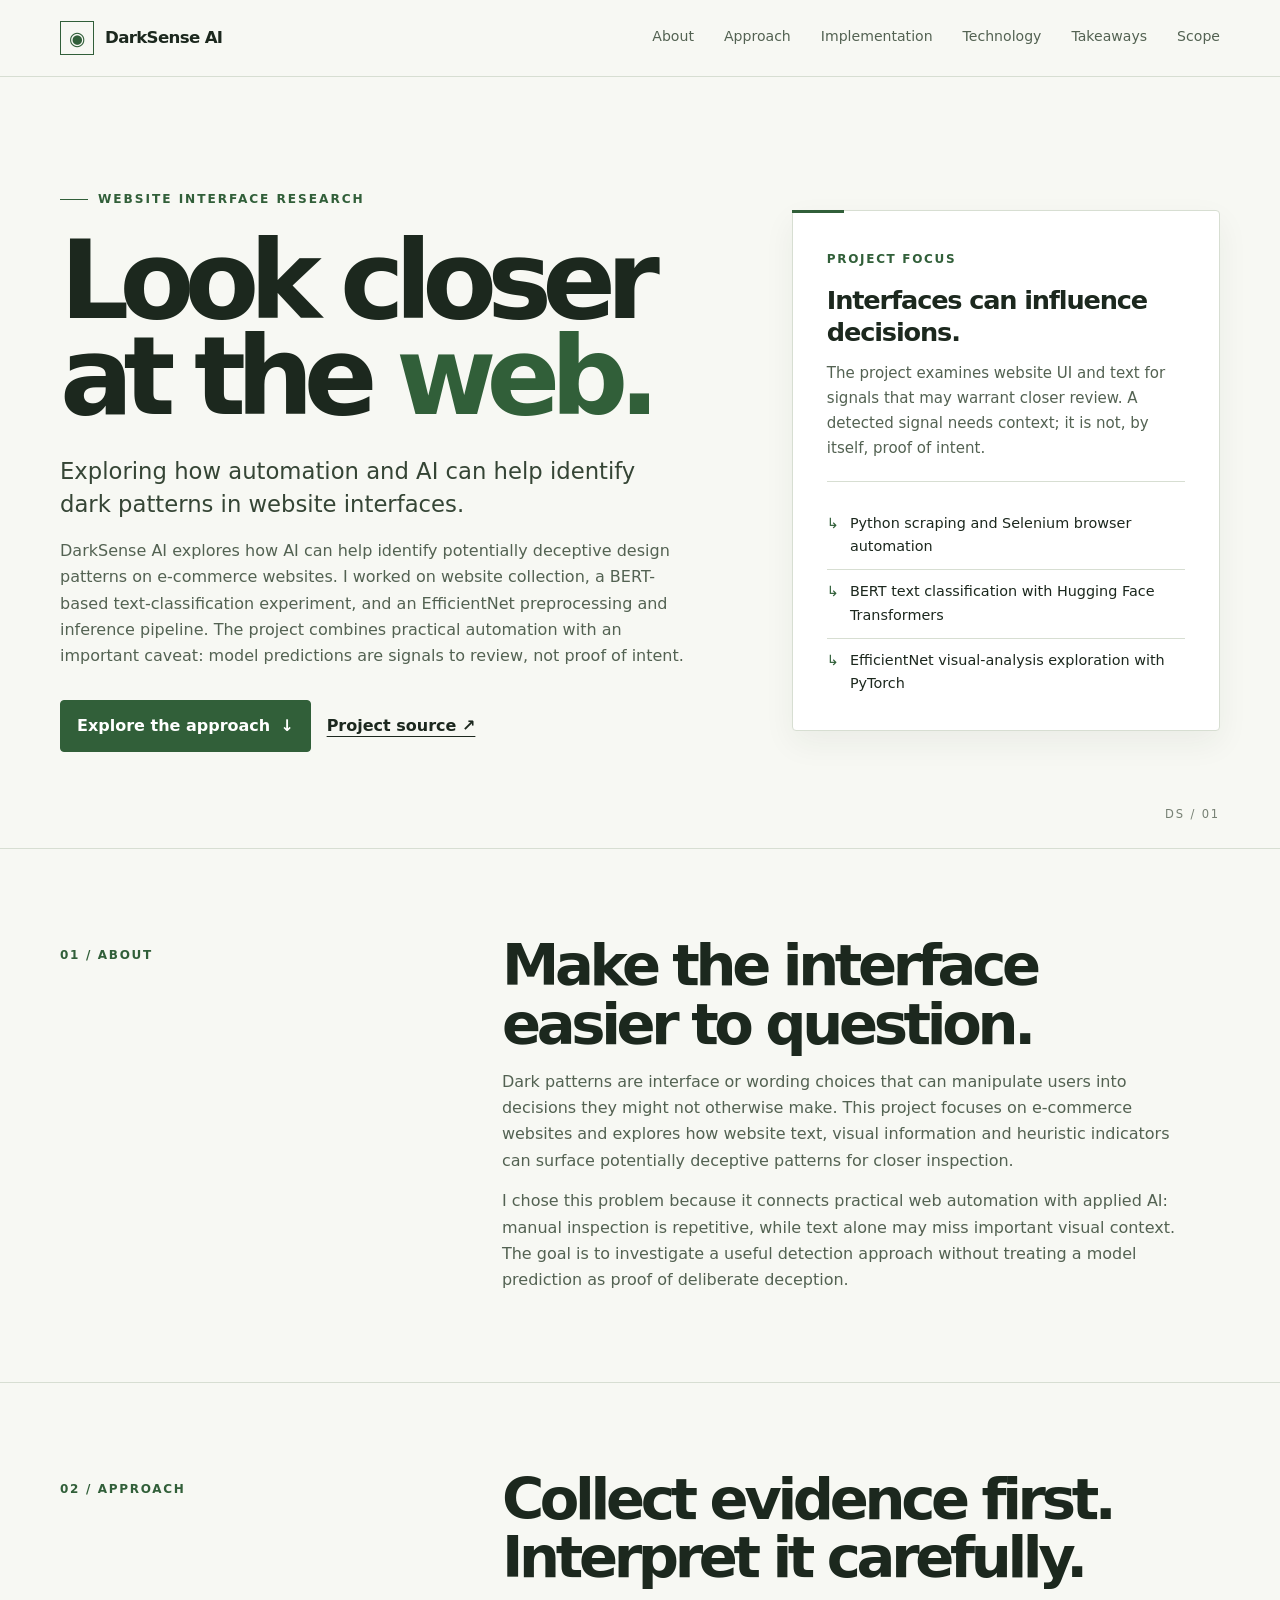
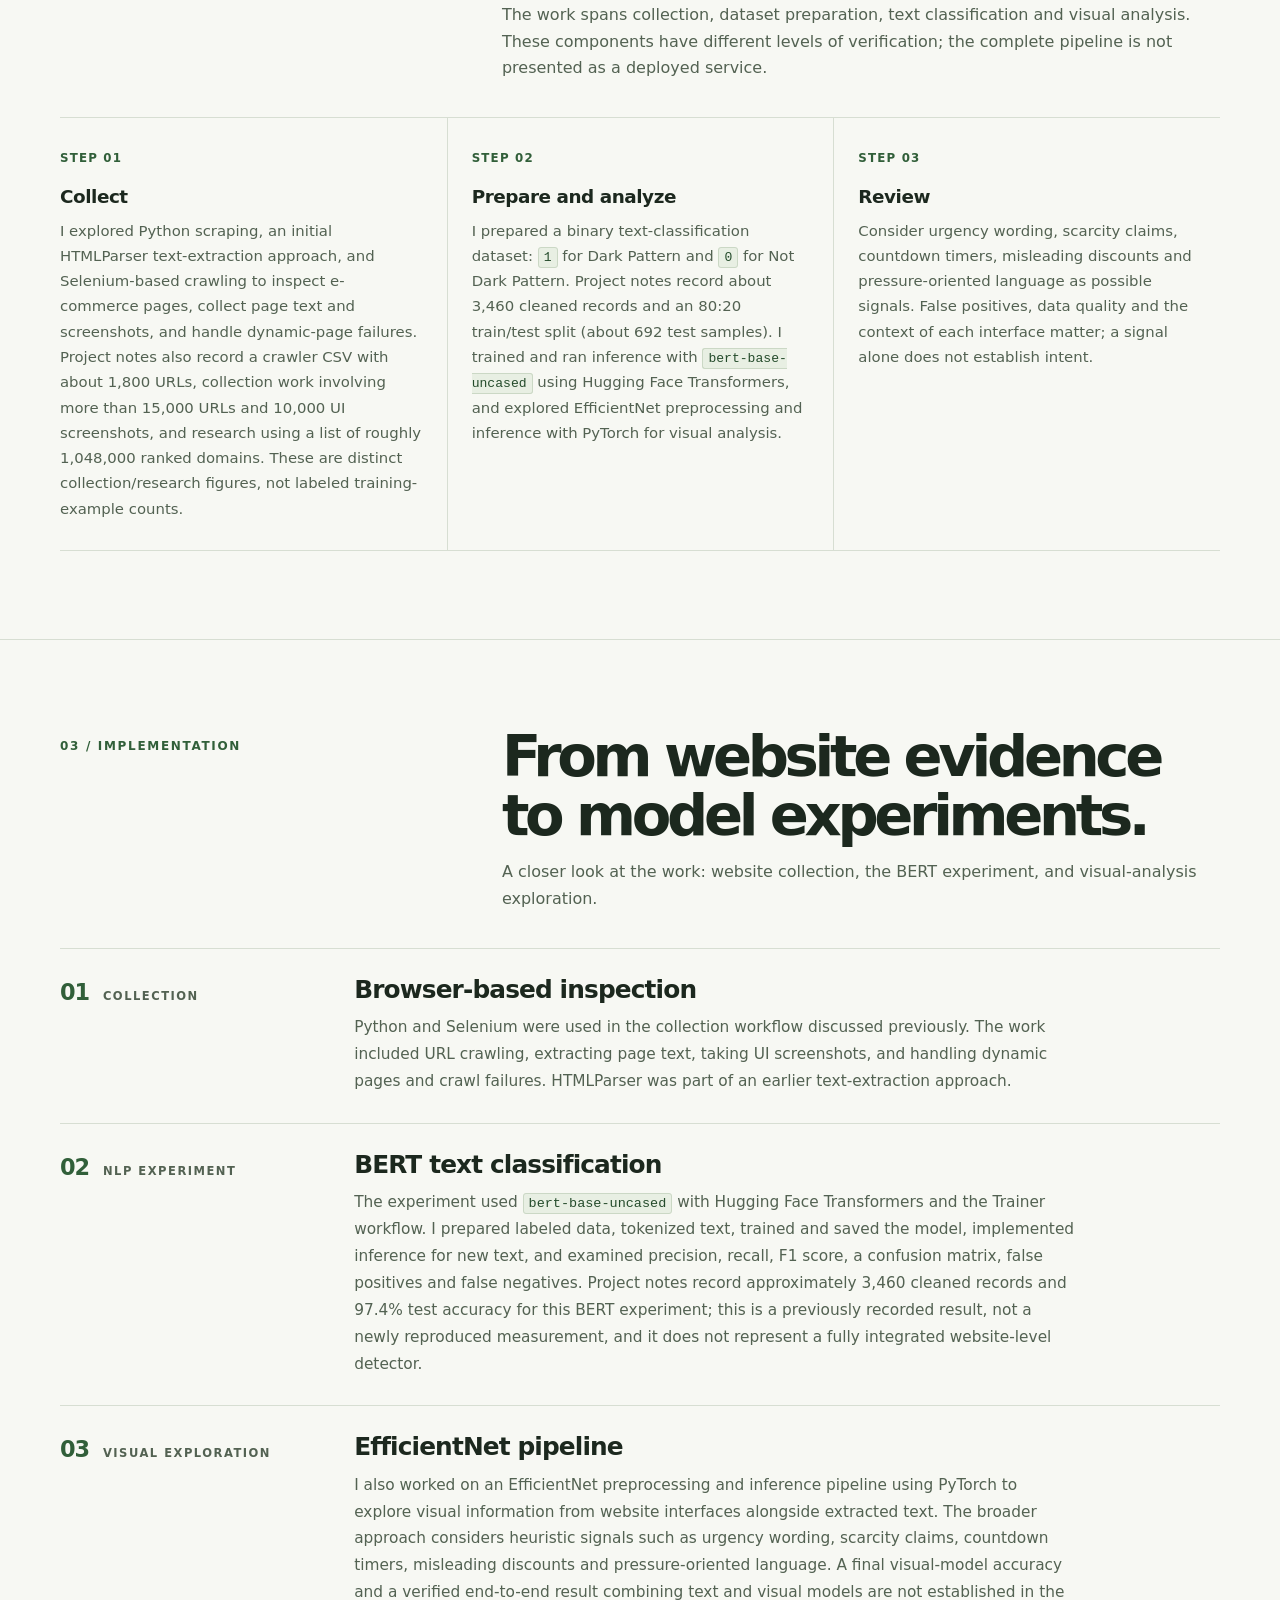
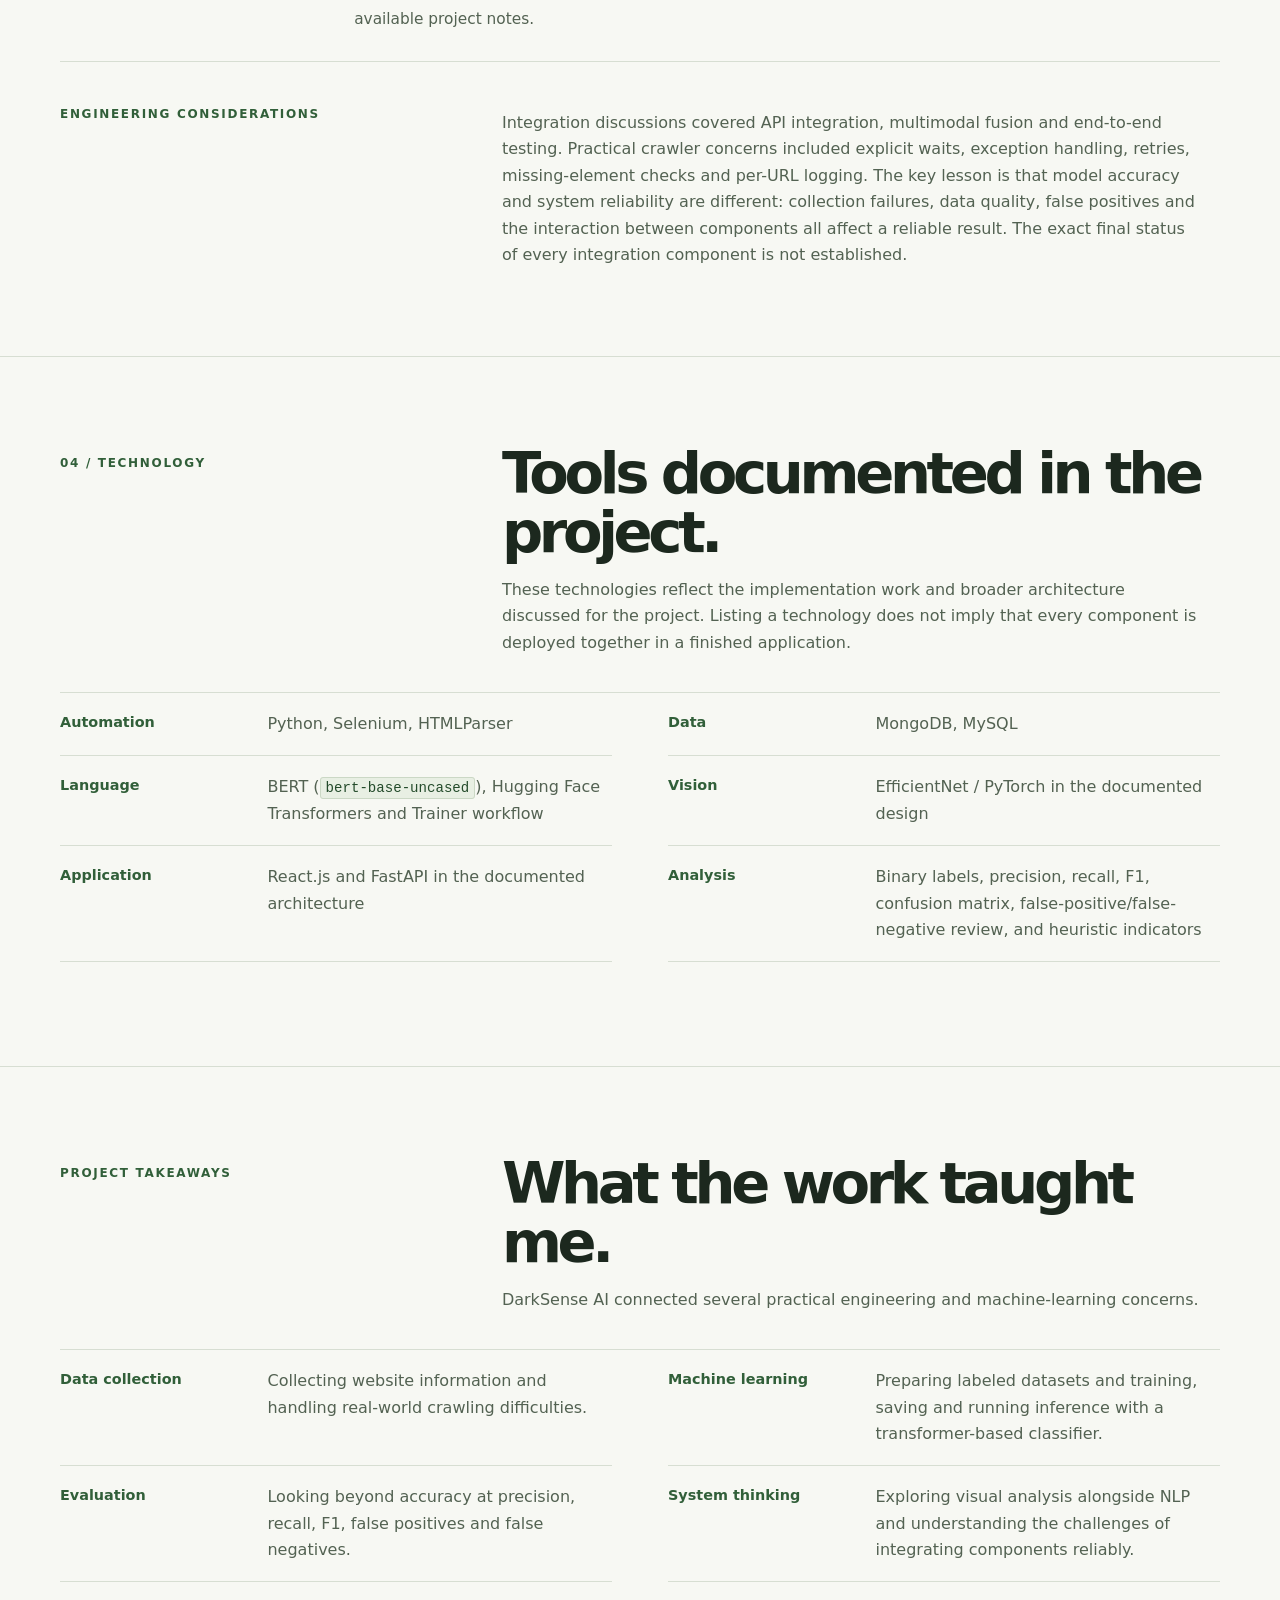
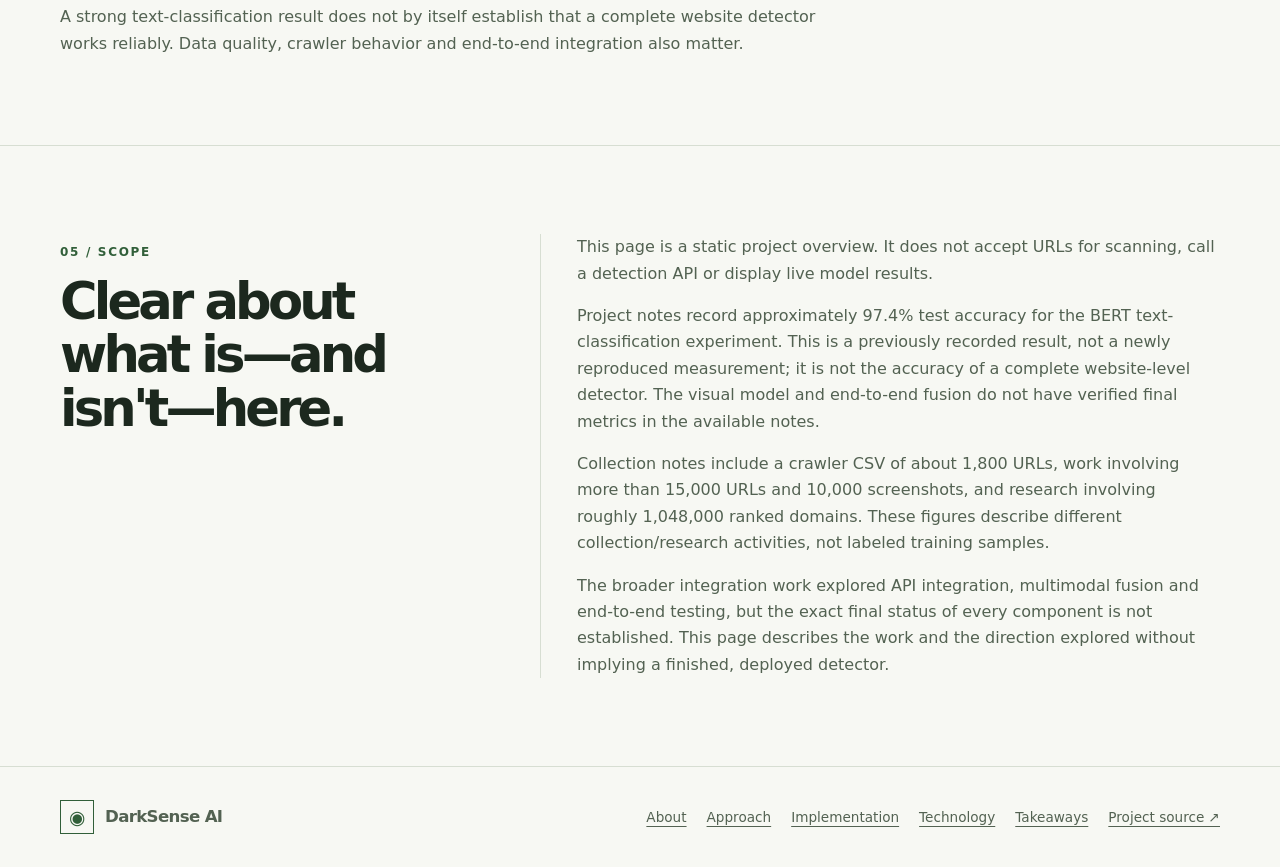
==== darksense/index.html @ 7d5ae6c7 "Expand DarkSense AI project details and verified context" ====
<!doctype html>
<html lang="en">
<head>
<meta charset="utf-8">
<meta name="viewport" content="width=device-width, initial-scale=1">
<meta name="theme-color" content="#f7f8f3">
<meta name="description" content="DarkSense AI explores dark-pattern detection on e-commerce websites through browser automation, BERT text classification, visual analysis and heuristic signals.">
<title>DarkSense AI — Website Interface Research</title>
<style>
:root{color-scheme:light;--bg:#f7f8f3;--surface:#ffffff;--surface-2:#edf1e8;--line:#d7ded2;--text:#1c281e;--muted:#536252;--accent:#315f39;--accent-ink:#ffffff;--max:1160px;--radius:4px}
*{box-sizing:border-box}img,svg,video{max-width:100%;height:auto}body{overflow-wrap:break-word} .wrap,.hero-grid,.section-heading,.stack-row,.implementation-grid article{min-width:0}
html{scroll-behavior:smooth;scroll-padding-top:92px}
body{margin:0;background:var(--bg);color:var(--text);font:16px/1.65 Inter,ui-sans-serif,system-ui,-apple-system,BlinkMacSystemFont,"Segoe UI",sans-serif;-webkit-font-smoothing:antialiased}
body:before{content:none}
a{color:inherit;text-decoration-thickness:1px;text-underline-offset:4px}
a:hover{color:var(--accent)}
a:focus-visible,button:focus-visible{outline:3px solid #b45f18;outline-offset:4px;border-radius:2px}
button,a{-webkit-tap-highlight-color:transparent}
.wrap{width:min(var(--max),calc(100% - 64px));margin-inline:auto}
.skip-link{position:absolute;left:16px;top:-60px;background:var(--text);color:#fff;padding:10px 14px;z-index:20}
.skip-link:focus{top:12px}
.topbar{position:sticky;top:0;z-index:10;border-bottom:1px solid var(--line);background:rgba(247,248,243,.96);backdrop-filter:blur(12px)}
.nav{min-height:76px;display:flex;align-items:center;justify-content:space-between;gap:24px}
.brand{display:inline-flex;align-items:center;gap:11px;font-size:1.04rem;font-weight:760;letter-spacing:-.04em;text-decoration:none;white-space:nowrap}
.brand-mark{display:grid;place-items:center;width:34px;height:34px;border:1px solid var(--accent);color:var(--accent);font-size:19px;line-height:1}
.navlinks{display:flex;gap:clamp(14px,2.4vw,30px);align-items:center}
.navlinks a{font-size:.88rem;color:var(--muted);text-decoration:none;min-height:44px;display:inline-flex;align-items:center;border-bottom:2px solid transparent}
.navlinks a:hover{color:var(--text);border-color:var(--accent)}
.navlinks a:focus-visible{color:var(--text)}
.nav-toggle{display:none;border:1px solid var(--line);background:var(--surface);color:var(--text);font:inherit;font-size:.9rem;padding:9px 13px;min-height:44px;cursor:pointer;border-radius:4px}
.hero{position:relative;padding:clamp(64px,9vw,112px) 0 clamp(64px,8vw,96px);border-bottom:1px solid var(--line);overflow:hidden}
.hero:after{content:"DS / 01";position:absolute;right:max(32px,calc((100vw - var(--max))/2));bottom:24px;color:#778174;font-size:.72rem;letter-spacing:.16em}
.hero-grid{display:grid;grid-template-columns:minmax(0,1.2fr) minmax(270px,.8fr);gap:clamp(44px,7vw,100px);align-items:center}
.eyebrow{display:flex;align-items:center;gap:10px;margin:0 0 24px;color:var(--accent);font-size:.76rem;font-weight:760;letter-spacing:.16em;text-transform:uppercase}
.eyebrow:before{content:"";width:28px;height:1px;background:var(--accent)}
.hero h1{font-size:clamp(3.7rem,8.5vw,7.7rem);line-height:.88;letter-spacing:-.09em;max-width:760px;margin:0 0 30px;font-weight:780}
.hero h1 span{color:var(--accent)}
.lede{font-size:clamp(1.18rem,2vw,1.42rem);line-height:1.48;max-width:630px;color:#354535;margin:0 0 16px}
.hero-copy{max-width:630px;color:var(--muted);margin:0}
.actions{display:flex;gap:12px;align-items:center;flex-wrap:wrap;margin-top:30px}
.button-link,.secondary-link{display:inline-flex;align-items:center;justify-content:center;gap:10px;min-height:48px;padding:12px 16px;font-weight:730;text-decoration:none;transition:background .18s ease,border-color .18s ease}
.button-link{background:var(--accent);color:var(--accent-ink);border:1px solid var(--accent);border-radius:4px}
.button-link:hover{color:#fff;background:#244b2b;border-color:#244b2b}
.secondary-link{border:1px solid var(--line);color:var(--text);border-radius:4px}
.secondary-link:hover{border-color:var(--accent);color:var(--accent)}
.text-link{display:inline-flex;align-items:center;justify-content:center;min-height:48px;padding:12px 4px;font-weight:730;text-decoration-thickness:1px;text-underline-offset:5px}
.text-link:hover{color:var(--accent)}
.hero-aside{position:relative;background:var(--surface);border:1px solid var(--line);padding:clamp(22px,3vw,34px);min-width:0;border-radius:4px;box-shadow:0 12px 32px rgba(29,48,28,.06)}
.hero-aside:before{content:"";position:absolute;top:-1px;left:-1px;width:52px;height:3px;background:var(--accent)}
.aside-label,.section-label{color:var(--accent);font-size:.75rem;font-weight:760;letter-spacing:.14em;text-transform:uppercase}
.hero-aside h2{font-size:clamp(1.35rem,2vw,1.7rem);line-height:1.25;letter-spacing:-.045em;margin:14px 0 12px}
.hero-aside p{color:var(--muted);font-size:.94rem;margin:0 0 20px}
.text-rule{border-top:1px solid var(--line);margin:20px 0}
.aside-list{padding:0;margin:0;list-style:none}
.aside-list li{display:flex;gap:11px;align-items:flex-start;padding:10px 0;border-bottom:1px solid var(--line);color:var(--text);font-size:.9rem}
.aside-list li:before{content:"↳";color:var(--accent);flex:0 0 auto}
.aside-list li:last-child{border-bottom:0;padding-bottom:0}
.section{padding:clamp(58px,7.5vw,88px) 0;border-bottom:1px solid var(--line)}
.section-heading{display:grid;grid-template-columns:minmax(150px,.68fr) minmax(0,1.32fr);gap:clamp(28px,6vw,72px);margin-bottom:36px}
.section-label{padding-top:9px}
.section-heading h2{font-size:clamp(2rem,4.5vw,3.65rem);line-height:1.02;letter-spacing:-.075em;margin:0;max-width:720px}
.section-heading p{color:var(--muted);margin:14px 0 0;max-width:700px}
.section-heading.compact{margin-bottom:0}
.approach{display:grid;grid-template-columns:repeat(3,minmax(0,1fr));border-top:1px solid var(--line);border-bottom:1px solid var(--line)}
.approach article{position:relative;padding:26px 24px 28px 0;min-width:0}
.approach article+article{border-left:1px solid var(--line);padding-left:24px}
.number{color:var(--accent);font-size:.74rem;font-weight:760;letter-spacing:.1em}
.approach h3{font-size:1.15rem;line-height:1.3;letter-spacing:-.025em;margin:14px 0 10px}
.approach p{color:var(--muted);font-size:.93rem;line-height:1.7;margin:0;overflow-wrap:anywhere}
code{font-size:.88em;color:#244b2b;background:#e8efe3;padding:2px 5px;border:1px solid #cbd8c5;border-radius:3px}
.stack-list{display:grid;grid-template-columns:repeat(2,minmax(0,1fr));gap:0 56px;border-top:1px solid var(--line)}
.stack-row{display:grid;grid-template-columns:minmax(100px,.55fr) minmax(0,1fr);gap:18px;padding:18px 0;border-bottom:1px solid var(--line);min-width:0}
.stack-row dt{color:var(--accent);font-size:.9rem;font-weight:730}
.stack-row dd{margin:0;color:var(--muted);overflow-wrap:anywhere}
.scope{display:grid;grid-template-columns:minmax(0,.75fr) minmax(0,1.25fr);gap:clamp(28px,6vw,72px)}
.scope h2{font-size:clamp(2rem,4vw,3.4rem);line-height:1.04;letter-spacing:-.075em;margin:12px 0 0}
.scope-copy{border-left:1px solid var(--line);padding-left:clamp(20px,3vw,36px)}
.scope-copy p{color:var(--muted);margin:0 0 16px}
.scope-copy p:last-child{margin-bottom:0}
.footer{padding:28px 0;color:var(--muted);font-size:.85rem}
.footer-inner{display:flex;justify-content:space-between;align-items:center;gap:24px}
.footer-links{display:flex;gap:8px 20px;flex-wrap:wrap}
.footer-links a{color:var(--muted);display:inline-flex;align-items:center;min-height:44px}
.footer-links a:hover{color:var(--accent)}
@media(max-width:860px){.wrap{width:min(var(--max),calc(100% - 40px))}.hero-grid{grid-template-columns:minmax(0,1fr);gap:42px}.hero-aside{max-width:640px}.hero h1{max-width:680px}.section-heading,.scope{grid-template-columns:1fr;gap:18px}.section-label{padding-top:0}.scope-copy{border-left:0;border-top:1px solid var(--line);padding:22px 0 0}.approach{grid-template-columns:1fr}.approach article{padding:23px 0}.approach article+article{border-left:0;border-top:1px solid var(--line);padding-left:0}.stack-list{gap:0 32px}}
@media(max-width:640px){html{scroll-padding-top:72px}.wrap{width:calc(100% - 32px)}.nav{min-height:68px}.nav-toggle{display:inline-flex;align-items:center;justify-content:center}.navlinks{display:none;position:absolute;top:67px;left:16px;right:16px;padding:8px;background:var(--surface);border:1px solid var(--line);box-shadow:0 18px 40px rgba(29,48,28,.12);align-items:stretch;flex-direction:column;gap:0;border-radius:4px}.navlinks.open{display:flex}.navlinks a{padding:10px 12px;width:100%;min-height:46px;border-bottom:1px solid var(--line)}.navlinks a:last-child{border-bottom:0}.hero{padding:58px 0 64px}.hero:after{right:16px;bottom:16px}.hero h1{font-size:clamp(3.45rem,16vw,5.4rem);overflow-wrap:normal}.eyebrow{margin-bottom:20px;font-size:.7rem}.lede{font-size:1.15rem}.actions{align-items:stretch;flex-direction:column}.button-link,.secondary-link{width:100%;min-height:48px}.hero-aside{padding:23px 20px}.section{padding:56px 0}.section-heading{margin-bottom:26px}.section-heading h2{font-size:clamp(2rem,10vw,3rem)}.approach article{padding:22px 0}.stack-list{grid-template-columns:1fr}.stack-row{grid-template-columns:112px minmax(0,1fr);gap:14px;padding:15px 0}.scope h2{font-size:clamp(2rem,10vw,3rem)}.footer-inner{align-items:flex-start;flex-direction:column;gap:14px}.footer-links{gap:0 12px}.footer-links a{padding-right:4px}}
@media(max-width:360px){.wrap{width:calc(100% - 24px)}.hero h1{font-size:3.2rem}.stack-row{grid-template-columns:1fr;gap:4px}.brand{font-size:1rem}}
@media(prefers-reduced-motion:reduce){html{scroll-behavior:auto}*,*:before,*:after{transition:none!important}}

/* Project case-study layout */
.implementation-grid{border-top:1px solid var(--line)}
.implementation-grid article{display:grid;grid-template-columns:minmax(150px,.42fr) minmax(0,1.58fr);gap:clamp(24px,5vw,64px);padding:25px 0 28px;border-bottom:1px solid var(--line)}
.implementation-index{display:flex;align-items:baseline;gap:14px;color:var(--muted);font-size:.72rem;font-weight:750;letter-spacing:.13em}
.implementation-index .number{font-size:1.4rem;letter-spacing:-.05em}
.implementation-copy{max-width:760px}
.implementation-copy h3{font-size:clamp(1.18rem,2.1vw,1.55rem);line-height:1.3;letter-spacing:-.035em;margin:0 0 8px}
.implementation-copy p{color:var(--muted);font-size:.96rem;line-height:1.75;margin:0;max-width:720px}
@media(max-width:640px){.implementation-grid article{grid-template-columns:1fr;gap:9px;padding:20px 0 23px}.implementation-index{gap:10px}.implementation-copy h3{margin-bottom:7px}}

/* Light editorial system: restrained contrast, clear surfaces, consistent controls. */
@media(hover:hover){.button-link,.secondary-link{transition:background-color .18s ease,border-color .18s ease,color .18s ease}}
@media(prefers-contrast:more){:root{--line:#aeb9a8;--muted:#394a39}.section,.stack-list,.approach,.implementation-grid{border-color:var(--line)}}
</style>
</head>
<body>
<a class="skip-link" href="#main-content">Skip to content</a>
<header class="topbar"><div class="wrap nav"><a class="brand" href="#home" aria-label="DarkSense AI home"><span class="brand-mark" aria-hidden="true">◉</span><span>DarkSense AI</span></a><button class="nav-toggle" id="navToggle" aria-expanded="false" aria-controls="navLinks" aria-label="Toggle navigation">Menu</button><nav class="navlinks" id="navLinks" aria-label="Main navigation"><a href="#about">About</a><a href="#approach">Approach</a><a href="#implementation">Implementation</a><a href="#technology">Technology</a><a href="#learning">Takeaways</a><a href="#scope">Scope</a></nav></div></header>
<main id="main-content">
<section class="hero" id="home"><div class="wrap hero-grid"><div><p class="eyebrow">Website interface research</p><h1>Look closer at the <span>web.</span></h1><p class="lede">Exploring how automation and AI can help identify dark patterns in website interfaces.</p><p class="hero-copy">DarkSense AI explores how AI can help identify potentially deceptive design patterns on e-commerce websites. I worked on website collection, a BERT-based text-classification experiment, and an EfficientNet preprocessing and inference pipeline. The project combines practical automation with an important caveat: model predictions are signals to review, not proof of intent.</p><div class="actions"><a class="button-link" href="#approach">Explore the approach <span aria-hidden="true">↓</span></a><a class="text-link" href="https://github.com/laxmi-narayan-87/CL-PORT/tree/main/darksense" target="_blank" rel="noopener noreferrer">Project source ↗</a></div></div><aside class="hero-aside"><span class="aside-label">Project focus</span><h2>Interfaces can influence decisions.</h2><p>The project examines website UI and text for signals that may warrant closer review. A detected signal needs context; it is not, by itself, proof of intent.</p><div class="text-rule"></div><ul class="aside-list"><li>Python scraping and Selenium browser automation</li><li>BERT text classification with Hugging Face Transformers</li><li>EfficientNet visual-analysis exploration with PyTorch</li></ul></aside></div></section>
<section class="section" id="about"><div class="wrap"><div class="section-heading compact"><div class="section-label">01 / About</div><div><h2>Make the interface easier to question.</h2><p>Dark patterns are interface or wording choices that can manipulate users into decisions they might not otherwise make. This project focuses on e-commerce websites and explores how website text, visual information and heuristic indicators can surface potentially deceptive patterns for closer inspection.</p><p style="color:var(--muted);margin:14px 0 0">I chose this problem because it connects practical web automation with applied AI: manual inspection is repetitive, while text alone may miss important visual context. The goal is to investigate a useful detection approach without treating a model prediction as proof of deliberate deception.</p></div></div></div></section>
<section class="section" id="approach"><div class="wrap"><div class="section-heading"><div class="section-label">02 / Approach</div><div><h2>Collect evidence first. Interpret it carefully.</h2><p>The work spans collection, dataset preparation, text classification and visual analysis. These components have different levels of verification; the complete pipeline is not presented as a deployed service.</p></div></div><div class="approach"><article><span class="number">STEP 01</span><h3>Collect</h3><p>I explored Python scraping, an initial HTMLParser text-extraction approach, and Selenium-based crawling to inspect e-commerce pages, collect page text and screenshots, and handle dynamic-page failures. Project notes also record a crawler CSV with about 1,800 URLs, collection work involving more than 15,000 URLs and 10,000 UI screenshots, and research using a list of roughly 1,048,000 ranked domains. These are distinct collection/research figures, not labeled training-example counts.</p></article><article><span class="number">STEP 02</span><h3>Prepare and analyze</h3><p>I prepared a binary text-classification dataset: <code>1</code> for Dark Pattern and <code>0</code> for Not Dark Pattern. Project notes record about 3,460 cleaned records and an 80:20 train/test split (about 692 test samples). I trained and ran inference with <code>bert-base-uncased</code> using Hugging Face Transformers, and explored EfficientNet preprocessing and inference with PyTorch for visual analysis.</p></article><article><span class="number">STEP 03</span><h3>Review</h3><p>Consider urgency wording, scarcity claims, countdown timers, misleading discounts and pressure-oriented language as possible signals. False positives, data quality and the context of each interface matter; a signal alone does not establish intent.</p></article></div></div></section>

<section class="section" id="implementation"><div class="wrap"><div class="section-heading"><div class="section-label">03 / Implementation</div><div><h2>From website evidence to model experiments.</h2><p>A closer look at the work: website collection, the BERT experiment, and visual-analysis exploration.</p></div></div><div class="implementation-grid"><article><div class="implementation-index"><span class="number">01</span><span>COLLECTION</span></div><div class="implementation-copy"><h3>Browser-based inspection</h3><p>Python and Selenium were used in the collection workflow discussed previously. The work included URL crawling, extracting page text, taking UI screenshots, and handling dynamic pages and crawl failures. HTMLParser was part of an earlier text-extraction approach.</p></div></article><article><div class="implementation-index"><span class="number">02</span><span>NLP EXPERIMENT</span></div><div class="implementation-copy"><h3>BERT text classification</h3><p>The experiment used <code>bert-base-uncased</code> with Hugging Face Transformers and the Trainer workflow. I prepared labeled data, tokenized text, trained and saved the model, implemented inference for new text, and examined precision, recall, F1 score, a confusion matrix, false positives and false negatives. Project notes record approximately 3,460 cleaned records and 97.4% test accuracy for this BERT experiment; this is a previously recorded result, not a newly reproduced measurement, and it does not represent a fully integrated website-level detector.</p></div></article><article><div class="implementation-index"><span class="number">03</span><span>VISUAL EXPLORATION</span></div><div class="implementation-copy"><h3>EfficientNet pipeline</h3><p>I also worked on an EfficientNet preprocessing and inference pipeline using PyTorch to explore visual information from website interfaces alongside extracted text. The broader approach considers heuristic signals such as urgency wording, scarcity claims, countdown timers, misleading discounts and pressure-oriented language. A final visual-model accuracy and a verified end-to-end result combining text and visual models are not established in the available project notes.</p></div></article></div><div class="section-heading compact" style="margin-top:34px"><div class="section-label">Engineering considerations</div><div><p>Integration discussions covered API integration, multimodal fusion and end-to-end testing. Practical crawler concerns included explicit waits, exception handling, retries, missing-element checks and per-URL logging. The key lesson is that model accuracy and system reliability are different: collection failures, data quality, false positives and the interaction between components all affect a reliable result. The exact final status of every integration component is not established.</p></div></div></div></section>
<section class="section" id="technology"><div class="wrap"><div class="section-heading"><div class="section-label">04 / Technology</div><div><h2>Tools documented in the project.</h2><p>These technologies reflect the implementation work and broader architecture discussed for the project. Listing a technology does not imply that every component is deployed together in a finished application.</p></div></div><dl class="stack-list"><div class="stack-row"><dt>Automation</dt><dd>Python, Selenium, HTMLParser</dd></div><div class="stack-row"><dt>Data</dt><dd>MongoDB, MySQL</dd></div><div class="stack-row"><dt>Language</dt><dd>BERT (<code>bert-base-uncased</code>), Hugging Face Transformers and Trainer workflow</dd></div><div class="stack-row"><dt>Vision</dt><dd>EfficientNet / PyTorch in the documented design</dd></div><div class="stack-row"><dt>Application</dt><dd>React.js and FastAPI in the documented architecture</dd></div><div class="stack-row"><dt>Analysis</dt><dd>Binary labels, precision, recall, F1, confusion matrix, false-positive/false-negative review, and heuristic indicators</dd></div></dl></div></section>
<section class="section" id="learning"><div class="wrap"><div class="section-heading"><div class="section-label">Project takeaways</div><div><h2>What the work taught me.</h2><p>DarkSense AI connected several practical engineering and machine-learning concerns.</p></div></div><div class="stack-list"><div class="stack-row"><dt>Data collection</dt><dd>Collecting website information and handling real-world crawling difficulties.</dd></div><div class="stack-row"><dt>Machine learning</dt><dd>Preparing labeled datasets and training, saving and running inference with a transformer-based classifier.</dd></div><div class="stack-row"><dt>Evaluation</dt><dd>Looking beyond accuracy at precision, recall, F1, false positives and false negatives.</dd></div><div class="stack-row"><dt>System thinking</dt><dd>Exploring visual analysis alongside NLP and understanding the challenges of integrating components reliably.</dd></div></div><p style="color:var(--muted);max-width:760px;margin:22px 0 0">A strong text-classification result does not by itself establish that a complete website detector works reliably. Data quality, crawler behavior and end-to-end integration also matter.</p></div></section>
<section class="section" id="scope"><div class="wrap scope"><div><div class="section-label">05 / Scope</div><h2>Clear about what is—and isn't—here.</h2></div><div class="scope-copy"><p>This page is a static project overview. It does not accept URLs for scanning, call a detection API or display live model results.</p><p>Project notes record approximately 97.4% test accuracy for the BERT text-classification experiment. This is a previously recorded result, not a newly reproduced measurement; it is not the accuracy of a complete website-level detector. The visual model and end-to-end fusion do not have verified final metrics in the available notes.</p><p>Collection notes include a crawler CSV of about 1,800 URLs, work involving more than 15,000 URLs and 10,000 screenshots, and research involving roughly 1,048,000 ranked domains. These figures describe different collection/research activities, not labeled training samples.</p><p>The broader integration work explored API integration, multimodal fusion and end-to-end testing, but the exact final status of every component is not established. This page describes the work and the direction explored without implying a finished, deployed detector.</p></div></div></section>
</main><footer class="footer"><div class="wrap footer-inner"><a class="brand" href="#home"><span class="brand-mark" aria-hidden="true">◉</span><span>DarkSense AI</span></a><div class="footer-links"><a href="#about">About</a><a href="#approach">Approach</a><a href="#implementation">Implementation</a><a href="#technology">Technology</a><a href="#learning">Takeaways</a><a href="https://github.com/laxmi-narayan-87/CL-PORT/tree/main/darksense" target="_blank" rel="noopener noreferrer">Project source ↗</a></div></div></footer>
<script>(()=>{const b=document.getElementById('navToggle'),n=document.getElementById('navLinks');if(!b||!n)return;b.addEventListener('click',()=>{const o=n.classList.toggle('open');b.setAttribute('aria-expanded',String(o));b.textContent=o?'Close':'Menu'});n.querySelectorAll('a').forEach(a=>a.addEventListener('click',()=>{n.classList.remove('open');b.setAttribute('aria-expanded','false');b.textContent='Menu'}))})();</script>
</body>
</html>
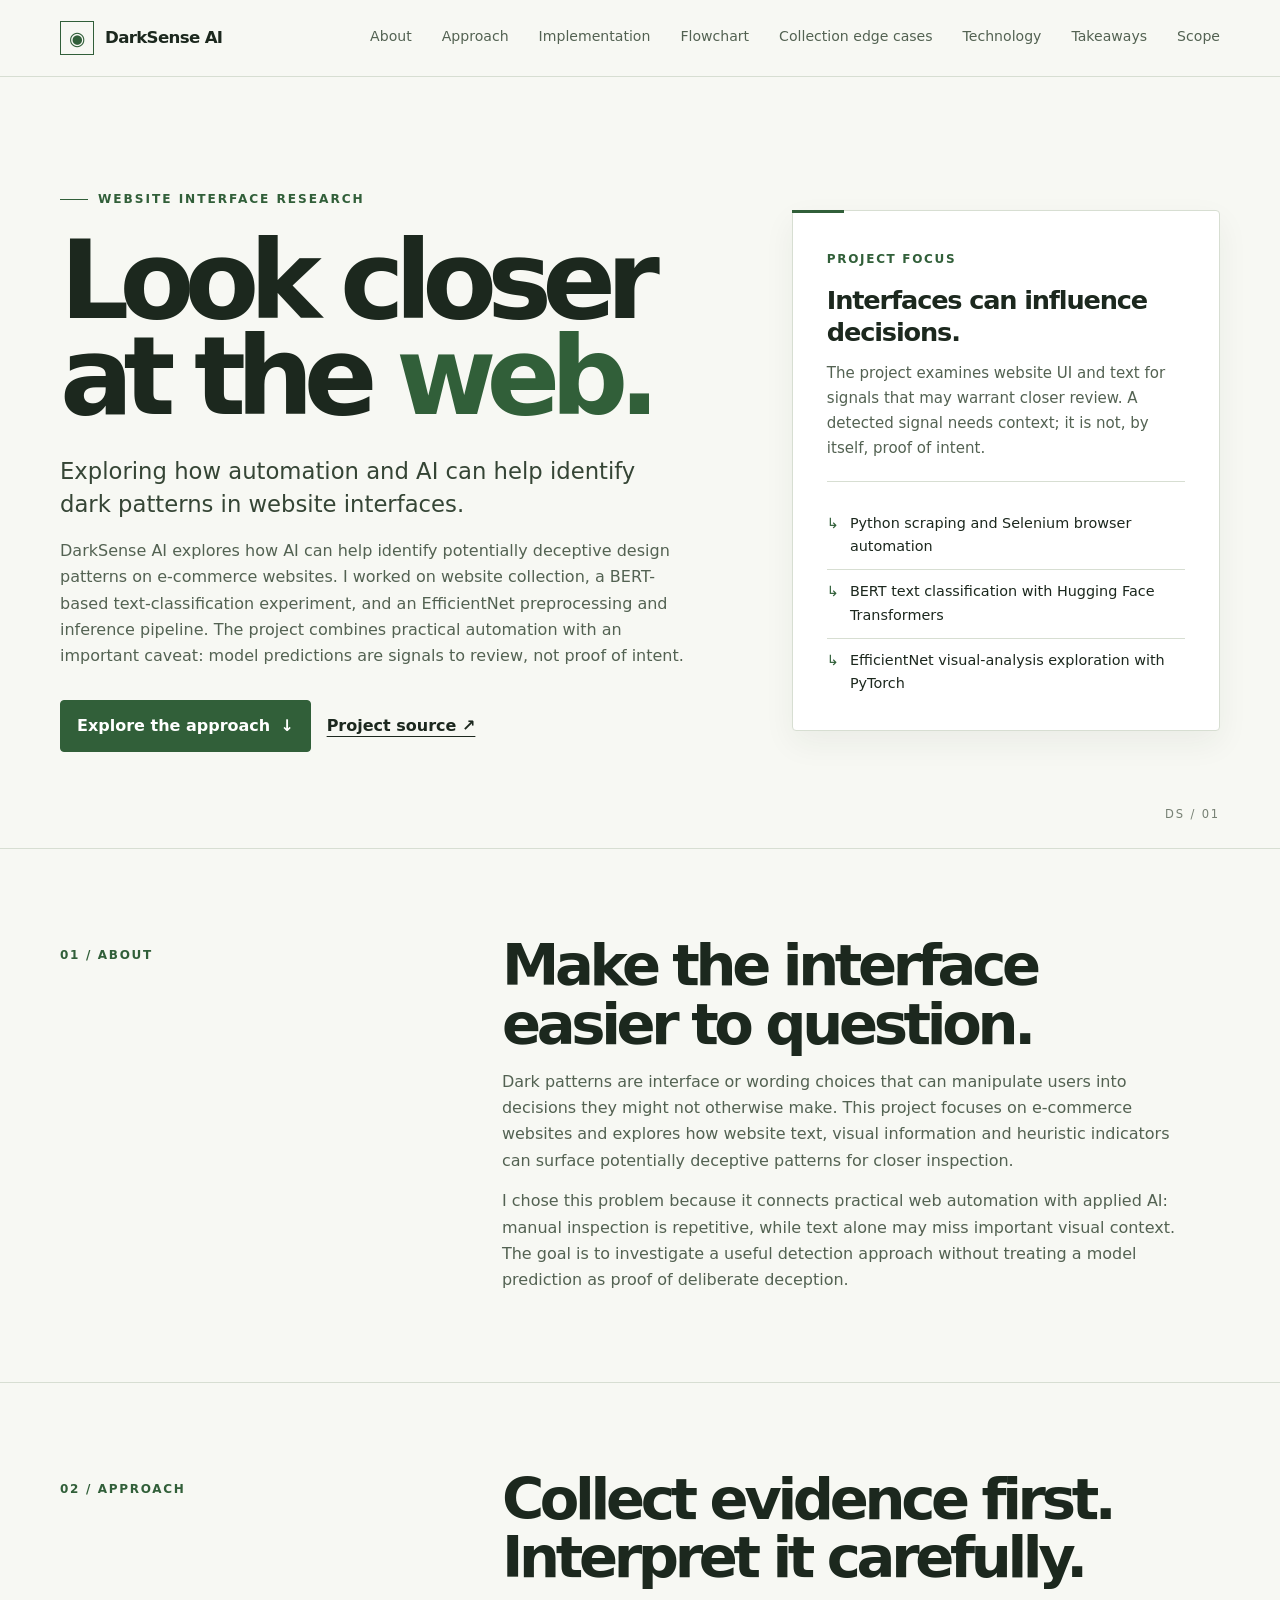
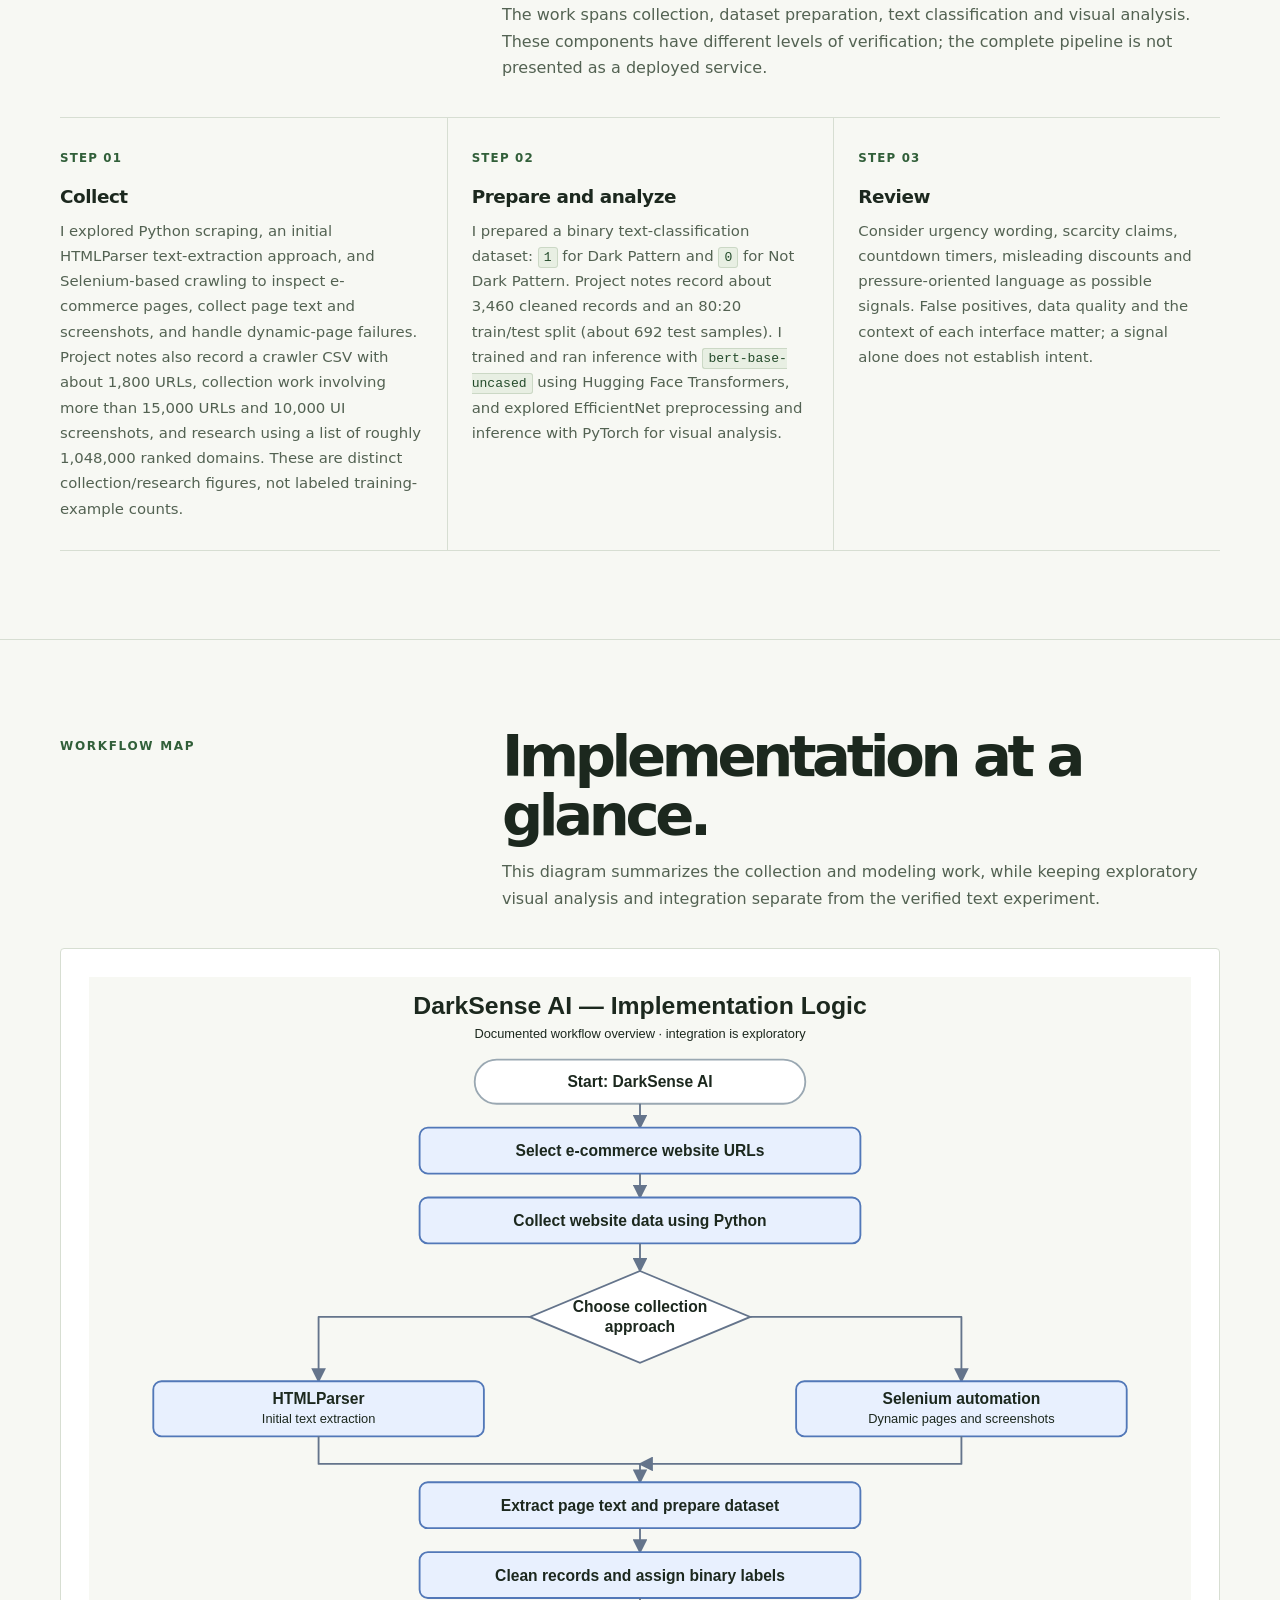
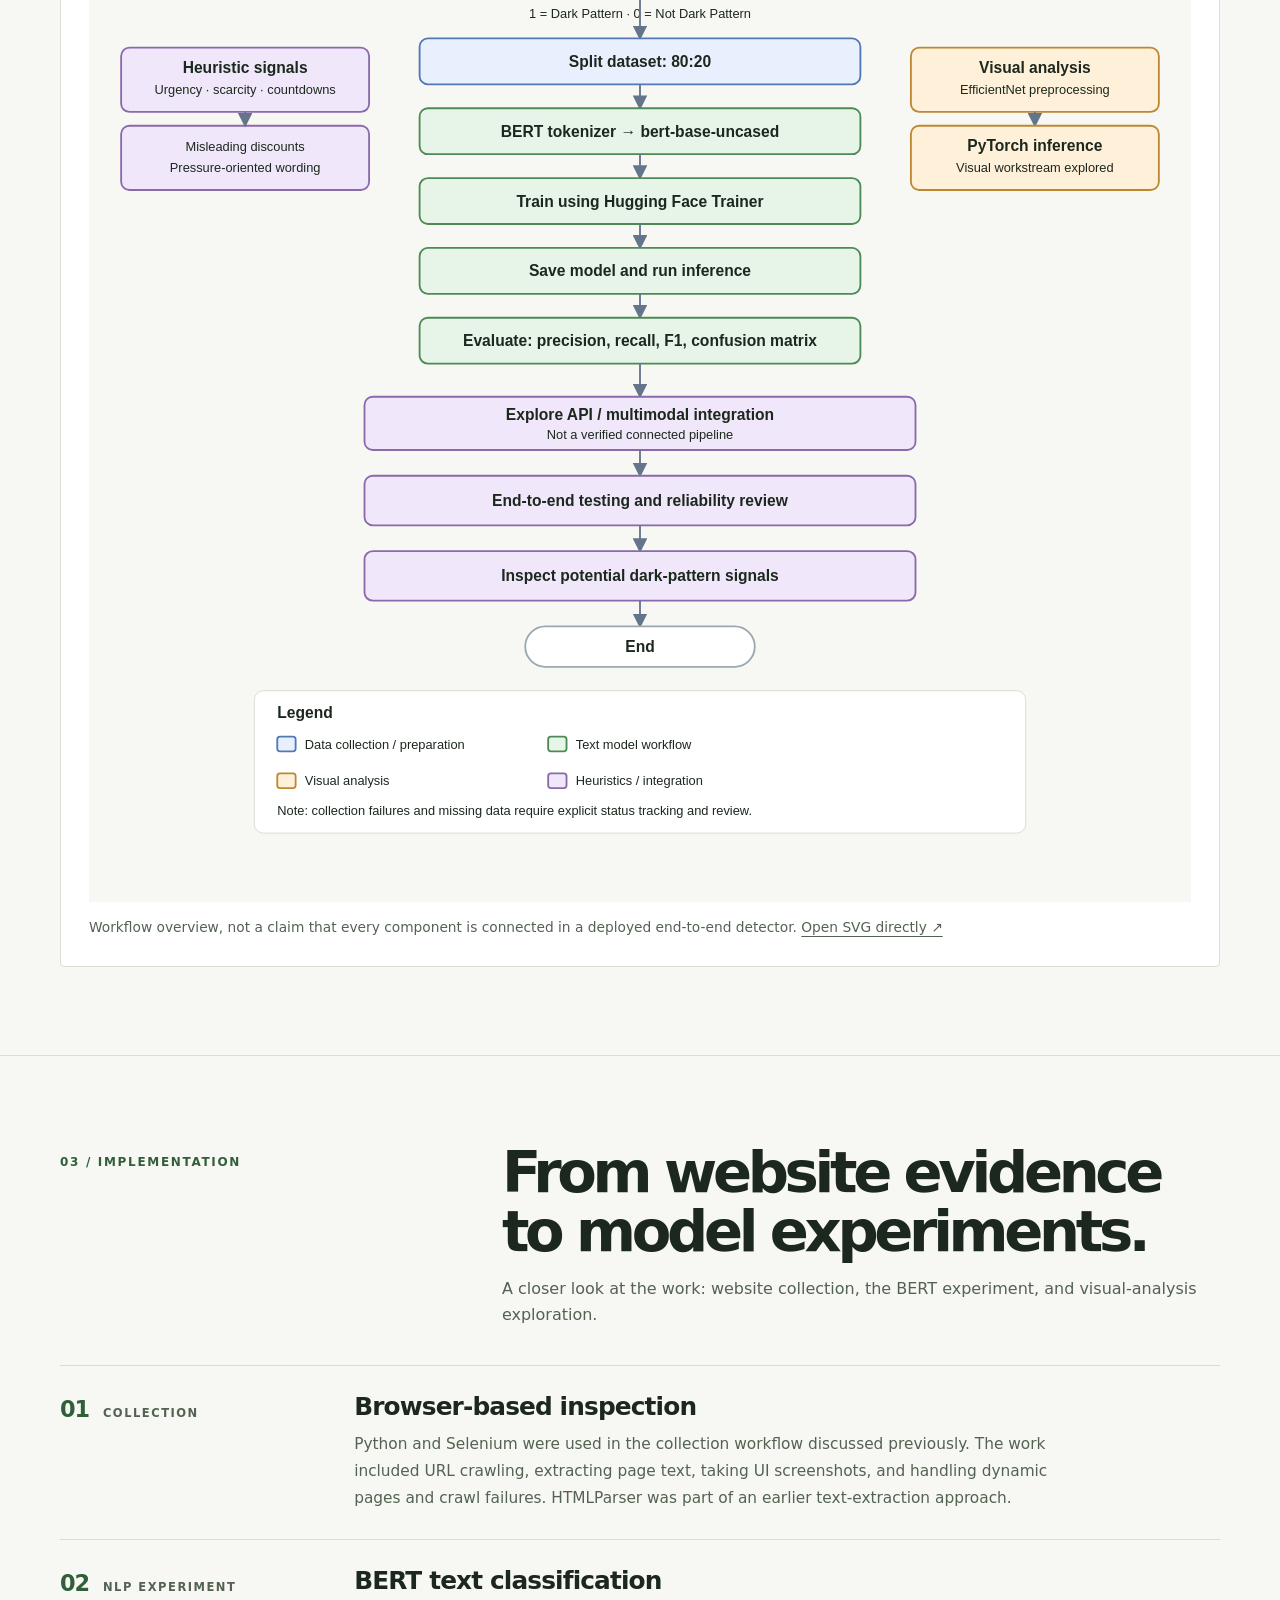
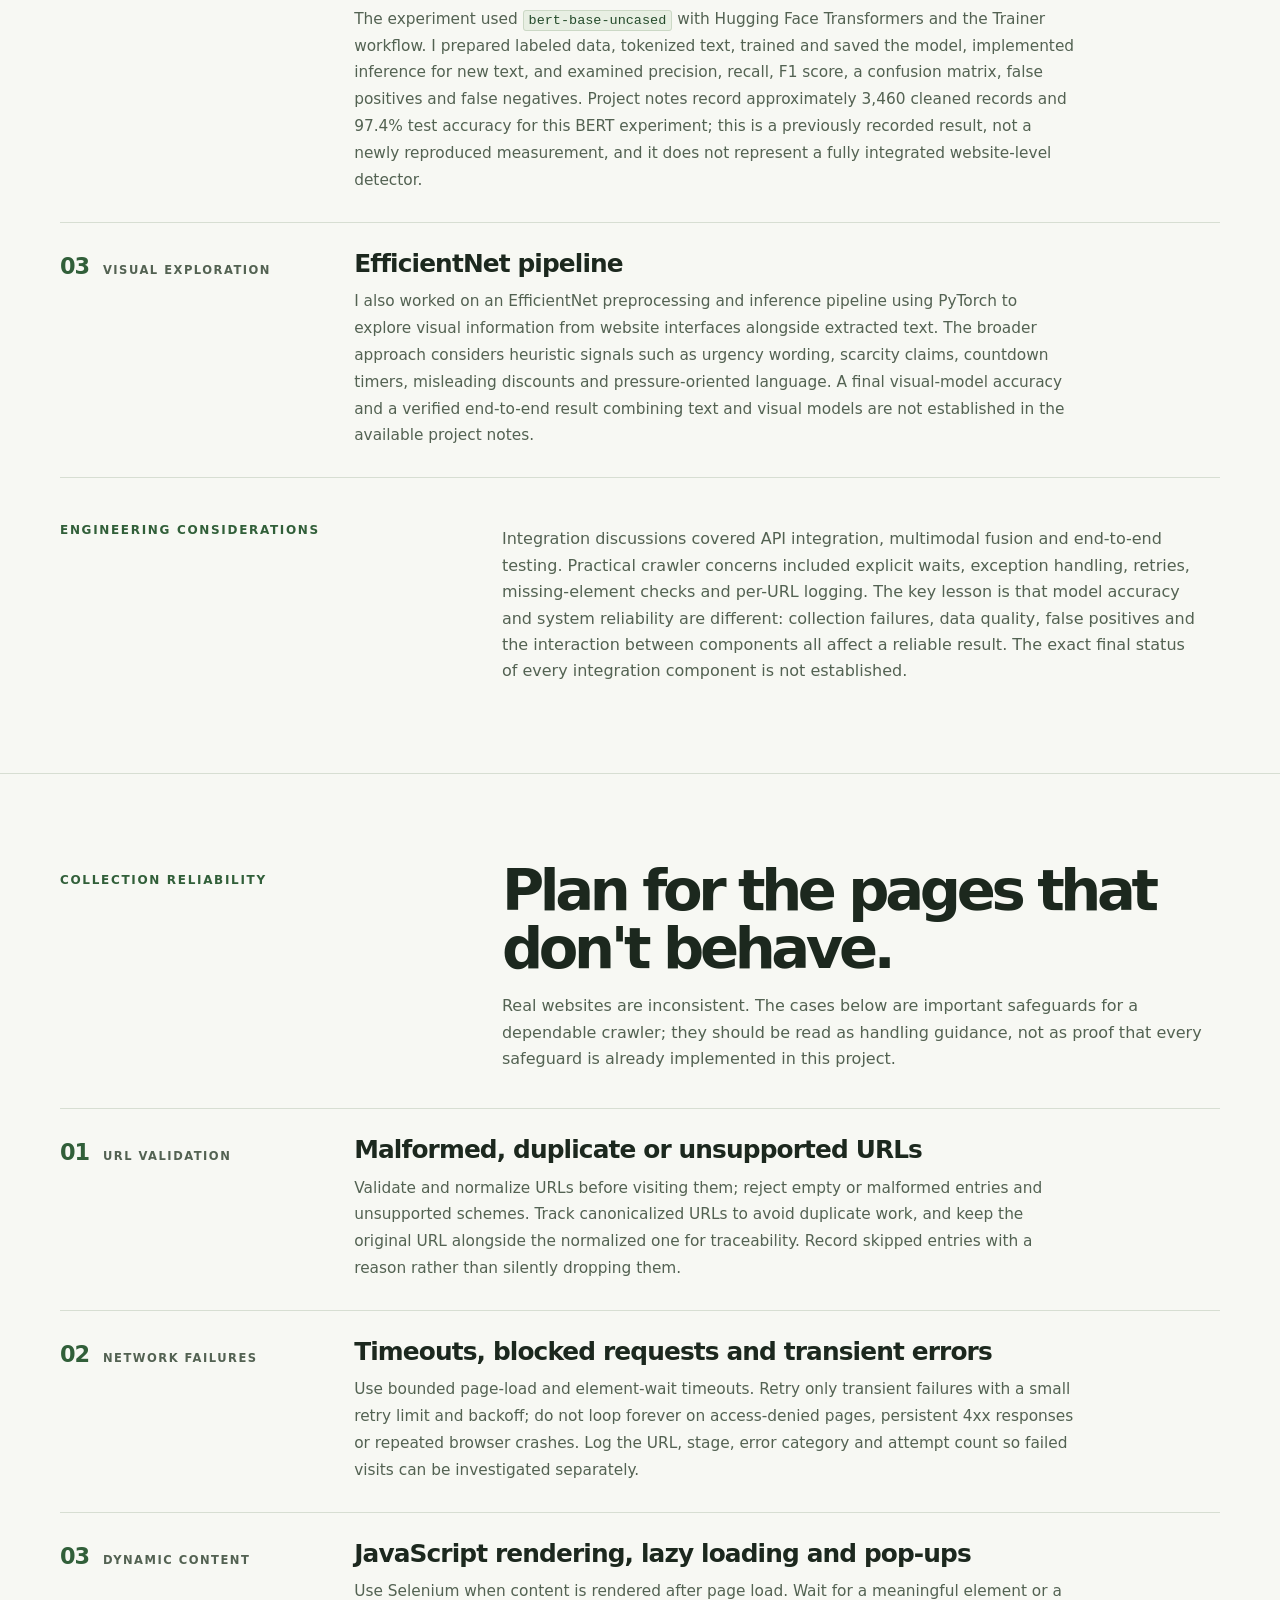
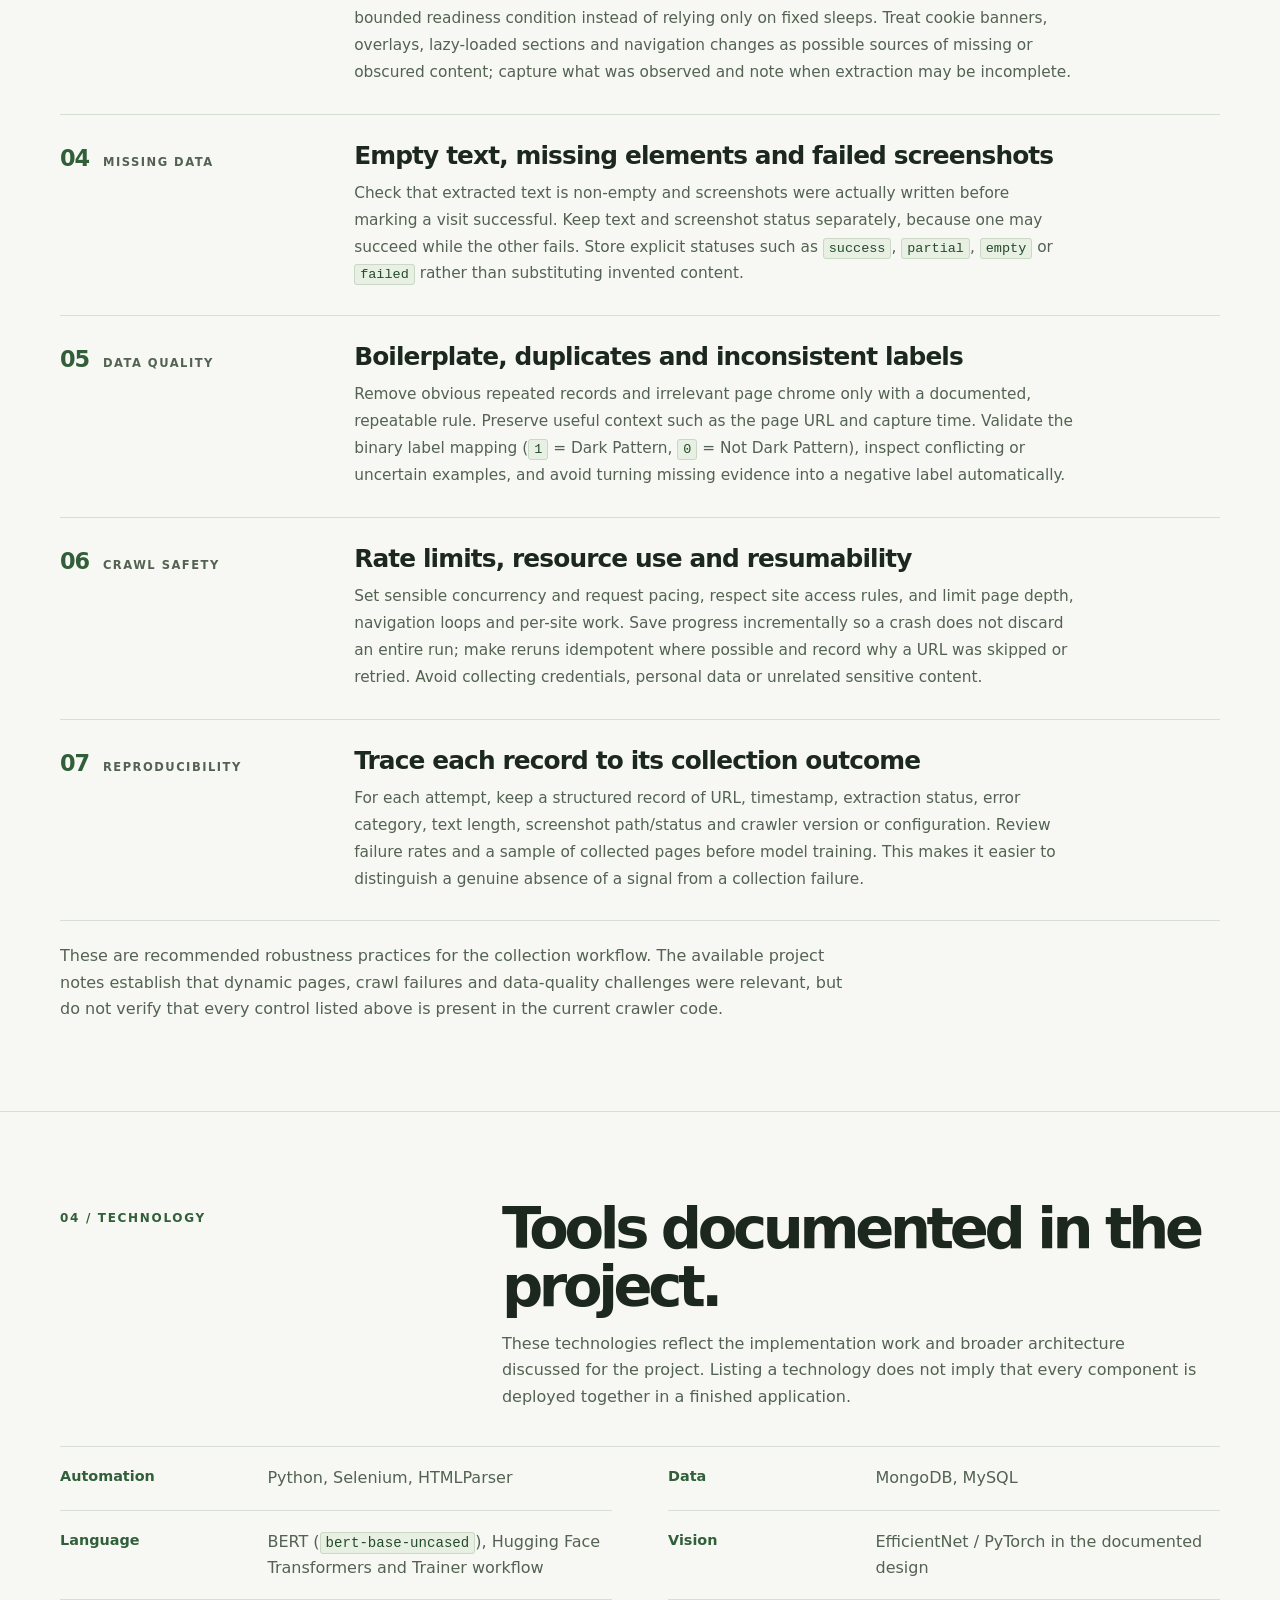
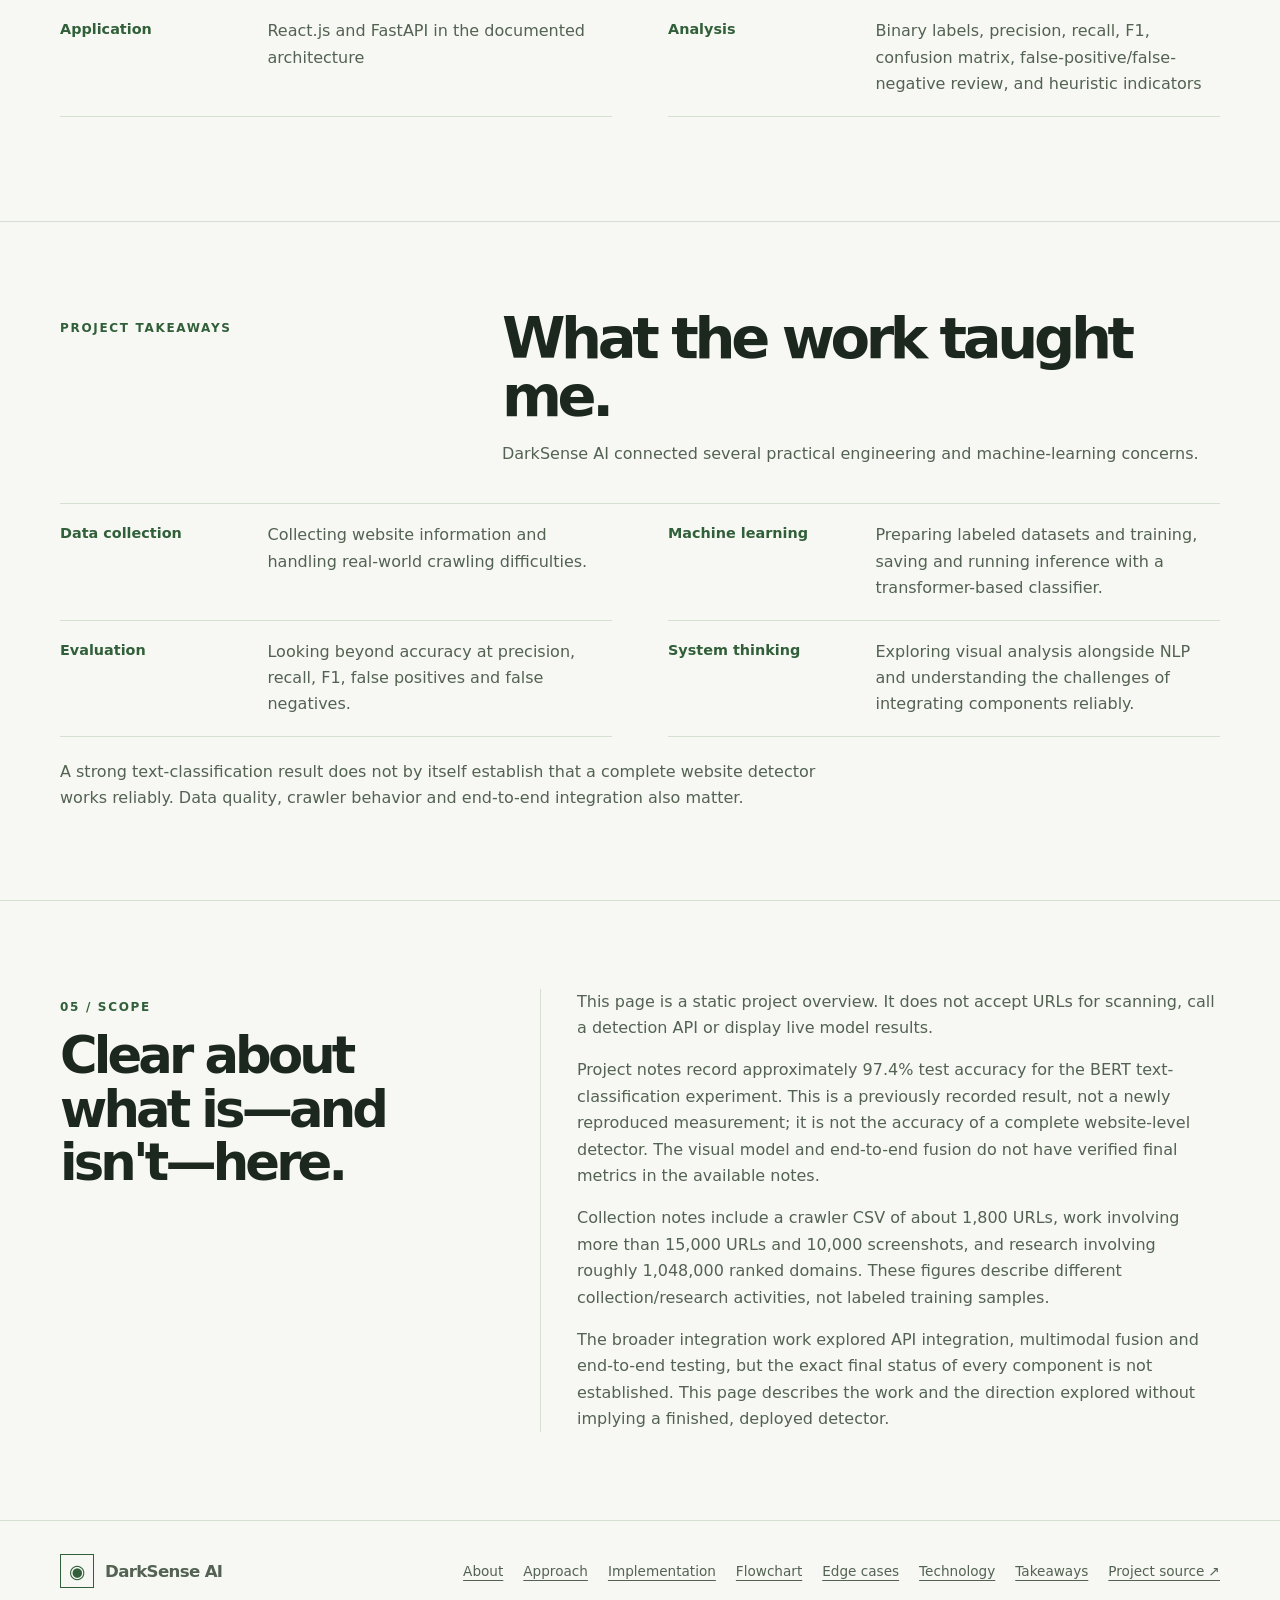
==== commit a75a6c25: "Add implementation flowchart and collection edge-case guidance" ====
--- a/darksense/index.html
+++ b/darksense/index.html
@@ -104,17 +104,27 @@
 </head>
 <body>
 <a class="skip-link" href="#main-content">Skip to content</a>
-<header class="topbar"><div class="wrap nav"><a class="brand" href="#home" aria-label="DarkSense AI home"><span class="brand-mark" aria-hidden="true">◉</span><span>DarkSense AI</span></a><button class="nav-toggle" id="navToggle" aria-expanded="false" aria-controls="navLinks" aria-label="Toggle navigation">Menu</button><nav class="navlinks" id="navLinks" aria-label="Main navigation"><a href="#about">About</a><a href="#approach">Approach</a><a href="#implementation">Implementation</a><a href="#technology">Technology</a><a href="#learning">Takeaways</a><a href="#scope">Scope</a></nav></div></header>
+<header class="topbar"><div class="wrap nav"><a class="brand" href="#home" aria-label="DarkSense AI home"><span class="brand-mark" aria-hidden="true">◉</span><span>DarkSense AI</span></a><button class="nav-toggle" id="navToggle" aria-expanded="false" aria-controls="navLinks" aria-label="Toggle navigation">Menu</button><nav class="navlinks" id="navLinks" aria-label="Main navigation"><a href="#about">About</a><a href="#approach">Approach</a><a href="#implementation">Implementation</a><a href="#implementation-flowchart">Flowchart</a><a href="#collection-edge-cases">Collection edge cases</a><a href="#technology">Technology</a><a href="#learning">Takeaways</a><a href="#scope">Scope</a></nav></div></header>
 <main id="main-content">
 <section class="hero" id="home"><div class="wrap hero-grid"><div><p class="eyebrow">Website interface research</p><h1>Look closer at the <span>web.</span></h1><p class="lede">Exploring how automation and AI can help identify dark patterns in website interfaces.</p><p class="hero-copy">DarkSense AI explores how AI can help identify potentially deceptive design patterns on e-commerce websites. I worked on website collection, a BERT-based text-classification experiment, and an EfficientNet preprocessing and inference pipeline. The project combines practical automation with an important caveat: model predictions are signals to review, not proof of intent.</p><div class="actions"><a class="button-link" href="#approach">Explore the approach <span aria-hidden="true">↓</span></a><a class="text-link" href="https://github.com/laxmi-narayan-87/CL-PORT/tree/main/darksense" target="_blank" rel="noopener noreferrer">Project source ↗</a></div></div><aside class="hero-aside"><span class="aside-label">Project focus</span><h2>Interfaces can influence decisions.</h2><p>The project examines website UI and text for signals that may warrant closer review. A detected signal needs context; it is not, by itself, proof of intent.</p><div class="text-rule"></div><ul class="aside-list"><li>Python scraping and Selenium browser automation</li><li>BERT text classification with Hugging Face Transformers</li><li>EfficientNet visual-analysis exploration with PyTorch</li></ul></aside></div></section>
 <section class="section" id="about"><div class="wrap"><div class="section-heading compact"><div class="section-label">01 / About</div><div><h2>Make the interface easier to question.</h2><p>Dark patterns are interface or wording choices that can manipulate users into decisions they might not otherwise make. This project focuses on e-commerce websites and explores how website text, visual information and heuristic indicators can surface potentially deceptive patterns for closer inspection.</p><p style="color:var(--muted);margin:14px 0 0">I chose this problem because it connects practical web automation with applied AI: manual inspection is repetitive, while text alone may miss important visual context. The goal is to investigate a useful detection approach without treating a model prediction as proof of deliberate deception.</p></div></div></div></section>
 <section class="section" id="approach"><div class="wrap"><div class="section-heading"><div class="section-label">02 / Approach</div><div><h2>Collect evidence first. Interpret it carefully.</h2><p>The work spans collection, dataset preparation, text classification and visual analysis. These components have different levels of verification; the complete pipeline is not presented as a deployed service.</p></div></div><div class="approach"><article><span class="number">STEP 01</span><h3>Collect</h3><p>I explored Python scraping, an initial HTMLParser text-extraction approach, and Selenium-based crawling to inspect e-commerce pages, collect page text and screenshots, and handle dynamic-page failures. Project notes also record a crawler CSV with about 1,800 URLs, collection work involving more than 15,000 URLs and 10,000 UI screenshots, and research using a list of roughly 1,048,000 ranked domains. These are distinct collection/research figures, not labeled training-example counts.</p></article><article><span class="number">STEP 02</span><h3>Prepare and analyze</h3><p>I prepared a binary text-classification dataset: <code>1</code> for Dark Pattern and <code>0</code> for Not Dark Pattern. Project notes record about 3,460 cleaned records and an 80:20 train/test split (about 692 test samples). I trained and ran inference with <code>bert-base-uncased</code> using Hugging Face Transformers, and explored EfficientNet preprocessing and inference with PyTorch for visual analysis.</p></article><article><span class="number">STEP 03</span><h3>Review</h3><p>Consider urgency wording, scarcity claims, countdown timers, misleading discounts and pressure-oriented language as possible signals. False positives, data quality and the context of each interface matter; a signal alone does not establish intent.</p></article></div></div></section>
 
+<section class="section" id="implementation-flowchart"><div class="wrap"><div class="section-heading"><div class="section-label">Workflow map</div><div><h2>Implementation at a glance.</h2><p>This diagram summarizes the collection and modeling work, while keeping exploratory visual analysis and integration separate from the verified text experiment.</p></div></div><figure style="margin:0;border:1px solid var(--line);background:var(--surface);padding:clamp(12px,2.5vw,28px);border-radius:4px"><img src="implementation-flowchart.svg" alt="DarkSense AI flowchart showing website URL selection, Python and Selenium collection, text cleaning and labeling, BERT training and evaluation, separate visual and heuristic workstreams, and exploratory integration review" width="1400" height="1900" loading="lazy" style="display:block;width:100%;height:auto"><figcaption style="color:var(--muted);font-size:.86rem;margin-top:14px">Workflow overview, not a claim that every component is connected in a deployed end-to-end detector. <a href="implementation-flowchart.svg" target="_blank" rel="noopener noreferrer">Open SVG directly ↗</a></figcaption></figure></div></section>
 <section class="section" id="implementation"><div class="wrap"><div class="section-heading"><div class="section-label">03 / Implementation</div><div><h2>From website evidence to model experiments.</h2><p>A closer look at the work: website collection, the BERT experiment, and visual-analysis exploration.</p></div></div><div class="implementation-grid"><article><div class="implementation-index"><span class="number">01</span><span>COLLECTION</span></div><div class="implementation-copy"><h3>Browser-based inspection</h3><p>Python and Selenium were used in the collection workflow discussed previously. The work included URL crawling, extracting page text, taking UI screenshots, and handling dynamic pages and crawl failures. HTMLParser was part of an earlier text-extraction approach.</p></div></article><article><div class="implementation-index"><span class="number">02</span><span>NLP EXPERIMENT</span></div><div class="implementation-copy"><h3>BERT text classification</h3><p>The experiment used <code>bert-base-uncased</code> with Hugging Face Transformers and the Trainer workflow. I prepared labeled data, tokenized text, trained and saved the model, implemented inference for new text, and examined precision, recall, F1 score, a confusion matrix, false positives and false negatives. Project notes record approximately 3,460 cleaned records and 97.4% test accuracy for this BERT experiment; this is a previously recorded result, not a newly reproduced measurement, and it does not represent a fully integrated website-level detector.</p></div></article><article><div class="implementation-index"><span class="number">03</span><span>VISUAL EXPLORATION</span></div><div class="implementation-copy"><h3>EfficientNet pipeline</h3><p>I also worked on an EfficientNet preprocessing and inference pipeline using PyTorch to explore visual information from website interfaces alongside extracted text. The broader approach considers heuristic signals such as urgency wording, scarcity claims, countdown timers, misleading discounts and pressure-oriented language. A final visual-model accuracy and a verified end-to-end result combining text and visual models are not established in the available project notes.</p></div></article></div><div class="section-heading compact" style="margin-top:34px"><div class="section-label">Engineering considerations</div><div><p>Integration discussions covered API integration, multimodal fusion and end-to-end testing. Practical crawler concerns included explicit waits, exception handling, retries, missing-element checks and per-URL logging. The key lesson is that model accuracy and system reliability are different: collection failures, data quality, false positives and the interaction between components all affect a reliable result. The exact final status of every integration component is not established.</p></div></div></div></section>
+<section class="section" id="collection-edge-cases"><div class="wrap"><div class="section-heading"><div class="section-label">Collection reliability</div><div><h2>Plan for the pages that don't behave.</h2><p>Real websites are inconsistent. The cases below are important safeguards for a dependable crawler; they should be read as handling guidance, not as proof that every safeguard is already implemented in this project.</p></div></div><div class="implementation-grid">
+<article><div class="implementation-index"><span class="number">01</span><span>URL VALIDATION</span></div><div class="implementation-copy"><h3>Malformed, duplicate or unsupported URLs</h3><p>Validate and normalize URLs before visiting them; reject empty or malformed entries and unsupported schemes. Track canonicalized URLs to avoid duplicate work, and keep the original URL alongside the normalized one for traceability. Record skipped entries with a reason rather than silently dropping them.</p></div></article>
+<article><div class="implementation-index"><span class="number">02</span><span>NETWORK FAILURES</span></div><div class="implementation-copy"><h3>Timeouts, blocked requests and transient errors</h3><p>Use bounded page-load and element-wait timeouts. Retry only transient failures with a small retry limit and backoff; do not loop forever on access-denied pages, persistent 4xx responses or repeated browser crashes. Log the URL, stage, error category and attempt count so failed visits can be investigated separately.</p></div></article>
+<article><div class="implementation-index"><span class="number">03</span><span>DYNAMIC CONTENT</span></div><div class="implementation-copy"><h3>JavaScript rendering, lazy loading and pop-ups</h3><p>Use Selenium when content is rendered after page load. Wait for a meaningful element or a bounded readiness condition instead of relying only on fixed sleeps. Treat cookie banners, overlays, lazy-loaded sections and navigation changes as possible sources of missing or obscured content; capture what was observed and note when extraction may be incomplete.</p></div></article>
+<article><div class="implementation-index"><span class="number">04</span><span>MISSING DATA</span></div><div class="implementation-copy"><h3>Empty text, missing elements and failed screenshots</h3><p>Check that extracted text is non-empty and screenshots were actually written before marking a visit successful. Keep text and screenshot status separately, because one may succeed while the other fails. Store explicit statuses such as <code>success</code>, <code>partial</code>, <code>empty</code> or <code>failed</code> rather than substituting invented content.</p></div></article>
+<article><div class="implementation-index"><span class="number">05</span><span>DATA QUALITY</span></div><div class="implementation-copy"><h3>Boilerplate, duplicates and inconsistent labels</h3><p>Remove obvious repeated records and irrelevant page chrome only with a documented, repeatable rule. Preserve useful context such as the page URL and capture time. Validate the binary label mapping (<code>1</code> = Dark Pattern, <code>0</code> = Not Dark Pattern), inspect conflicting or uncertain examples, and avoid turning missing evidence into a negative label automatically.</p></div></article>
+<article><div class="implementation-index"><span class="number">06</span><span>CRAWL SAFETY</span></div><div class="implementation-copy"><h3>Rate limits, resource use and resumability</h3><p>Set sensible concurrency and request pacing, respect site access rules, and limit page depth, navigation loops and per-site work. Save progress incrementally so a crash does not discard an entire run; make reruns idempotent where possible and record why a URL was skipped or retried. Avoid collecting credentials, personal data or unrelated sensitive content.</p></div></article>
+<article><div class="implementation-index"><span class="number">07</span><span>REPRODUCIBILITY</span></div><div class="implementation-copy"><h3>Trace each record to its collection outcome</h3><p>For each attempt, keep a structured record of URL, timestamp, extraction status, error category, text length, screenshot path/status and crawler version or configuration. Review failure rates and a sample of collected pages before model training. This makes it easier to distinguish a genuine absence of a signal from a collection failure.</p></div></article>
+</div><p style="color:var(--muted);max-width:800px;margin:22px 0 0">These are recommended robustness practices for the collection workflow. The available project notes establish that dynamic pages, crawl failures and data-quality challenges were relevant, but do not verify that every control listed above is present in the current crawler code.</p></div></section>
 <section class="section" id="technology"><div class="wrap"><div class="section-heading"><div class="section-label">04 / Technology</div><div><h2>Tools documented in the project.</h2><p>These technologies reflect the implementation work and broader architecture discussed for the project. Listing a technology does not imply that every component is deployed together in a finished application.</p></div></div><dl class="stack-list"><div class="stack-row"><dt>Automation</dt><dd>Python, Selenium, HTMLParser</dd></div><div class="stack-row"><dt>Data</dt><dd>MongoDB, MySQL</dd></div><div class="stack-row"><dt>Language</dt><dd>BERT (<code>bert-base-uncased</code>), Hugging Face Transformers and Trainer workflow</dd></div><div class="stack-row"><dt>Vision</dt><dd>EfficientNet / PyTorch in the documented design</dd></div><div class="stack-row"><dt>Application</dt><dd>React.js and FastAPI in the documented architecture</dd></div><div class="stack-row"><dt>Analysis</dt><dd>Binary labels, precision, recall, F1, confusion matrix, false-positive/false-negative review, and heuristic indicators</dd></div></dl></div></section>
 <section class="section" id="learning"><div class="wrap"><div class="section-heading"><div class="section-label">Project takeaways</div><div><h2>What the work taught me.</h2><p>DarkSense AI connected several practical engineering and machine-learning concerns.</p></div></div><div class="stack-list"><div class="stack-row"><dt>Data collection</dt><dd>Collecting website information and handling real-world crawling difficulties.</dd></div><div class="stack-row"><dt>Machine learning</dt><dd>Preparing labeled datasets and training, saving and running inference with a transformer-based classifier.</dd></div><div class="stack-row"><dt>Evaluation</dt><dd>Looking beyond accuracy at precision, recall, F1, false positives and false negatives.</dd></div><div class="stack-row"><dt>System thinking</dt><dd>Exploring visual analysis alongside NLP and understanding the challenges of integrating components reliably.</dd></div></div><p style="color:var(--muted);max-width:760px;margin:22px 0 0">A strong text-classification result does not by itself establish that a complete website detector works reliably. Data quality, crawler behavior and end-to-end integration also matter.</p></div></section>
 <section class="section" id="scope"><div class="wrap scope"><div><div class="section-label">05 / Scope</div><h2>Clear about what is—and isn't—here.</h2></div><div class="scope-copy"><p>This page is a static project overview. It does not accept URLs for scanning, call a detection API or display live model results.</p><p>Project notes record approximately 97.4% test accuracy for the BERT text-classification experiment. This is a previously recorded result, not a newly reproduced measurement; it is not the accuracy of a complete website-level detector. The visual model and end-to-end fusion do not have verified final metrics in the available notes.</p><p>Collection notes include a crawler CSV of about 1,800 URLs, work involving more than 15,000 URLs and 10,000 screenshots, and research involving roughly 1,048,000 ranked domains. These figures describe different collection/research activities, not labeled training samples.</p><p>The broader integration work explored API integration, multimodal fusion and end-to-end testing, but the exact final status of every component is not established. This page describes the work and the direction explored without implying a finished, deployed detector.</p></div></div></section>
-</main><footer class="footer"><div class="wrap footer-inner"><a class="brand" href="#home"><span class="brand-mark" aria-hidden="true">◉</span><span>DarkSense AI</span></a><div class="footer-links"><a href="#about">About</a><a href="#approach">Approach</a><a href="#implementation">Implementation</a><a href="#technology">Technology</a><a href="#learning">Takeaways</a><a href="https://github.com/laxmi-narayan-87/CL-PORT/tree/main/darksense" target="_blank" rel="noopener noreferrer">Project source ↗</a></div></div></footer>
+</main><footer class="footer"><div class="wrap footer-inner"><a class="brand" href="#home"><span class="brand-mark" aria-hidden="true">◉</span><span>DarkSense AI</span></a><div class="footer-links"><a href="#about">About</a><a href="#approach">Approach</a><a href="#implementation">Implementation</a><a href="#implementation-flowchart">Flowchart</a><a href="#collection-edge-cases">Edge cases</a><a href="#technology">Technology</a><a href="#learning">Takeaways</a><a href="https://github.com/laxmi-narayan-87/CL-PORT/tree/main/darksense" target="_blank" rel="noopener noreferrer">Project source ↗</a></div></div></footer>
 <script>(()=>{const b=document.getElementById('navToggle'),n=document.getElementById('navLinks');if(!b||!n)return;b.addEventListener('click',()=>{const o=n.classList.toggle('open');b.setAttribute('aria-expanded',String(o));b.textContent=o?'Close':'Menu'});n.querySelectorAll('a').forEach(a=>a.addEventListener('click',()=>{n.classList.remove('open');b.setAttribute('aria-expanded','false');b.textContent='Menu'}))})();</script>
 </body>
 </html>
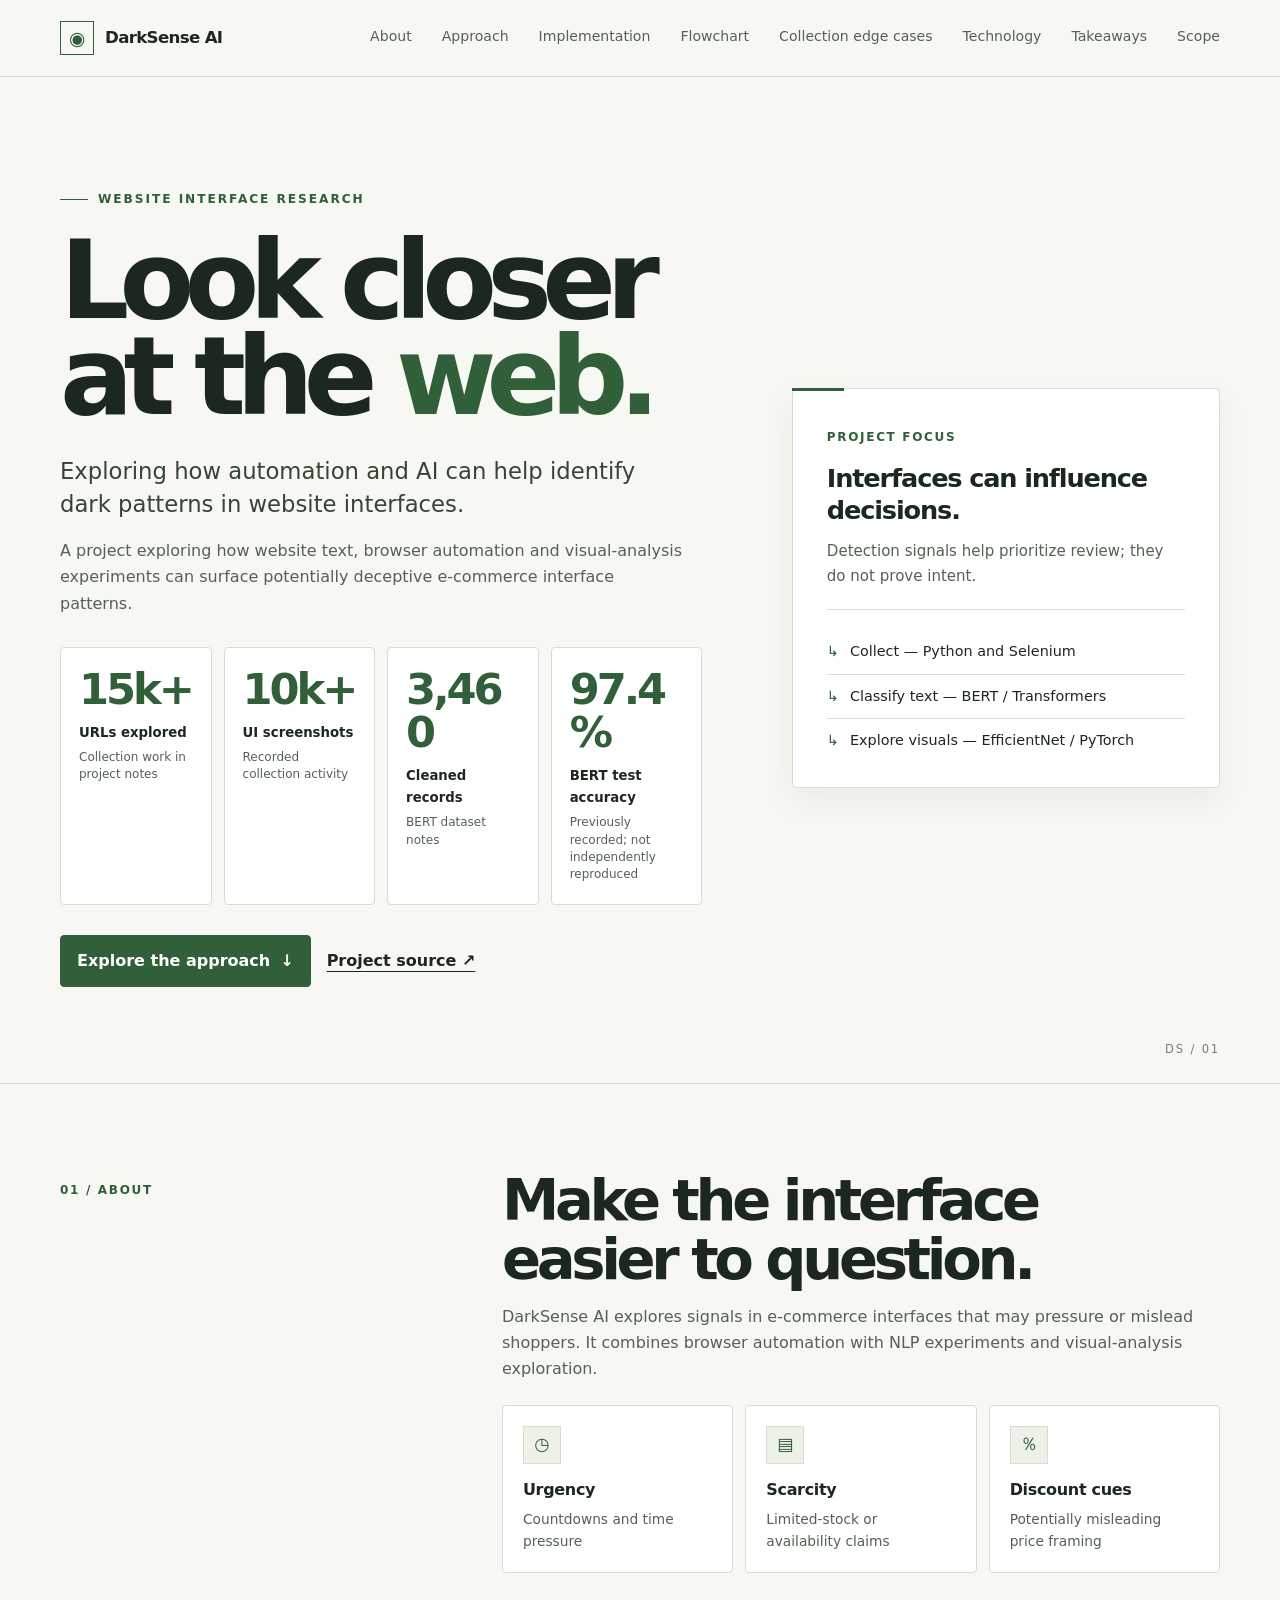
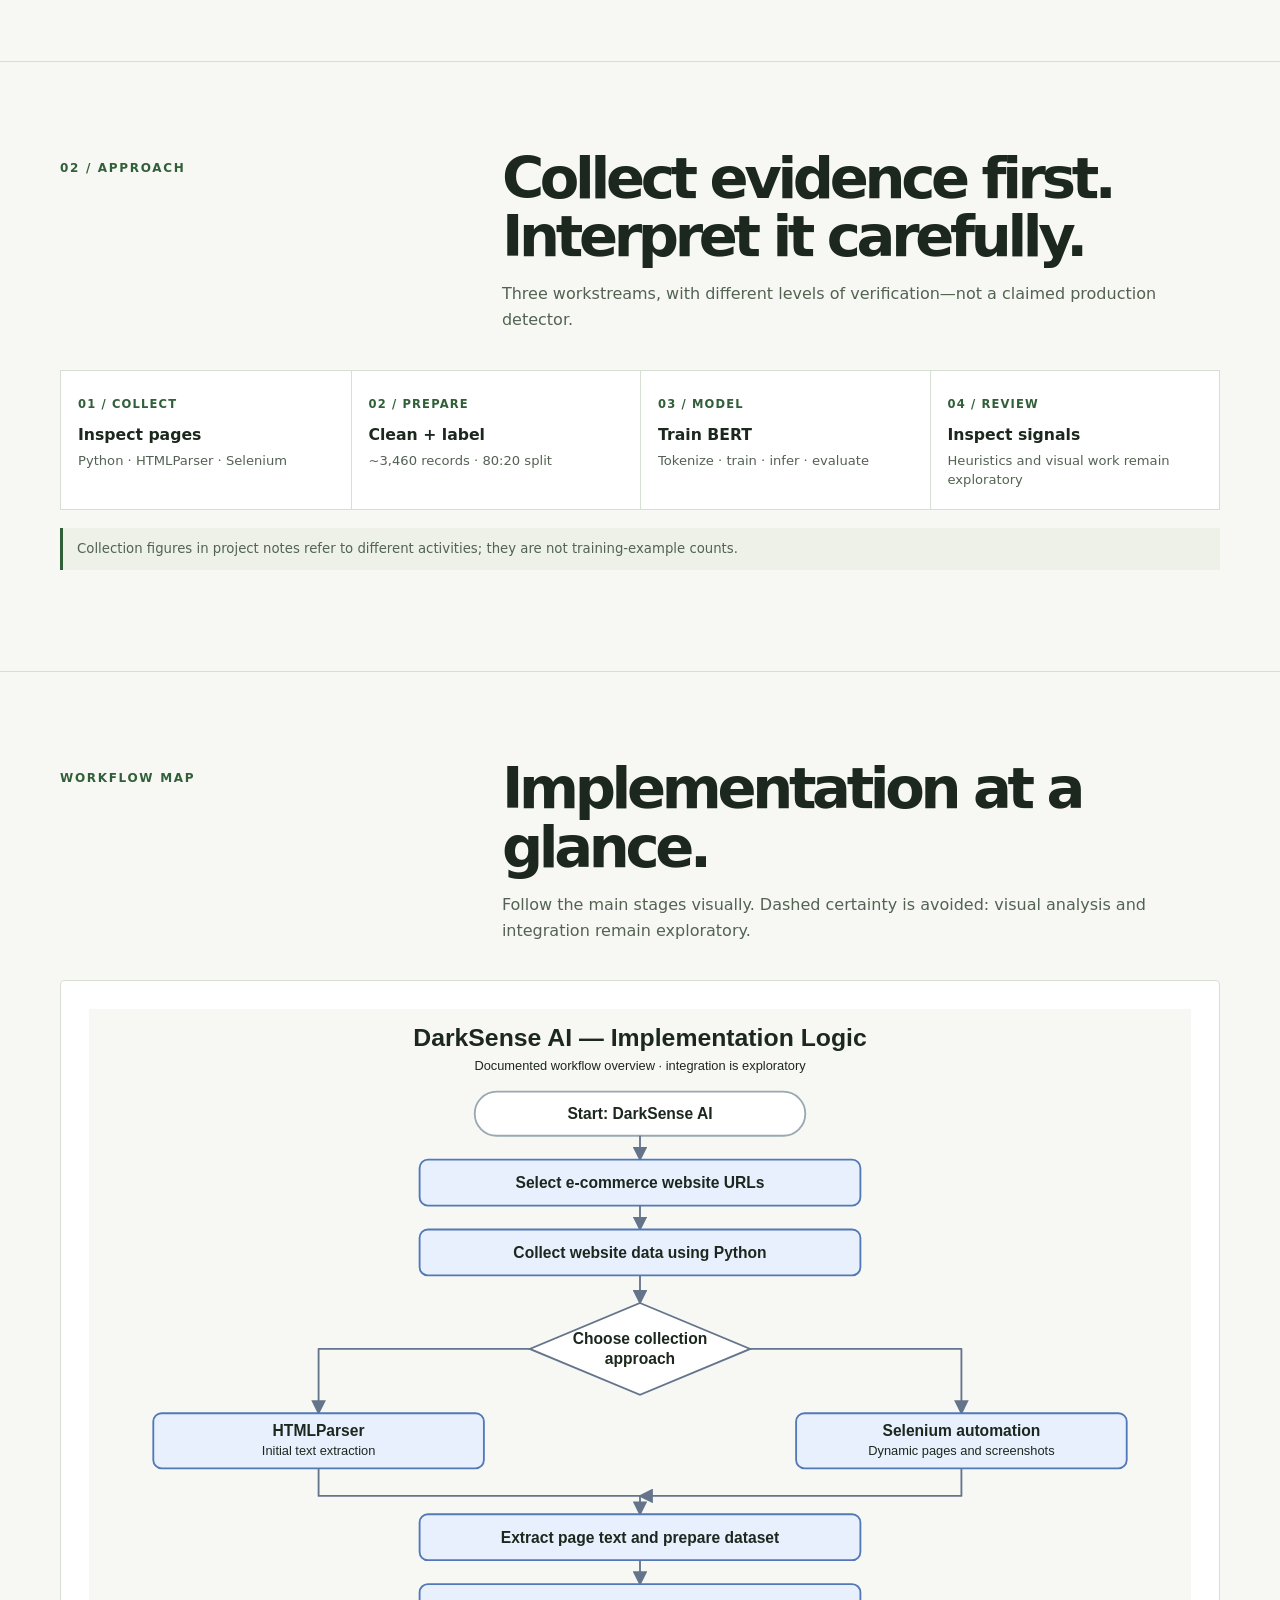
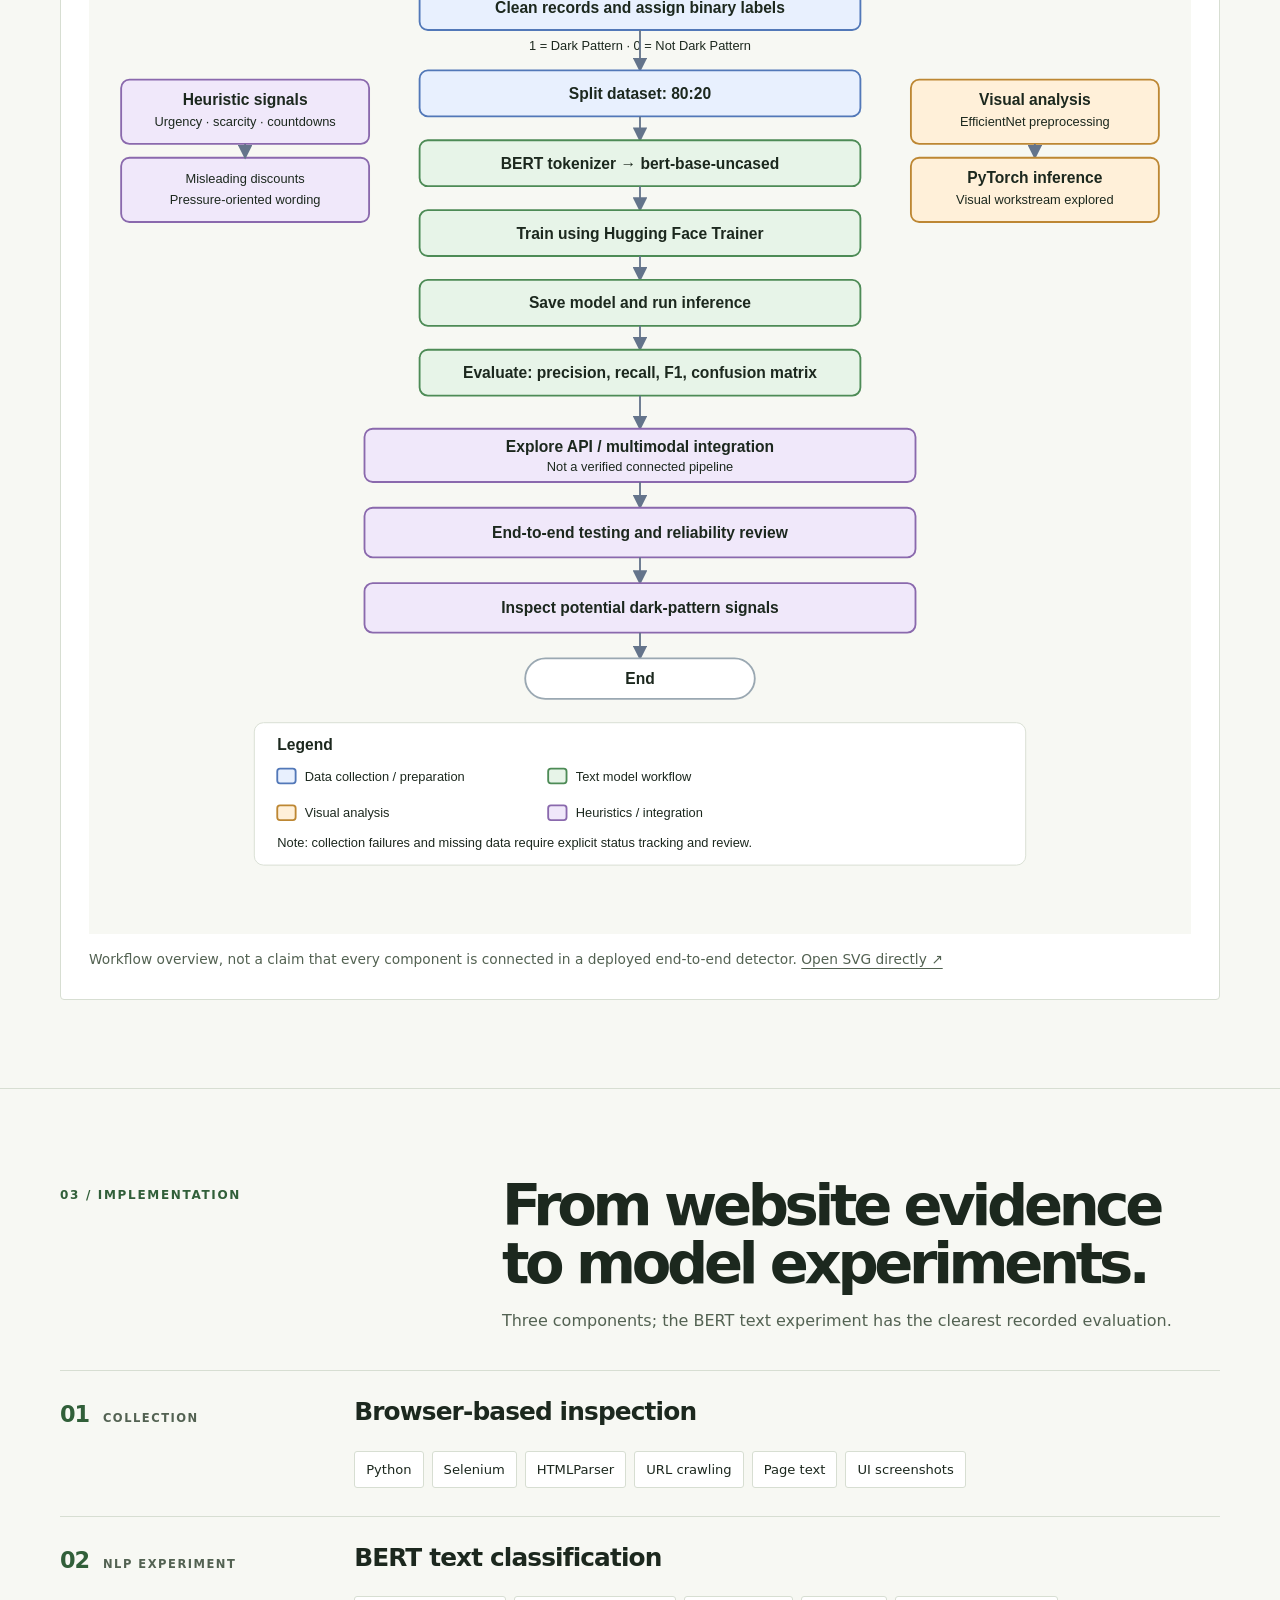
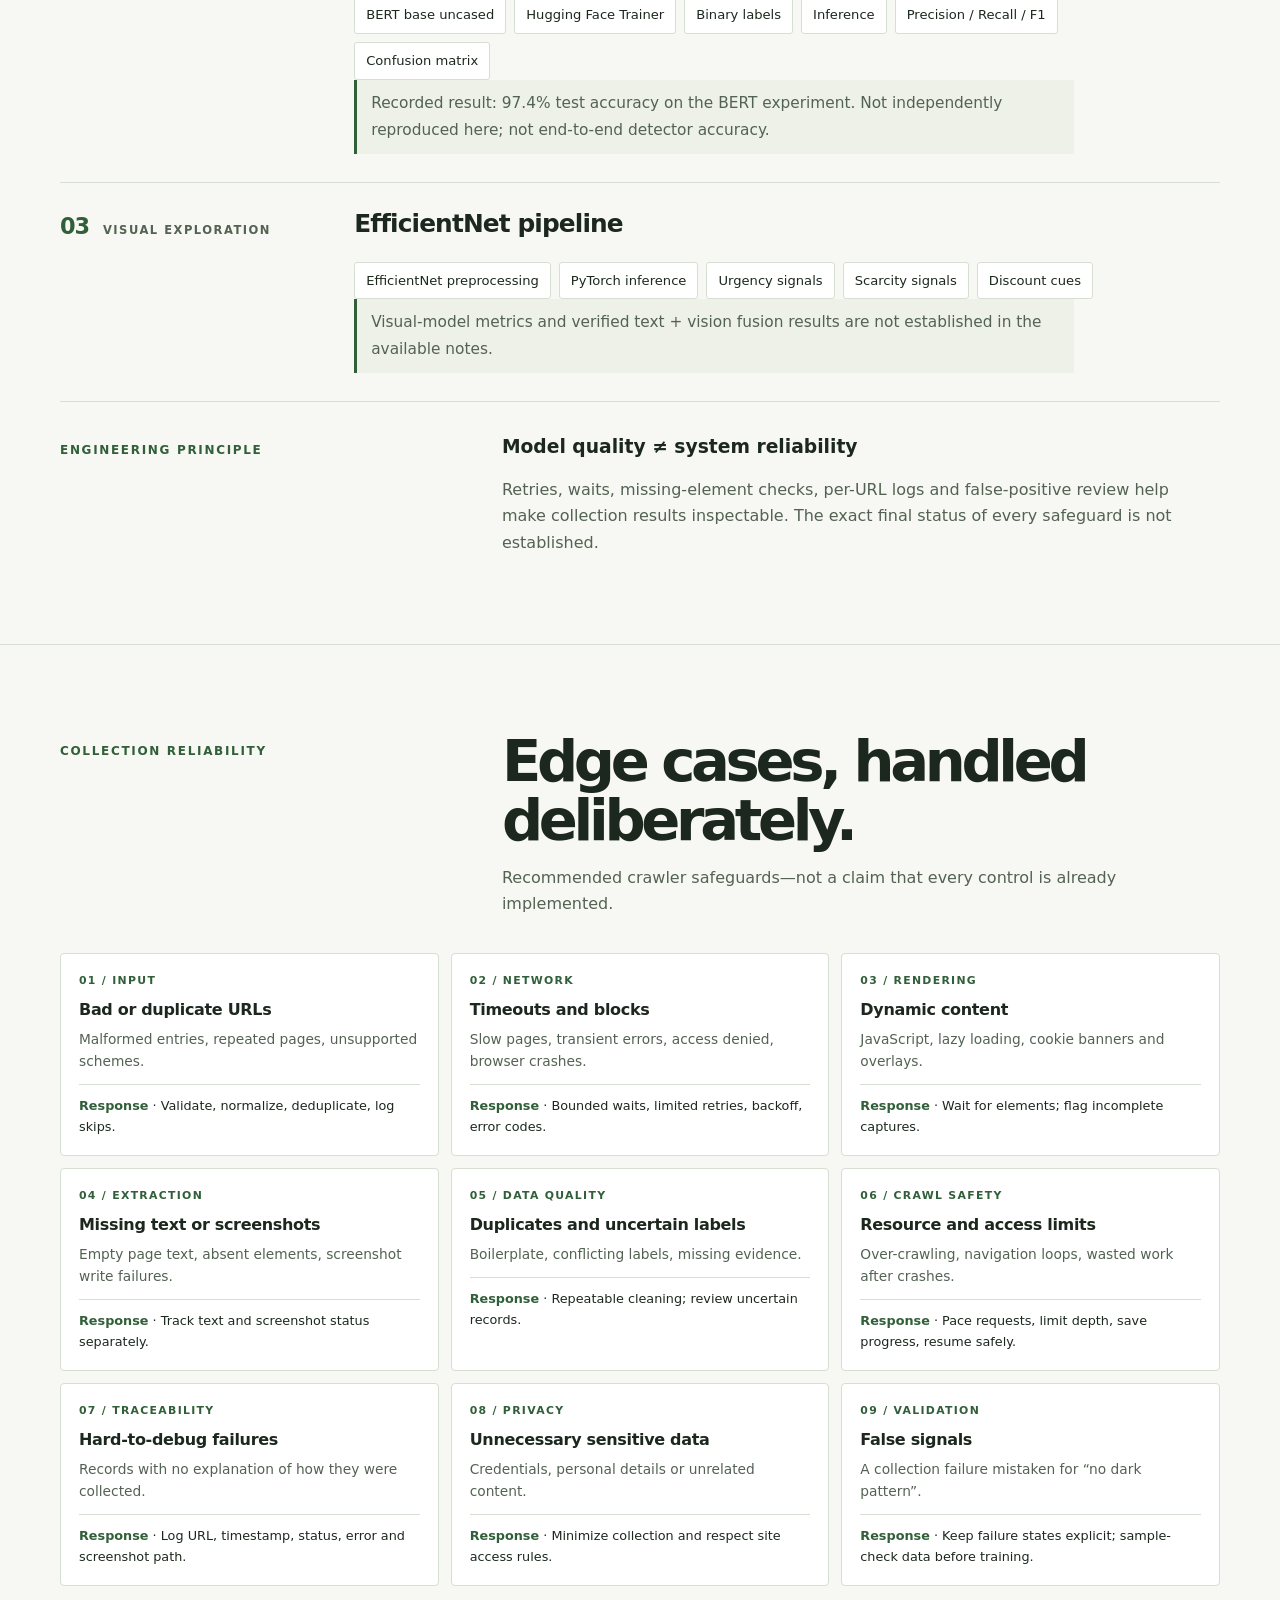
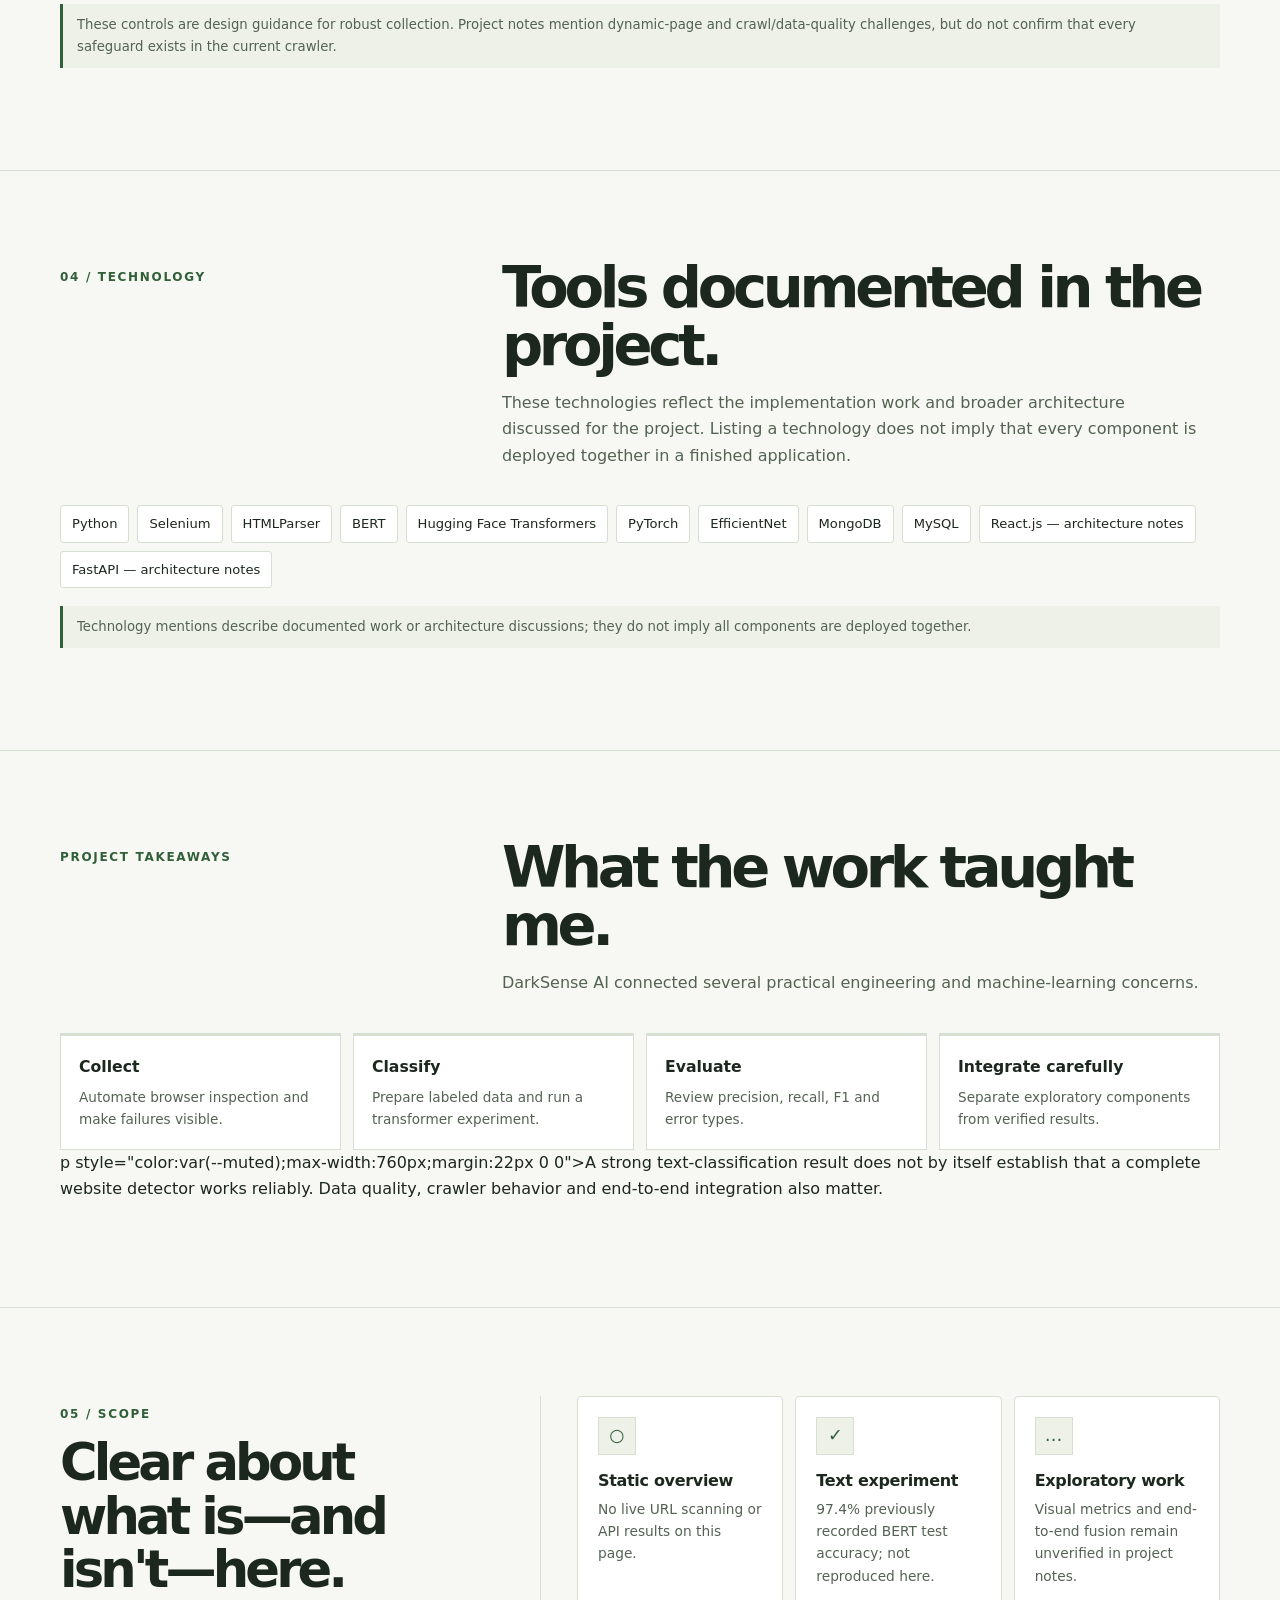
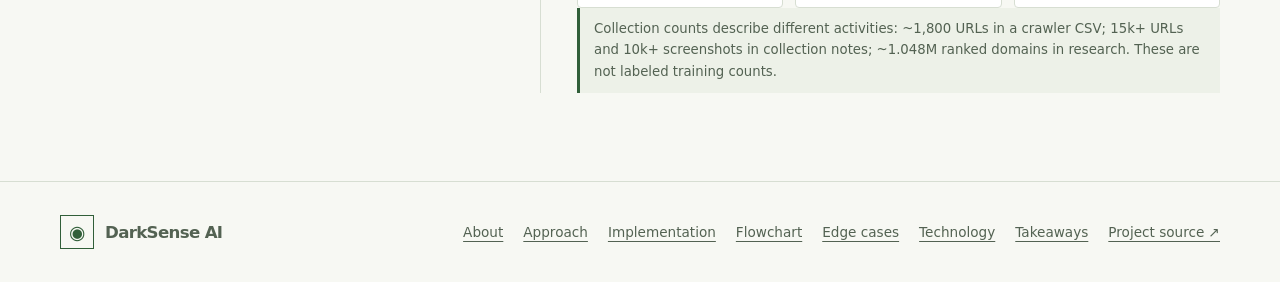
==== commit 14a09fae: "Make DarkSense AI case study more visual and concise" ====
--- a/darksense/index.html
+++ b/darksense/index.html
@@ -100,30 +100,71 @@
 /* Light editorial system: restrained contrast, clear surfaces, consistent controls. */
 @media(hover:hover){.button-link,.secondary-link{transition:background-color .18s ease,border-color .18s ease,color .18s ease}}
 @media(prefers-contrast:more){:root{--line:#aeb9a8;--muted:#394a39}.section,.stack-list,.approach,.implementation-grid{border-color:var(--line)}}
+
+/* Visual-first case-study components */
+.metric-grid{display:grid;grid-template-columns:repeat(4,minmax(0,1fr));gap:12px;margin-top:30px}
+.metric-card{background:var(--surface);border:1px solid var(--line);padding:20px 18px;min-width:0;border-radius:4px}
+.metric-value{font-size:clamp(1.8rem,4vw,2.7rem);line-height:1;letter-spacing:-.07em;font-weight:780;color:var(--accent);display:block}
+.metric-label{display:block;font-size:.83rem;font-weight:740;margin-top:11px}
+.metric-note{display:block;color:var(--muted);font-size:.75rem;line-height:1.45;margin-top:5px}
+.signal-grid,.edge-grid{display:grid;grid-template-columns:repeat(3,minmax(0,1fr));gap:12px}
+.signal-card,.edge-card{border:1px solid var(--line);background:var(--surface);padding:20px;border-radius:4px;min-width:0}
+.signal-icon{width:38px;height:38px;display:grid;place-items:center;border:1px solid var(--line);background:var(--surface-2);color:var(--accent);font-size:1.1rem;margin-bottom:16px}
+.signal-card h3,.edge-card h3{font-size:1rem;line-height:1.3;margin:0 0 7px;letter-spacing:-.02em}
+.signal-card p,.edge-card p{color:var(--muted);font-size:.86rem;line-height:1.6;margin:0}
+.edge-card{padding:18px}
+.edge-card .edge-tag{font-size:.68rem;color:var(--accent);font-weight:760;letter-spacing:.12em;display:block;margin-bottom:10px}
+.edge-card p{margin-bottom:12px}
+.edge-card .response{border-top:1px solid var(--line);padding-top:10px;color:var(--text);font-size:.8rem}
+.edge-card .response strong{color:var(--accent)}
+.workflow-strip{display:grid;grid-template-columns:repeat(4,minmax(0,1fr));gap:0;border:1px solid var(--line);background:var(--surface)}
+.workflow-step{padding:19px 17px;position:relative;min-width:0}
+.workflow-step+.workflow-step{border-left:1px solid var(--line)}
+.workflow-step .step-num{font-size:.72rem;letter-spacing:.1em;font-weight:800;color:var(--accent)}
+.workflow-step h3{font-size:.98rem;line-height:1.3;margin:9px 0 5px}
+.workflow-step p{font-size:.82rem;color:var(--muted);line-height:1.5;margin:0}
+.tech-pills{display:flex;flex-wrap:wrap;gap:8px;margin-top:22px}
+.tech-pills span{border:1px solid var(--line);background:var(--surface);padding:7px 11px;font-size:.82rem;border-radius:3px}
+.learning-grid{display:grid;grid-template-columns:repeat(4,minmax(0,1fr));gap:12px}
+.learning-card{border-top:3px solid var(--accent);background:var(--surface);padding:18px;border:1px solid var(--line);border-top-width:3px}
+.learning-card h3{font-size:.98rem;margin:0 0 8px}
+.learning-card p{font-size:.85rem;color:var(--muted);line-height:1.6;margin:0}
+.note-line{font-size:.83rem;color:var(--muted);border-left:3px solid var(--accent);padding:10px 14px;background:var(--surface-2);margin-top:18px}
+@media(max-width:800px){.metric-grid{grid-template-columns:repeat(2,minmax(0,1fr))}.signal-grid,.edge-grid{grid-template-columns:repeat(2,minmax(0,1fr))}.workflow-strip{grid-template-columns:repeat(2,minmax(0,1fr))}.workflow-step:nth-child(3){border-left:0;border-top:1px solid var(--line)}.workflow-step:nth-child(4){border-top:1px solid var(--line)}.learning-grid{grid-template-columns:repeat(2,minmax(0,1fr))}}
+@media(max-width:520px){.signal-grid,.edge-grid,.learning-grid{grid-template-columns:1fr}.metric-card{padding:16px 13px}.workflow-step{padding:15px 12px}.workflow-step h3{font-size:.9rem}.metric-value{font-size:2rem}}
+
 </style>
 </head>
 <body>
 <a class="skip-link" href="#main-content">Skip to content</a>
 <header class="topbar"><div class="wrap nav"><a class="brand" href="#home" aria-label="DarkSense AI home"><span class="brand-mark" aria-hidden="true">◉</span><span>DarkSense AI</span></a><button class="nav-toggle" id="navToggle" aria-expanded="false" aria-controls="navLinks" aria-label="Toggle navigation">Menu</button><nav class="navlinks" id="navLinks" aria-label="Main navigation"><a href="#about">About</a><a href="#approach">Approach</a><a href="#implementation">Implementation</a><a href="#implementation-flowchart">Flowchart</a><a href="#collection-edge-cases">Collection edge cases</a><a href="#technology">Technology</a><a href="#learning">Takeaways</a><a href="#scope">Scope</a></nav></div></header>
 <main id="main-content">
-<section class="hero" id="home"><div class="wrap hero-grid"><div><p class="eyebrow">Website interface research</p><h1>Look closer at the <span>web.</span></h1><p class="lede">Exploring how automation and AI can help identify dark patterns in website interfaces.</p><p class="hero-copy">DarkSense AI explores how AI can help identify potentially deceptive design patterns on e-commerce websites. I worked on website collection, a BERT-based text-classification experiment, and an EfficientNet preprocessing and inference pipeline. The project combines practical automation with an important caveat: model predictions are signals to review, not proof of intent.</p><div class="actions"><a class="button-link" href="#approach">Explore the approach <span aria-hidden="true">↓</span></a><a class="text-link" href="https://github.com/laxmi-narayan-87/CL-PORT/tree/main/darksense" target="_blank" rel="noopener noreferrer">Project source ↗</a></div></div><aside class="hero-aside"><span class="aside-label">Project focus</span><h2>Interfaces can influence decisions.</h2><p>The project examines website UI and text for signals that may warrant closer review. A detected signal needs context; it is not, by itself, proof of intent.</p><div class="text-rule"></div><ul class="aside-list"><li>Python scraping and Selenium browser automation</li><li>BERT text classification with Hugging Face Transformers</li><li>EfficientNet visual-analysis exploration with PyTorch</li></ul></aside></div></section>
-<section class="section" id="about"><div class="wrap"><div class="section-heading compact"><div class="section-label">01 / About</div><div><h2>Make the interface easier to question.</h2><p>Dark patterns are interface or wording choices that can manipulate users into decisions they might not otherwise make. This project focuses on e-commerce websites and explores how website text, visual information and heuristic indicators can surface potentially deceptive patterns for closer inspection.</p><p style="color:var(--muted);margin:14px 0 0">I chose this problem because it connects practical web automation with applied AI: manual inspection is repetitive, while text alone may miss important visual context. The goal is to investigate a useful detection approach without treating a model prediction as proof of deliberate deception.</p></div></div></div></section>
-<section class="section" id="approach"><div class="wrap"><div class="section-heading"><div class="section-label">02 / Approach</div><div><h2>Collect evidence first. Interpret it carefully.</h2><p>The work spans collection, dataset preparation, text classification and visual analysis. These components have different levels of verification; the complete pipeline is not presented as a deployed service.</p></div></div><div class="approach"><article><span class="number">STEP 01</span><h3>Collect</h3><p>I explored Python scraping, an initial HTMLParser text-extraction approach, and Selenium-based crawling to inspect e-commerce pages, collect page text and screenshots, and handle dynamic-page failures. Project notes also record a crawler CSV with about 1,800 URLs, collection work involving more than 15,000 URLs and 10,000 UI screenshots, and research using a list of roughly 1,048,000 ranked domains. These are distinct collection/research figures, not labeled training-example counts.</p></article><article><span class="number">STEP 02</span><h3>Prepare and analyze</h3><p>I prepared a binary text-classification dataset: <code>1</code> for Dark Pattern and <code>0</code> for Not Dark Pattern. Project notes record about 3,460 cleaned records and an 80:20 train/test split (about 692 test samples). I trained and ran inference with <code>bert-base-uncased</code> using Hugging Face Transformers, and explored EfficientNet preprocessing and inference with PyTorch for visual analysis.</p></article><article><span class="number">STEP 03</span><h3>Review</h3><p>Consider urgency wording, scarcity claims, countdown timers, misleading discounts and pressure-oriented language as possible signals. False positives, data quality and the context of each interface matter; a signal alone does not establish intent.</p></article></div></div></section>
+<section class="hero" id="home"><div class="wrap hero-grid"><div><p class="eyebrow">Website interface research</p><h1>Look closer at the <span>web.</span></h1><p class="lede">Exploring how automation and AI can help identify dark patterns in website interfaces.</p><p class="hero-copy">A project exploring how website text, browser automation and visual-analysis experiments can surface potentially deceptive e-commerce interface patterns.</p><div class="metric-grid" aria-label="Project research figures"><div class="metric-card"><span class="metric-value">15k+</span><span class="metric-label">URLs explored</span><span class="metric-note">Collection work in project notes</span></div><div class="metric-card"><span class="metric-value">10k+</span><span class="metric-label">UI screenshots</span><span class="metric-note">Recorded collection activity</span></div><div class="metric-card"><span class="metric-value">3,460</span><span class="metric-label">Cleaned records</span><span class="metric-note">BERT dataset notes</span></div><div class="metric-card"><span class="metric-value">97.4%</span><span class="metric-label">BERT test accuracy</span><span class="metric-note">Previously recorded; not independently reproduced</span></div></div><div class="actions"><a class="button-link" href="#approach">Explore the approach <span aria-hidden="true">↓</span></a><a class="text-link" href="https://github.com/laxmi-narayan-87/CL-PORT/tree/main/darksense" target="_blank" rel="noopener noreferrer">Project source ↗</a></div></div><aside class="hero-aside"><span class="aside-label">Project focus</span><h2>Interfaces can influence decisions.</h2><p>Detection signals help prioritize review; they do not prove intent.</p><div class="text-rule"></div><ul class="aside-list"><li>Collect — Python and Selenium</li><li>Classify text — BERT / Transformers</li><li>Explore visuals — EfficientNet / PyTorch</li></ul></aside></div></section>
+<section class="section" id="about"><div class="wrap"><div class="section-heading compact"><div class="section-label">01 / About</div><div><h2>Make the interface easier to question.</h2><p>DarkSense AI explores signals in e-commerce interfaces that may pressure or mislead shoppers. It combines browser automation with NLP experiments and visual-analysis exploration.</p><div class="signal-grid" style="margin-top:22px"><article class="signal-card"><div class="signal-icon" aria-hidden="true">◷</div><h3>Urgency</h3><p>Countdowns and time pressure</p></article><article class="signal-card"><div class="signal-icon" aria-hidden="true">▤</div><h3>Scarcity</h3><p>Limited-stock or availability claims</p></article><article class="signal-card"><div class="signal-icon" aria-hidden="true">％</div><h3>Discount cues</h3><p>Potentially misleading price framing</p></article></div></div></div></div></section>
+<section class="section" id="approach"><div class="wrap"><div class="section-heading"><div class="section-label">02 / Approach</div><div><h2>Collect evidence first. Interpret it carefully.</h2><p>Three workstreams, with different levels of verification—not a claimed production detector.</p></div></div><div class="workflow-strip">
+<article class="workflow-step"><span class="step-num">01 / COLLECT</span><h3>Inspect pages</h3><p>Python · HTMLParser · Selenium</p></article>
+<article class="workflow-step"><span class="step-num">02 / PREPARE</span><h3>Clean + label</h3><p>~3,460 records · 80:20 split</p></article>
+<article class="workflow-step"><span class="step-num">03 / MODEL</span><h3>Train BERT</h3><p>Tokenize · train · infer · evaluate</p></article>
+<article class="workflow-step"><span class="step-num">04 / REVIEW</span><h3>Inspect signals</h3><p>Heuristics and visual work remain exploratory</p></article>
+</div><p class="note-line">Collection figures in project notes refer to different activities; they are not training-example counts.</p></div></div></section>
 
-<section class="section" id="implementation-flowchart"><div class="wrap"><div class="section-heading"><div class="section-label">Workflow map</div><div><h2>Implementation at a glance.</h2><p>This diagram summarizes the collection and modeling work, while keeping exploratory visual analysis and integration separate from the verified text experiment.</p></div></div><figure style="margin:0;border:1px solid var(--line);background:var(--surface);padding:clamp(12px,2.5vw,28px);border-radius:4px"><img src="implementation-flowchart.svg" alt="DarkSense AI flowchart showing website URL selection, Python and Selenium collection, text cleaning and labeling, BERT training and evaluation, separate visual and heuristic workstreams, and exploratory integration review" width="1400" height="1900" loading="lazy" style="display:block;width:100%;height:auto"><figcaption style="color:var(--muted);font-size:.86rem;margin-top:14px">Workflow overview, not a claim that every component is connected in a deployed end-to-end detector. <a href="implementation-flowchart.svg" target="_blank" rel="noopener noreferrer">Open SVG directly ↗</a></figcaption></figure></div></section>
-<section class="section" id="implementation"><div class="wrap"><div class="section-heading"><div class="section-label">03 / Implementation</div><div><h2>From website evidence to model experiments.</h2><p>A closer look at the work: website collection, the BERT experiment, and visual-analysis exploration.</p></div></div><div class="implementation-grid"><article><div class="implementation-index"><span class="number">01</span><span>COLLECTION</span></div><div class="implementation-copy"><h3>Browser-based inspection</h3><p>Python and Selenium were used in the collection workflow discussed previously. The work included URL crawling, extracting page text, taking UI screenshots, and handling dynamic pages and crawl failures. HTMLParser was part of an earlier text-extraction approach.</p></div></article><article><div class="implementation-index"><span class="number">02</span><span>NLP EXPERIMENT</span></div><div class="implementation-copy"><h3>BERT text classification</h3><p>The experiment used <code>bert-base-uncased</code> with Hugging Face Transformers and the Trainer workflow. I prepared labeled data, tokenized text, trained and saved the model, implemented inference for new text, and examined precision, recall, F1 score, a confusion matrix, false positives and false negatives. Project notes record approximately 3,460 cleaned records and 97.4% test accuracy for this BERT experiment; this is a previously recorded result, not a newly reproduced measurement, and it does not represent a fully integrated website-level detector.</p></div></article><article><div class="implementation-index"><span class="number">03</span><span>VISUAL EXPLORATION</span></div><div class="implementation-copy"><h3>EfficientNet pipeline</h3><p>I also worked on an EfficientNet preprocessing and inference pipeline using PyTorch to explore visual information from website interfaces alongside extracted text. The broader approach considers heuristic signals such as urgency wording, scarcity claims, countdown timers, misleading discounts and pressure-oriented language. A final visual-model accuracy and a verified end-to-end result combining text and visual models are not established in the available project notes.</p></div></article></div><div class="section-heading compact" style="margin-top:34px"><div class="section-label">Engineering considerations</div><div><p>Integration discussions covered API integration, multimodal fusion and end-to-end testing. Practical crawler concerns included explicit waits, exception handling, retries, missing-element checks and per-URL logging. The key lesson is that model accuracy and system reliability are different: collection failures, data quality, false positives and the interaction between components all affect a reliable result. The exact final status of every integration component is not established.</p></div></div></div></section>
-<section class="section" id="collection-edge-cases"><div class="wrap"><div class="section-heading"><div class="section-label">Collection reliability</div><div><h2>Plan for the pages that don't behave.</h2><p>Real websites are inconsistent. The cases below are important safeguards for a dependable crawler; they should be read as handling guidance, not as proof that every safeguard is already implemented in this project.</p></div></div><div class="implementation-grid">
-<article><div class="implementation-index"><span class="number">01</span><span>URL VALIDATION</span></div><div class="implementation-copy"><h3>Malformed, duplicate or unsupported URLs</h3><p>Validate and normalize URLs before visiting them; reject empty or malformed entries and unsupported schemes. Track canonicalized URLs to avoid duplicate work, and keep the original URL alongside the normalized one for traceability. Record skipped entries with a reason rather than silently dropping them.</p></div></article>
-<article><div class="implementation-index"><span class="number">02</span><span>NETWORK FAILURES</span></div><div class="implementation-copy"><h3>Timeouts, blocked requests and transient errors</h3><p>Use bounded page-load and element-wait timeouts. Retry only transient failures with a small retry limit and backoff; do not loop forever on access-denied pages, persistent 4xx responses or repeated browser crashes. Log the URL, stage, error category and attempt count so failed visits can be investigated separately.</p></div></article>
-<article><div class="implementation-index"><span class="number">03</span><span>DYNAMIC CONTENT</span></div><div class="implementation-copy"><h3>JavaScript rendering, lazy loading and pop-ups</h3><p>Use Selenium when content is rendered after page load. Wait for a meaningful element or a bounded readiness condition instead of relying only on fixed sleeps. Treat cookie banners, overlays, lazy-loaded sections and navigation changes as possible sources of missing or obscured content; capture what was observed and note when extraction may be incomplete.</p></div></article>
-<article><div class="implementation-index"><span class="number">04</span><span>MISSING DATA</span></div><div class="implementation-copy"><h3>Empty text, missing elements and failed screenshots</h3><p>Check that extracted text is non-empty and screenshots were actually written before marking a visit successful. Keep text and screenshot status separately, because one may succeed while the other fails. Store explicit statuses such as <code>success</code>, <code>partial</code>, <code>empty</code> or <code>failed</code> rather than substituting invented content.</p></div></article>
-<article><div class="implementation-index"><span class="number">05</span><span>DATA QUALITY</span></div><div class="implementation-copy"><h3>Boilerplate, duplicates and inconsistent labels</h3><p>Remove obvious repeated records and irrelevant page chrome only with a documented, repeatable rule. Preserve useful context such as the page URL and capture time. Validate the binary label mapping (<code>1</code> = Dark Pattern, <code>0</code> = Not Dark Pattern), inspect conflicting or uncertain examples, and avoid turning missing evidence into a negative label automatically.</p></div></article>
-<article><div class="implementation-index"><span class="number">06</span><span>CRAWL SAFETY</span></div><div class="implementation-copy"><h3>Rate limits, resource use and resumability</h3><p>Set sensible concurrency and request pacing, respect site access rules, and limit page depth, navigation loops and per-site work. Save progress incrementally so a crash does not discard an entire run; make reruns idempotent where possible and record why a URL was skipped or retried. Avoid collecting credentials, personal data or unrelated sensitive content.</p></div></article>
-<article><div class="implementation-index"><span class="number">07</span><span>REPRODUCIBILITY</span></div><div class="implementation-copy"><h3>Trace each record to its collection outcome</h3><p>For each attempt, keep a structured record of URL, timestamp, extraction status, error category, text length, screenshot path/status and crawler version or configuration. Review failure rates and a sample of collected pages before model training. This makes it easier to distinguish a genuine absence of a signal from a collection failure.</p></div></article>
-</div><p style="color:var(--muted);max-width:800px;margin:22px 0 0">These are recommended robustness practices for the collection workflow. The available project notes establish that dynamic pages, crawl failures and data-quality challenges were relevant, but do not verify that every control listed above is present in the current crawler code.</p></div></section>
-<section class="section" id="technology"><div class="wrap"><div class="section-heading"><div class="section-label">04 / Technology</div><div><h2>Tools documented in the project.</h2><p>These technologies reflect the implementation work and broader architecture discussed for the project. Listing a technology does not imply that every component is deployed together in a finished application.</p></div></div><dl class="stack-list"><div class="stack-row"><dt>Automation</dt><dd>Python, Selenium, HTMLParser</dd></div><div class="stack-row"><dt>Data</dt><dd>MongoDB, MySQL</dd></div><div class="stack-row"><dt>Language</dt><dd>BERT (<code>bert-base-uncased</code>), Hugging Face Transformers and Trainer workflow</dd></div><div class="stack-row"><dt>Vision</dt><dd>EfficientNet / PyTorch in the documented design</dd></div><div class="stack-row"><dt>Application</dt><dd>React.js and FastAPI in the documented architecture</dd></div><div class="stack-row"><dt>Analysis</dt><dd>Binary labels, precision, recall, F1, confusion matrix, false-positive/false-negative review, and heuristic indicators</dd></div></dl></div></section>
-<section class="section" id="learning"><div class="wrap"><div class="section-heading"><div class="section-label">Project takeaways</div><div><h2>What the work taught me.</h2><p>DarkSense AI connected several practical engineering and machine-learning concerns.</p></div></div><div class="stack-list"><div class="stack-row"><dt>Data collection</dt><dd>Collecting website information and handling real-world crawling difficulties.</dd></div><div class="stack-row"><dt>Machine learning</dt><dd>Preparing labeled datasets and training, saving and running inference with a transformer-based classifier.</dd></div><div class="stack-row"><dt>Evaluation</dt><dd>Looking beyond accuracy at precision, recall, F1, false positives and false negatives.</dd></div><div class="stack-row"><dt>System thinking</dt><dd>Exploring visual analysis alongside NLP and understanding the challenges of integrating components reliably.</dd></div></div><p style="color:var(--muted);max-width:760px;margin:22px 0 0">A strong text-classification result does not by itself establish that a complete website detector works reliably. Data quality, crawler behavior and end-to-end integration also matter.</p></div></section>
-<section class="section" id="scope"><div class="wrap scope"><div><div class="section-label">05 / Scope</div><h2>Clear about what is—and isn't—here.</h2></div><div class="scope-copy"><p>This page is a static project overview. It does not accept URLs for scanning, call a detection API or display live model results.</p><p>Project notes record approximately 97.4% test accuracy for the BERT text-classification experiment. This is a previously recorded result, not a newly reproduced measurement; it is not the accuracy of a complete website-level detector. The visual model and end-to-end fusion do not have verified final metrics in the available notes.</p><p>Collection notes include a crawler CSV of about 1,800 URLs, work involving more than 15,000 URLs and 10,000 screenshots, and research involving roughly 1,048,000 ranked domains. These figures describe different collection/research activities, not labeled training samples.</p><p>The broader integration work explored API integration, multimodal fusion and end-to-end testing, but the exact final status of every component is not established. This page describes the work and the direction explored without implying a finished, deployed detector.</p></div></div></section>
+<section class="section" id="implementation-flowchart"><div class="wrap"><div class="section-heading"><div class="section-label">Workflow map</div><div><h2>Implementation at a glance.</h2><p>Follow the main stages visually. Dashed certainty is avoided: visual analysis and integration remain exploratory.</p></div></div><figure style="margin:0;border:1px solid var(--line);background:var(--surface);padding:clamp(12px,2.5vw,28px);border-radius:4px"><img src="implementation-flowchart.svg" alt="DarkSense AI flowchart showing website URL selection, Python and Selenium collection, text cleaning and labeling, BERT training and evaluation, separate visual and heuristic workstreams, and exploratory integration review" width="1400" height="1900" loading="lazy" style="display:block;width:100%;height:auto"><figcaption style="color:var(--muted);font-size:.86rem;margin-top:14px">Workflow overview, not a claim that every component is connected in a deployed end-to-end detector. <a href="implementation-flowchart.svg" target="_blank" rel="noopener noreferrer">Open SVG directly ↗</a></figcaption></figure></div></section>
+<section class="section" id="implementation"><div class="wrap"><div class="section-heading"><div class="section-label">03 / Implementation</div><div><h2>From website evidence to model experiments.</h2><p>Three components; the BERT text experiment has the clearest recorded evaluation.</p></div></div><div class="implementation-grid"><article><div class="implementation-index"><span class="number">01</span><span>COLLECTION</span></div><div class="implementation-copy"><h3>Browser-based inspection</h3><div class="tech-pills"><span>Python</span><span>Selenium</span><span>HTMLParser</span><span>URL crawling</span><span>Page text</span><span>UI screenshots</span></div></div></article><article><div class="implementation-index"><span class="number">02</span><span>NLP EXPERIMENT</span></div><div class="implementation-copy"><h3>BERT text classification</h3><div class="tech-pills"><span>BERT base uncased</span><span>Hugging Face Trainer</span><span>Binary labels</span><span>Inference</span><span>Precision / Recall / F1</span><span>Confusion matrix</span></div><p class="note-line">Recorded result: 97.4% test accuracy on the BERT experiment. Not independently reproduced here; not end-to-end detector accuracy.</p></div></article><article><div class="implementation-index"><span class="number">03</span><span>VISUAL EXPLORATION</span></div><div class="implementation-copy"><h3>EfficientNet pipeline</h3><div class="tech-pills"><span>EfficientNet preprocessing</span><span>PyTorch inference</span><span>Urgency signals</span><span>Scarcity signals</span><span>Discount cues</span></div><p class="note-line">Visual-model metrics and verified text + vision fusion results are not established in the available notes.</p></div></article></div><div class="section-heading compact" style="margin-top:30px"><div class="section-label">Engineering principle</div><div><h3 style="margin:0 0 8px">Model quality ≠ system reliability</h3><p>Retries, waits, missing-element checks, per-URL logs and false-positive review help make collection results inspectable. The exact final status of every safeguard is not established.</p></div></div></div></section>
+<section class="section" id="collection-edge-cases"><div class="wrap"><div class="section-heading"><div class="section-label">Collection reliability</div><div><h2>Edge cases, handled deliberately.</h2><p>Recommended crawler safeguards—not a claim that every control is already implemented.</p></div></div>
+<div class="edge-grid">
+<article class="edge-card"><span class="edge-tag">01 / INPUT</span><h3>Bad or duplicate URLs</h3><p>Malformed entries, repeated pages, unsupported schemes.</p><div class="response"><strong>Response</strong> · Validate, normalize, deduplicate, log skips.</div></article>
+<article class="edge-card"><span class="edge-tag">02 / NETWORK</span><h3>Timeouts and blocks</h3><p>Slow pages, transient errors, access denied, browser crashes.</p><div class="response"><strong>Response</strong> · Bounded waits, limited retries, backoff, error codes.</div></article>
+<article class="edge-card"><span class="edge-tag">03 / RENDERING</span><h3>Dynamic content</h3><p>JavaScript, lazy loading, cookie banners and overlays.</p><div class="response"><strong>Response</strong> · Wait for elements; flag incomplete captures.</div></article>
+<article class="edge-card"><span class="edge-tag">04 / EXTRACTION</span><h3>Missing text or screenshots</h3><p>Empty page text, absent elements, screenshot write failures.</p><div class="response"><strong>Response</strong> · Track text and screenshot status separately.</div></article>
+<article class="edge-card"><span class="edge-tag">05 / DATA QUALITY</span><h3>Duplicates and uncertain labels</h3><p>Boilerplate, conflicting labels, missing evidence.</p><div class="response"><strong>Response</strong> · Repeatable cleaning; review uncertain records.</div></article>
+<article class="edge-card"><span class="edge-tag">06 / CRAWL SAFETY</span><h3>Resource and access limits</h3><p>Over-crawling, navigation loops, wasted work after crashes.</p><div class="response"><strong>Response</strong> · Pace requests, limit depth, save progress, resume safely.</div></article>
+<article class="edge-card"><span class="edge-tag">07 / TRACEABILITY</span><h3>Hard-to-debug failures</h3><p>Records with no explanation of how they were collected.</p><div class="response"><strong>Response</strong> · Log URL, timestamp, status, error and screenshot path.</div></article>
+<article class="edge-card"><span class="edge-tag">08 / PRIVACY</span><h3>Unnecessary sensitive data</h3><p>Credentials, personal details or unrelated content.</p><div class="response"><strong>Response</strong> · Minimize collection and respect site access rules.</div></article>
+<article class="edge-card"><span class="edge-tag">09 / VALIDATION</span><h3>False signals</h3><p>A collection failure mistaken for “no dark pattern”.</p><div class="response"><strong>Response</strong> · Keep failure states explicit; sample-check data before training.</div></article>
+</div><p class="note-line">These controls are design guidance for robust collection. Project notes mention dynamic-page and crawl/data-quality challenges, but do not confirm that every safeguard exists in the current crawler.</p></div></section>
+<section class="section" id="technology"><div class="wrap"><div class="section-heading"><div class="section-label">04 / Technology</div><div><h2>Tools documented in the project.</h2><p>These technologies reflect the implementation work and broader architecture discussed for the project. Listing a technology does not imply that every component is deployed together in a finished application.</p></div></div><div class="tech-pills"><span>Python</span><span>Selenium</span><span>HTMLParser</span><span>BERT</span><span>Hugging Face Transformers</span><span>PyTorch</span><span>EfficientNet</span><span>MongoDB</span><span>MySQL</span><span>React.js — architecture notes</span><span>FastAPI — architecture notes</span></div><p class="note-line">Technology mentions describe documented work or architecture discussions; they do not imply all components are deployed together.</p></div></section>
+<section class="section" id="learning"><div class="wrap"><div class="section-heading"><div class="section-label">Project takeaways</div><div><h2>What the work taught me.</h2><p>DarkSense AI connected several practical engineering and machine-learning concerns.</p></div></div><div class="learning-grid"><article class="learning-card"><h3>Collect</h3><p>Automate browser inspection and make failures visible.</p></article><article class="learning-card"><h3>Classify</h3><p>Prepare labeled data and run a transformer experiment.</p></article><article class="learning-card"><h3>Evaluate</h3><p>Review precision, recall, F1 and error types.</p></article><article class="learning-card"><h3>Integrate carefully</h3><p>Separate exploratory components from verified results.</p></article></div>p style="color:var(--muted);max-width:760px;margin:22px 0 0">A strong text-classification result does not by itself establish that a complete website detector works reliably. Data quality, crawler behavior and end-to-end integration also matter.</p></div></section>
+<section class="section" id="scope"><div class="wrap scope"><div><div class="section-label">05 / Scope</div><h2>Clear about what is—and isn't—here.</h2></div><div class="scope-copy"><div class="signal-grid"><article class="signal-card"><div class="signal-icon" aria-hidden="true">○</div><h3>Static overview</h3><p>No live URL scanning or API results on this page.</p></article><article class="signal-card"><div class="signal-icon" aria-hidden="true">✓</div><h3>Text experiment</h3><p>97.4% previously recorded BERT test accuracy; not reproduced here.</p></article><article class="signal-card"><div class="signal-icon" aria-hidden="true">…</div><h3>Exploratory work</h3><p>Visual metrics and end-to-end fusion remain unverified in project notes.</p></article></div><p class="note-line">Collection counts describe different activities: ~1,800 URLs in a crawler CSV; 15k+ URLs and 10k+ screenshots in collection notes; ~1.048M ranked domains in research. These are not labeled training counts.</p></div></div></section>
 </main><footer class="footer"><div class="wrap footer-inner"><a class="brand" href="#home"><span class="brand-mark" aria-hidden="true">◉</span><span>DarkSense AI</span></a><div class="footer-links"><a href="#about">About</a><a href="#approach">Approach</a><a href="#implementation">Implementation</a><a href="#implementation-flowchart">Flowchart</a><a href="#collection-edge-cases">Edge cases</a><a href="#technology">Technology</a><a href="#learning">Takeaways</a><a href="https://github.com/laxmi-narayan-87/CL-PORT/tree/main/darksense" target="_blank" rel="noopener noreferrer">Project source ↗</a></div></div></footer>
 <script>(()=>{const b=document.getElementById('navToggle'),n=document.getElementById('navLinks');if(!b||!n)return;b.addEventListener('click',()=>{const o=n.classList.toggle('open');b.setAttribute('aria-expanded',String(o));b.textContent=o?'Close':'Menu'});n.querySelectorAll('a').forEach(a=>a.addEventListener('click',()=>{n.classList.remove('open');b.setAttribute('aria-expanded','false');b.textContent='Menu'}))})();</script>
 </body>
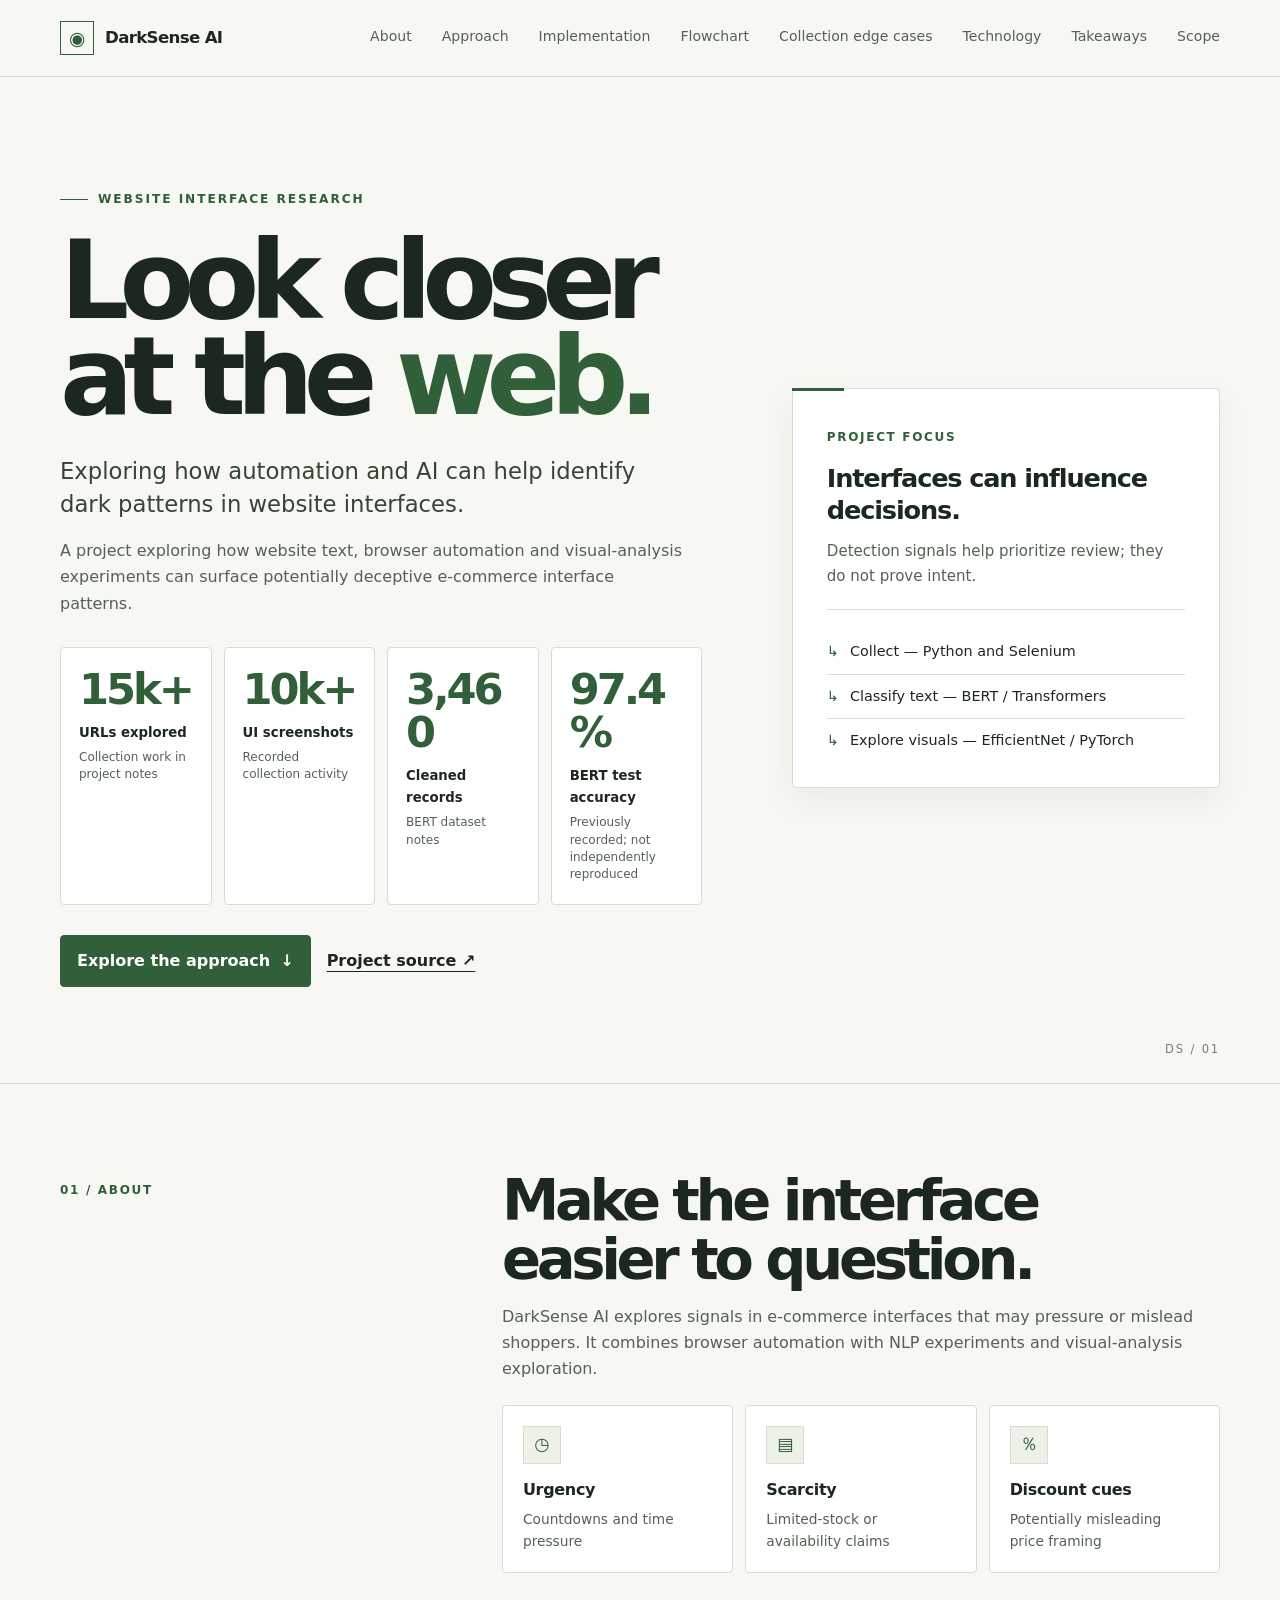
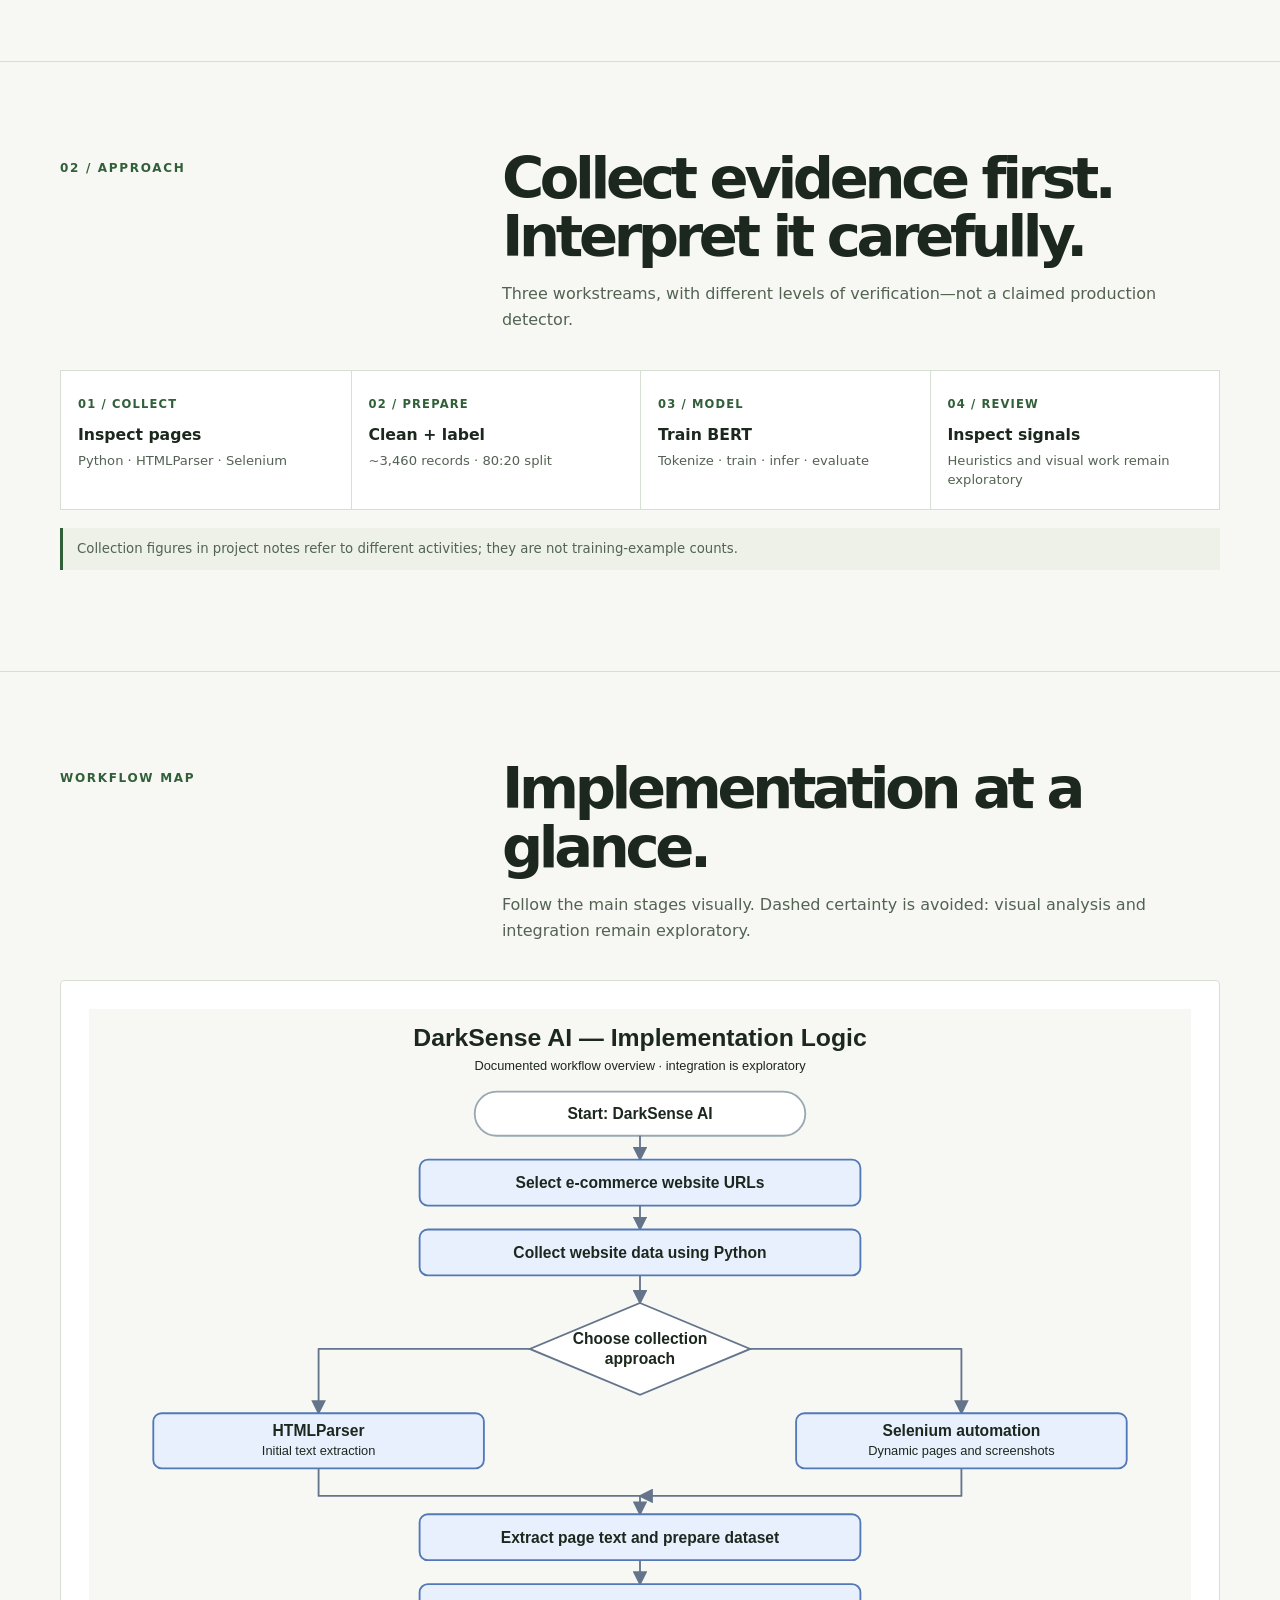
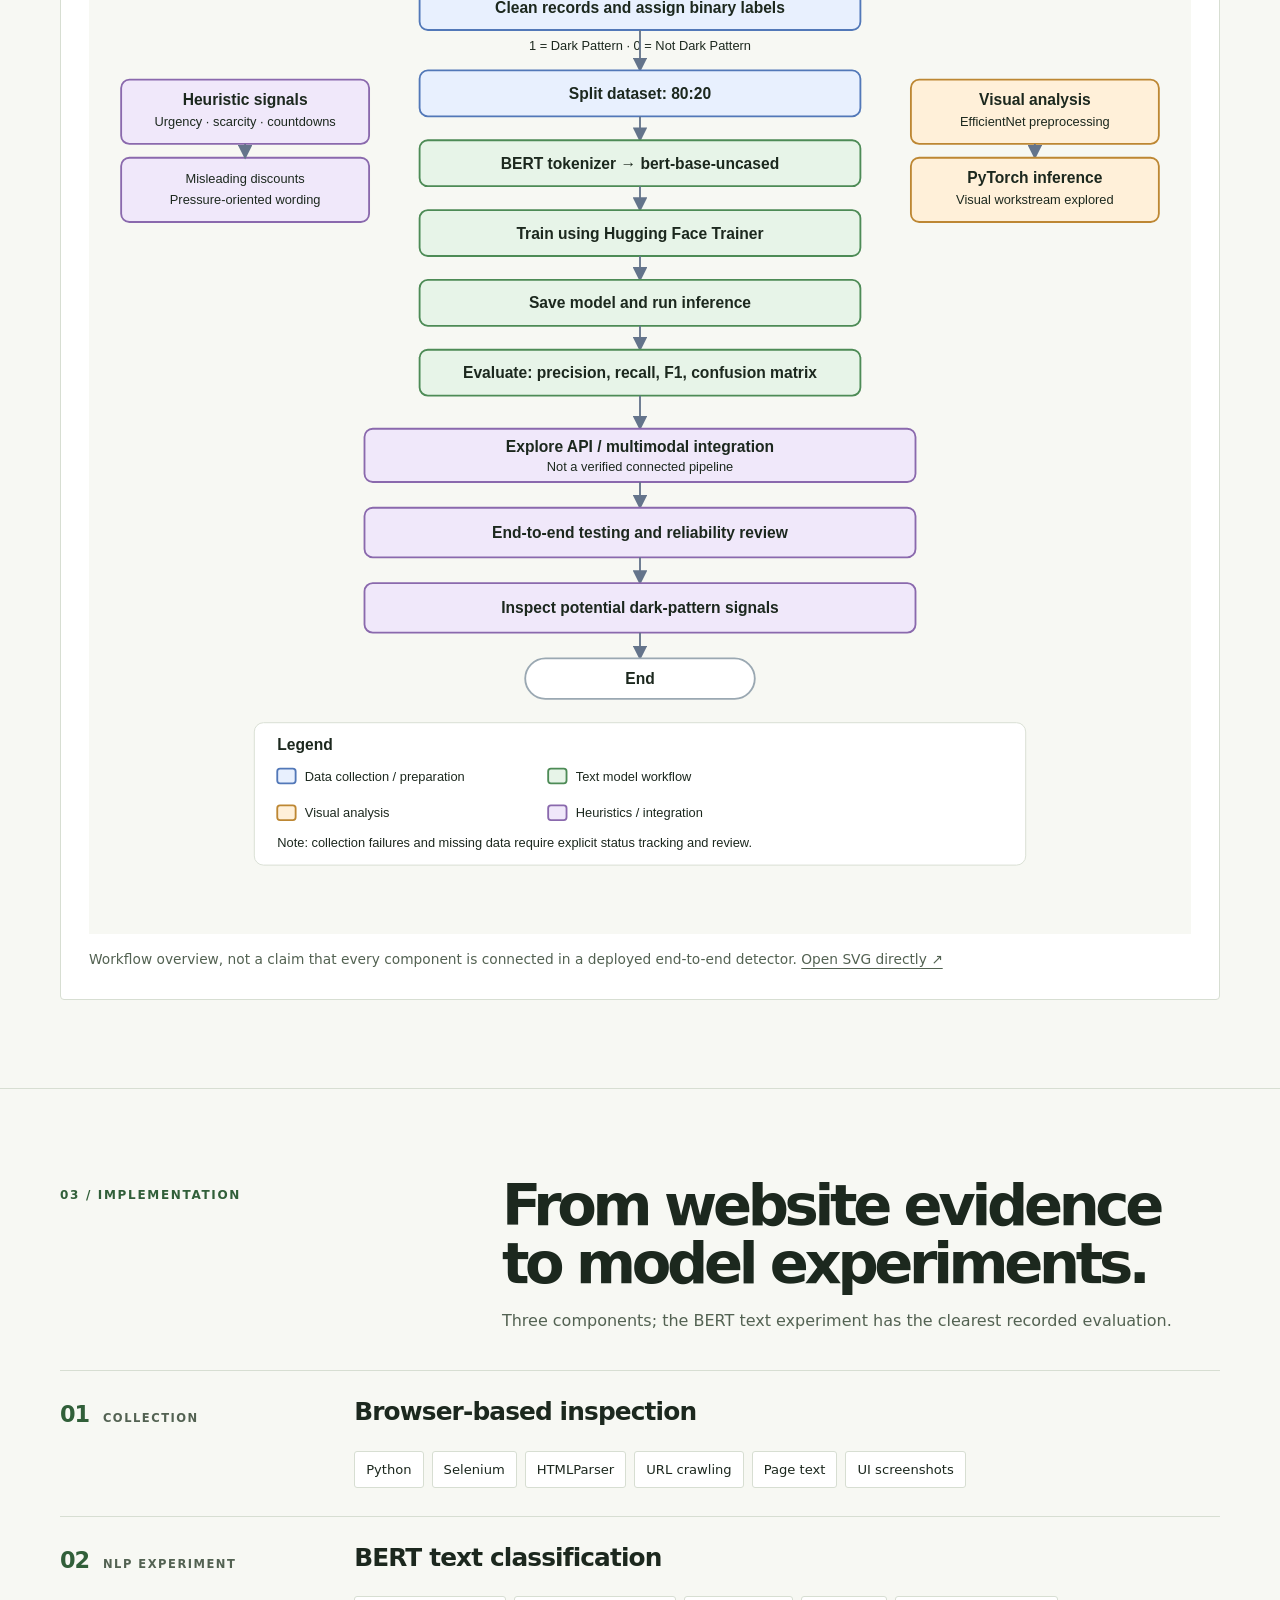
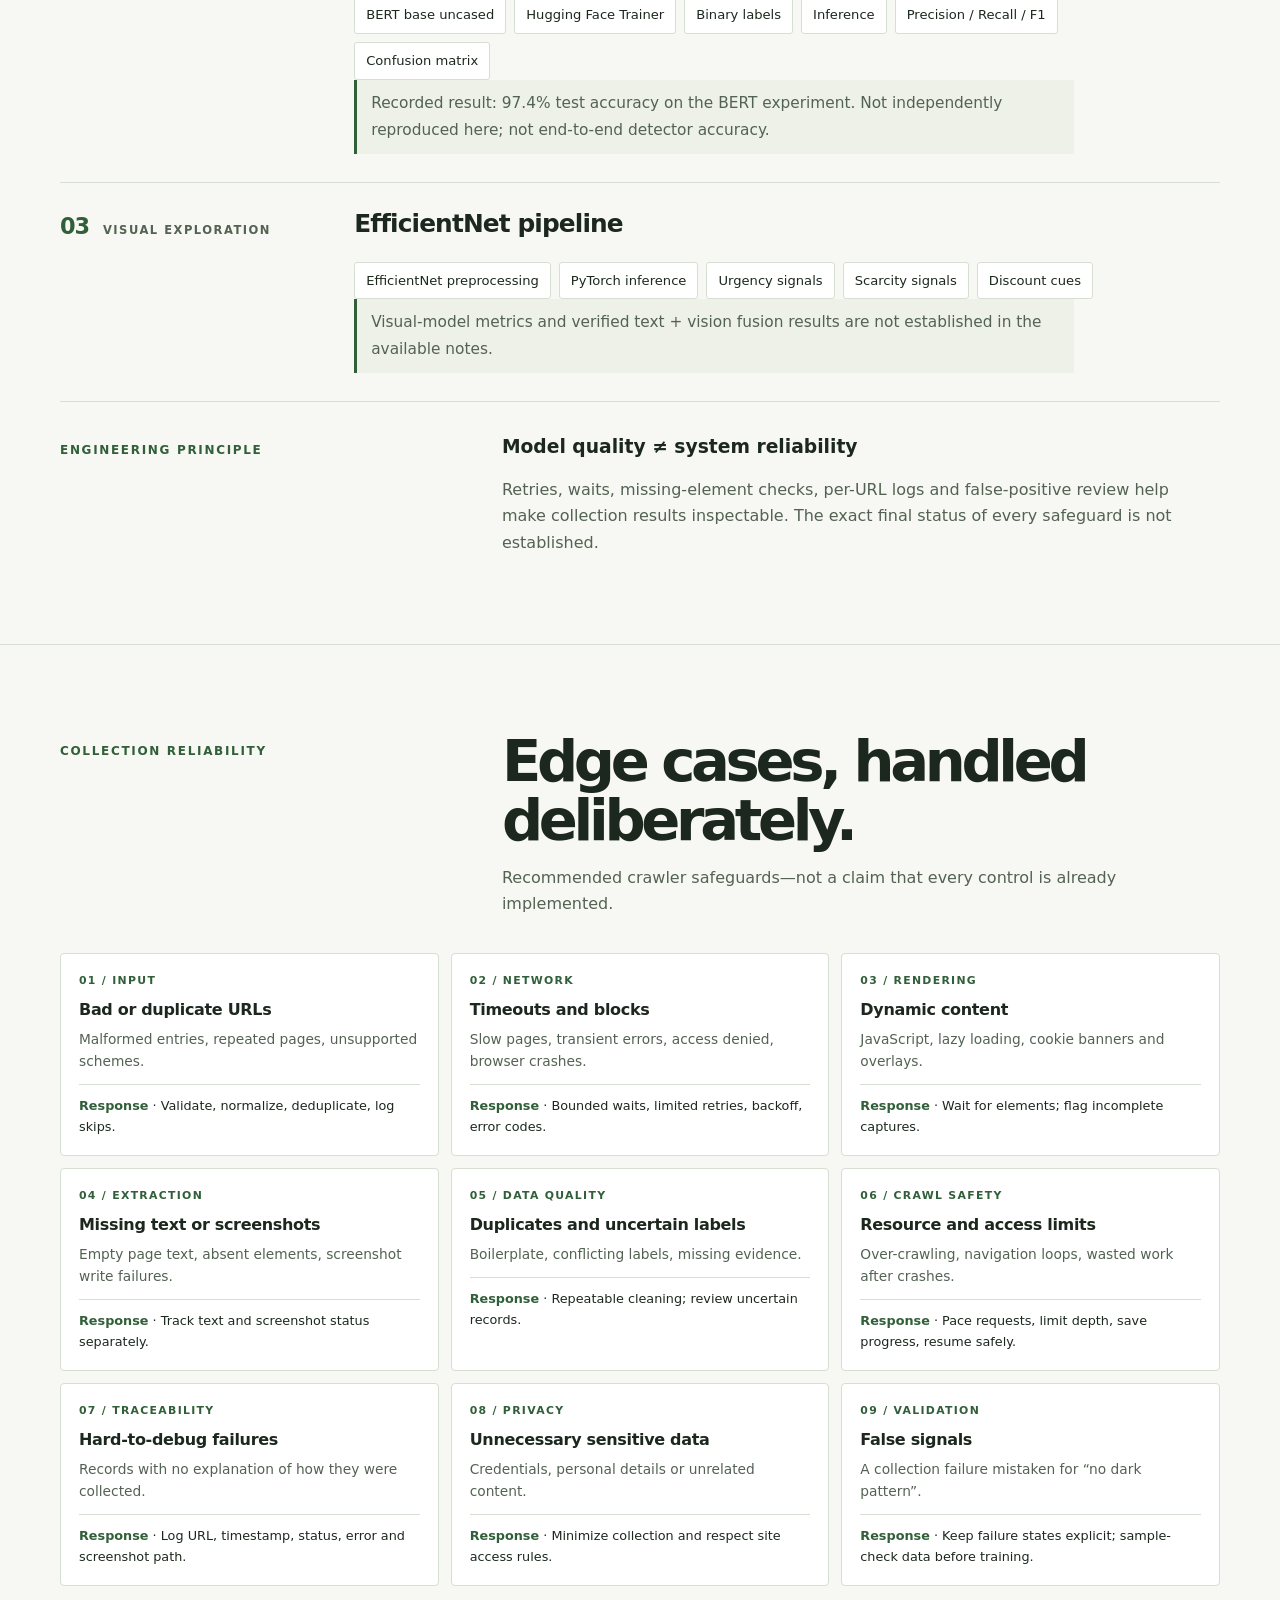
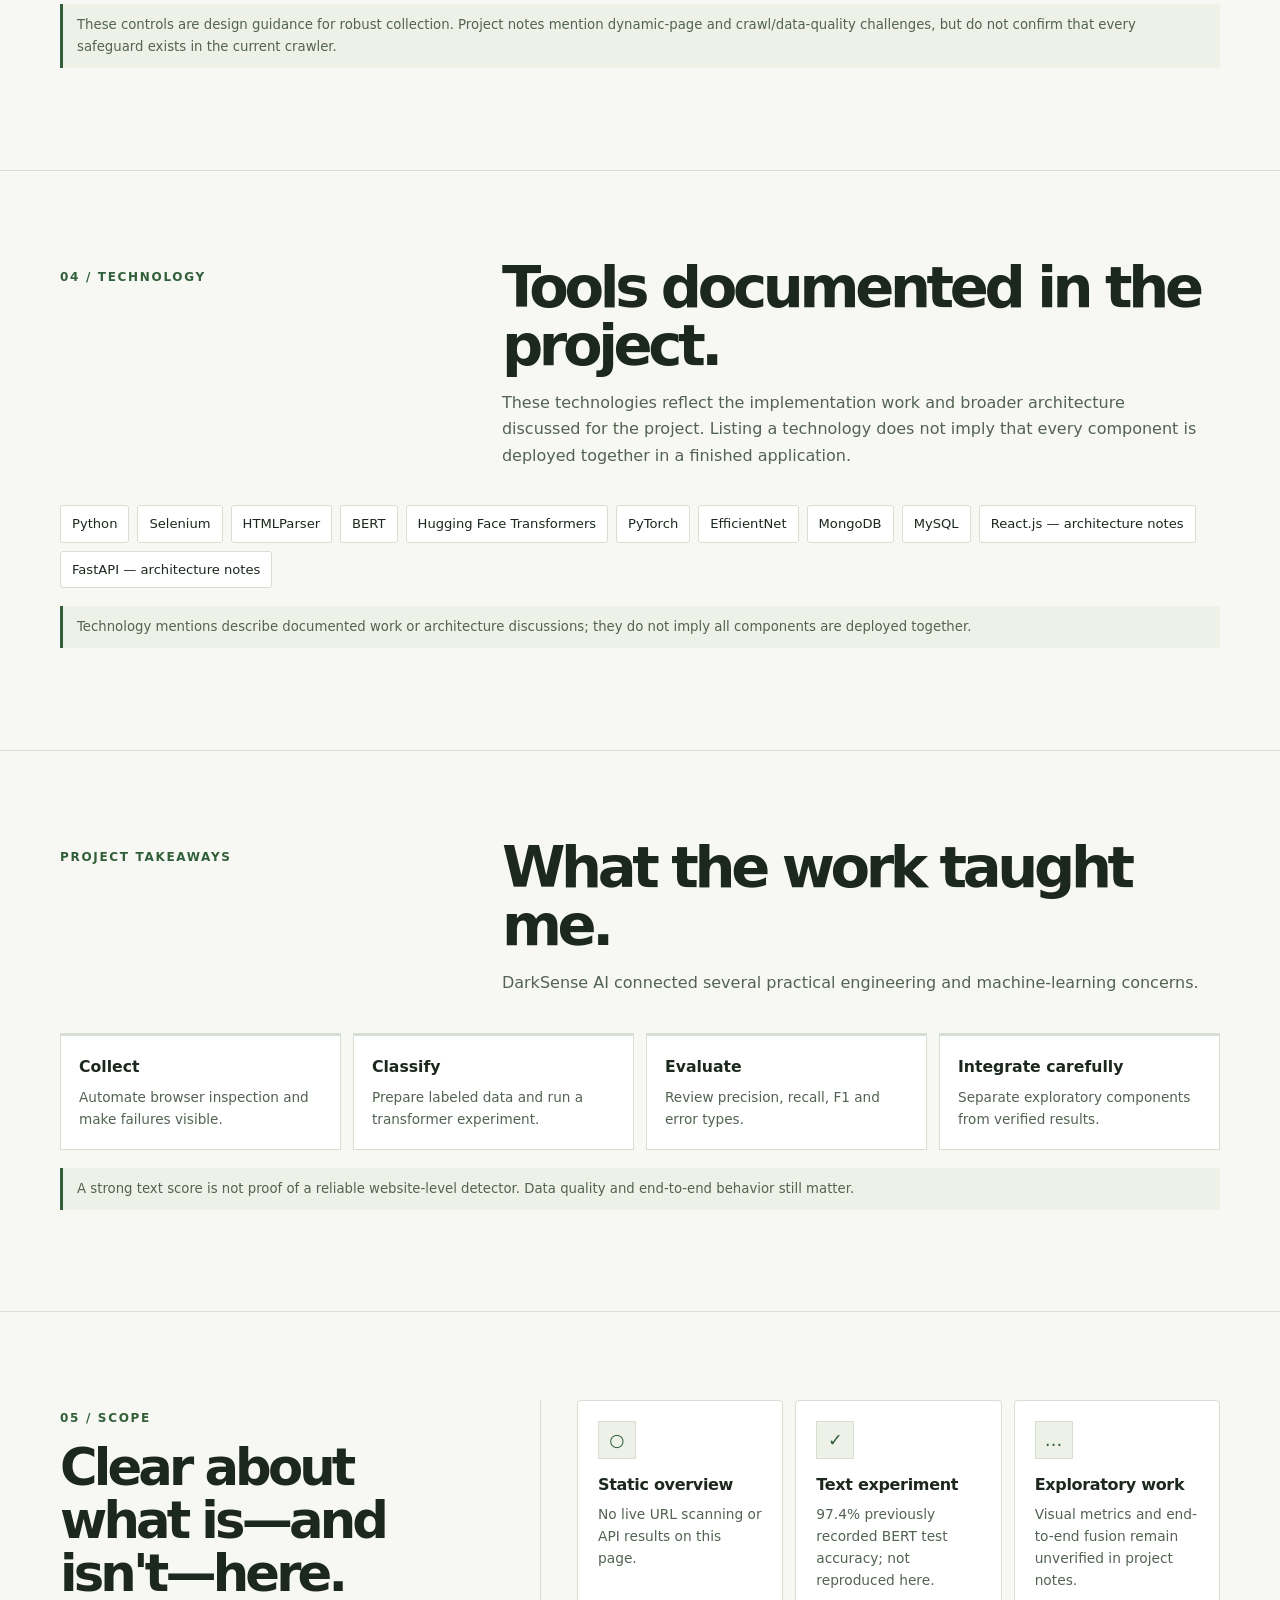
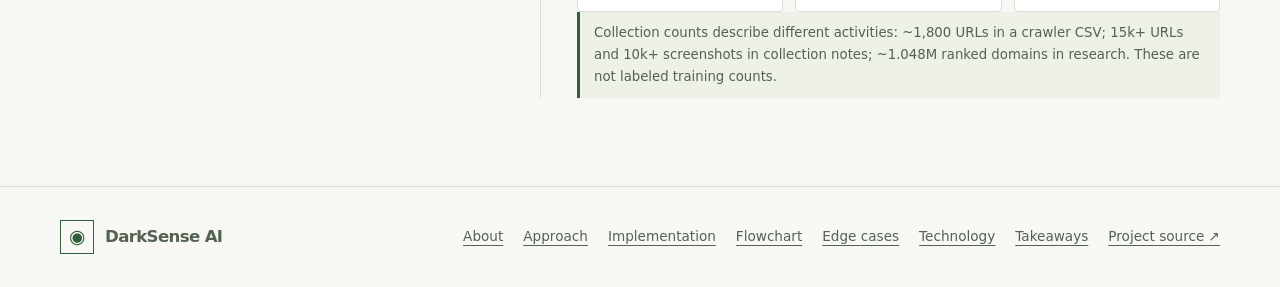
==== commit 761468c8: "Fix learning section after visual layout refactor" ====
--- a/darksense/index.html
+++ b/darksense/index.html
@@ -163,7 +163,7 @@
 <article class="edge-card"><span class="edge-tag">09 / VALIDATION</span><h3>False signals</h3><p>A collection failure mistaken for “no dark pattern”.</p><div class="response"><strong>Response</strong> · Keep failure states explicit; sample-check data before training.</div></article>
 </div><p class="note-line">These controls are design guidance for robust collection. Project notes mention dynamic-page and crawl/data-quality challenges, but do not confirm that every safeguard exists in the current crawler.</p></div></section>
 <section class="section" id="technology"><div class="wrap"><div class="section-heading"><div class="section-label">04 / Technology</div><div><h2>Tools documented in the project.</h2><p>These technologies reflect the implementation work and broader architecture discussed for the project. Listing a technology does not imply that every component is deployed together in a finished application.</p></div></div><div class="tech-pills"><span>Python</span><span>Selenium</span><span>HTMLParser</span><span>BERT</span><span>Hugging Face Transformers</span><span>PyTorch</span><span>EfficientNet</span><span>MongoDB</span><span>MySQL</span><span>React.js — architecture notes</span><span>FastAPI — architecture notes</span></div><p class="note-line">Technology mentions describe documented work or architecture discussions; they do not imply all components are deployed together.</p></div></section>
-<section class="section" id="learning"><div class="wrap"><div class="section-heading"><div class="section-label">Project takeaways</div><div><h2>What the work taught me.</h2><p>DarkSense AI connected several practical engineering and machine-learning concerns.</p></div></div><div class="learning-grid"><article class="learning-card"><h3>Collect</h3><p>Automate browser inspection and make failures visible.</p></article><article class="learning-card"><h3>Classify</h3><p>Prepare labeled data and run a transformer experiment.</p></article><article class="learning-card"><h3>Evaluate</h3><p>Review precision, recall, F1 and error types.</p></article><article class="learning-card"><h3>Integrate carefully</h3><p>Separate exploratory components from verified results.</p></article></div>p style="color:var(--muted);max-width:760px;margin:22px 0 0">A strong text-classification result does not by itself establish that a complete website detector works reliably. Data quality, crawler behavior and end-to-end integration also matter.</p></div></section>
+<section class="section" id="learning"><div class="wrap"><div class="section-heading"><div class="section-label">Project takeaways</div><div><h2>What the work taught me.</h2><p>DarkSense AI connected several practical engineering and machine-learning concerns.</p></div></div><div class="learning-grid"><article class="learning-card"><h3>Collect</h3><p>Automate browser inspection and make failures visible.</p></article><article class="learning-card"><h3>Classify</h3><p>Prepare labeled data and run a transformer experiment.</p></article><article class="learning-card"><h3>Evaluate</h3><p>Review precision, recall, F1 and error types.</p></article><article class="learning-card"><h3>Integrate carefully</h3><p>Separate exploratory components from verified results.</p></article></div><p class="note-line">A strong text score is not proof of a reliable website-level detector. Data quality and end-to-end behavior still matter.</p></div></section>
 <section class="section" id="scope"><div class="wrap scope"><div><div class="section-label">05 / Scope</div><h2>Clear about what is—and isn't—here.</h2></div><div class="scope-copy"><div class="signal-grid"><article class="signal-card"><div class="signal-icon" aria-hidden="true">○</div><h3>Static overview</h3><p>No live URL scanning or API results on this page.</p></article><article class="signal-card"><div class="signal-icon" aria-hidden="true">✓</div><h3>Text experiment</h3><p>97.4% previously recorded BERT test accuracy; not reproduced here.</p></article><article class="signal-card"><div class="signal-icon" aria-hidden="true">…</div><h3>Exploratory work</h3><p>Visual metrics and end-to-end fusion remain unverified in project notes.</p></article></div><p class="note-line">Collection counts describe different activities: ~1,800 URLs in a crawler CSV; 15k+ URLs and 10k+ screenshots in collection notes; ~1.048M ranked domains in research. These are not labeled training counts.</p></div></div></section>
 </main><footer class="footer"><div class="wrap footer-inner"><a class="brand" href="#home"><span class="brand-mark" aria-hidden="true">◉</span><span>DarkSense AI</span></a><div class="footer-links"><a href="#about">About</a><a href="#approach">Approach</a><a href="#implementation">Implementation</a><a href="#implementation-flowchart">Flowchart</a><a href="#collection-edge-cases">Edge cases</a><a href="#technology">Technology</a><a href="#learning">Takeaways</a><a href="https://github.com/laxmi-narayan-87/CL-PORT/tree/main/darksense" target="_blank" rel="noopener noreferrer">Project source ↗</a></div></div></footer>
 <script>(()=>{const b=document.getElementById('navToggle'),n=document.getElementById('navLinks');if(!b||!n)return;b.addEventListener('click',()=>{const o=n.classList.toggle('open');b.setAttribute('aria-expanded',String(o));b.textContent=o?'Close':'Menu'});n.querySelectorAll('a').forEach(a=>a.addEventListener('click',()=>{n.classList.remove('open');b.setAttribute('aria-expanded','false');b.textContent='Menu'}))})();</script>
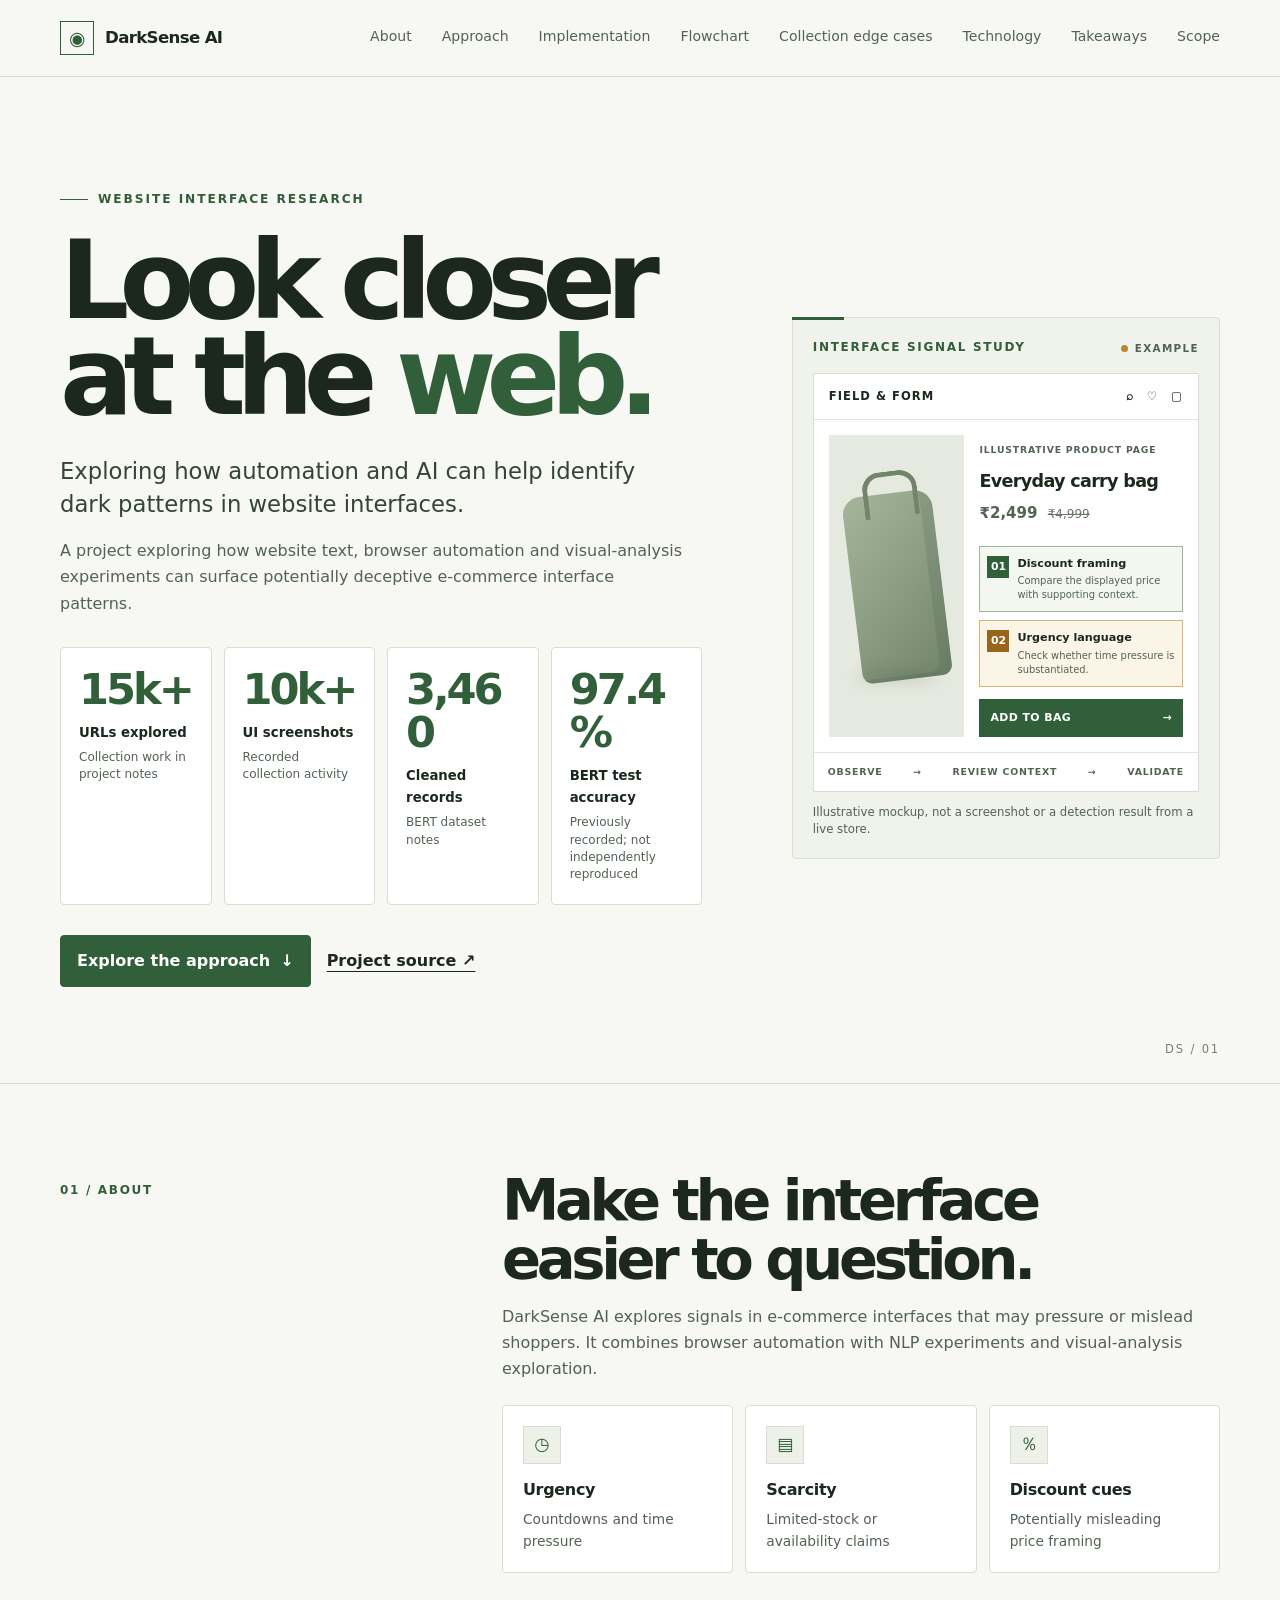
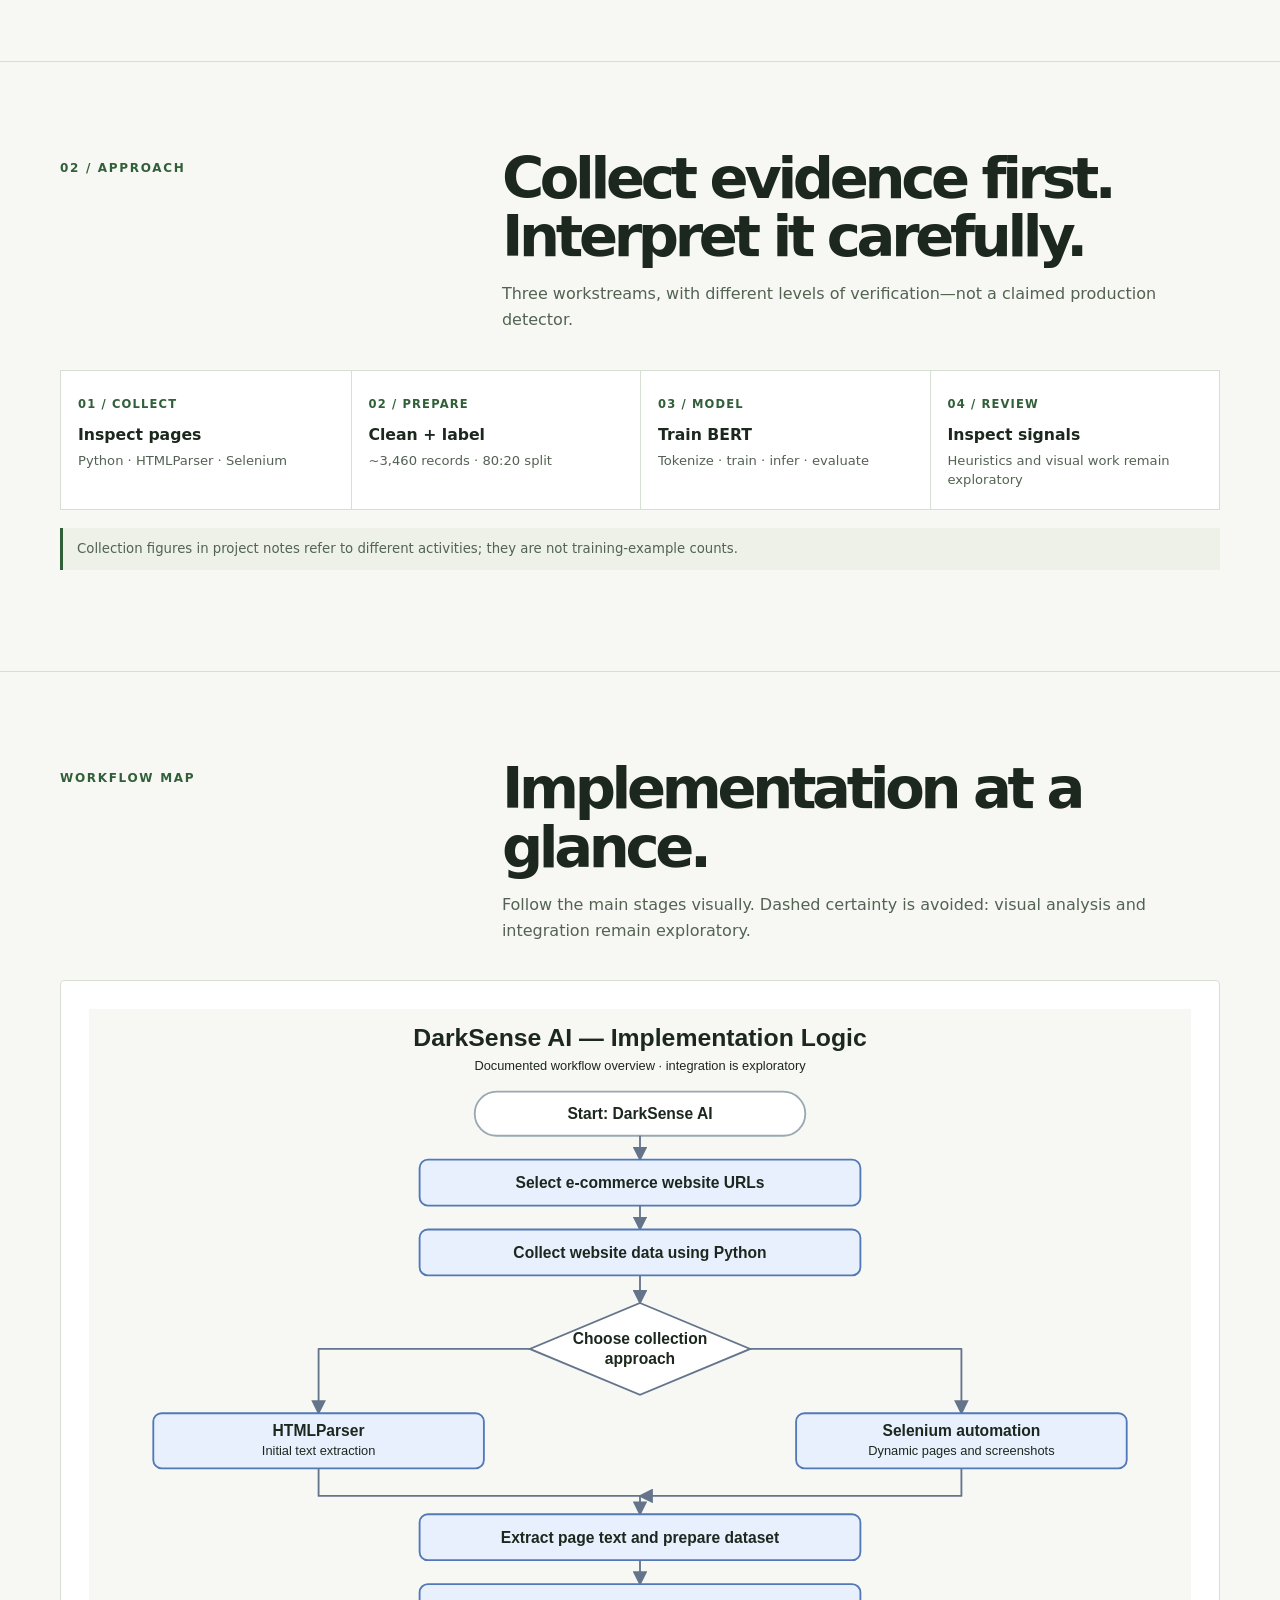
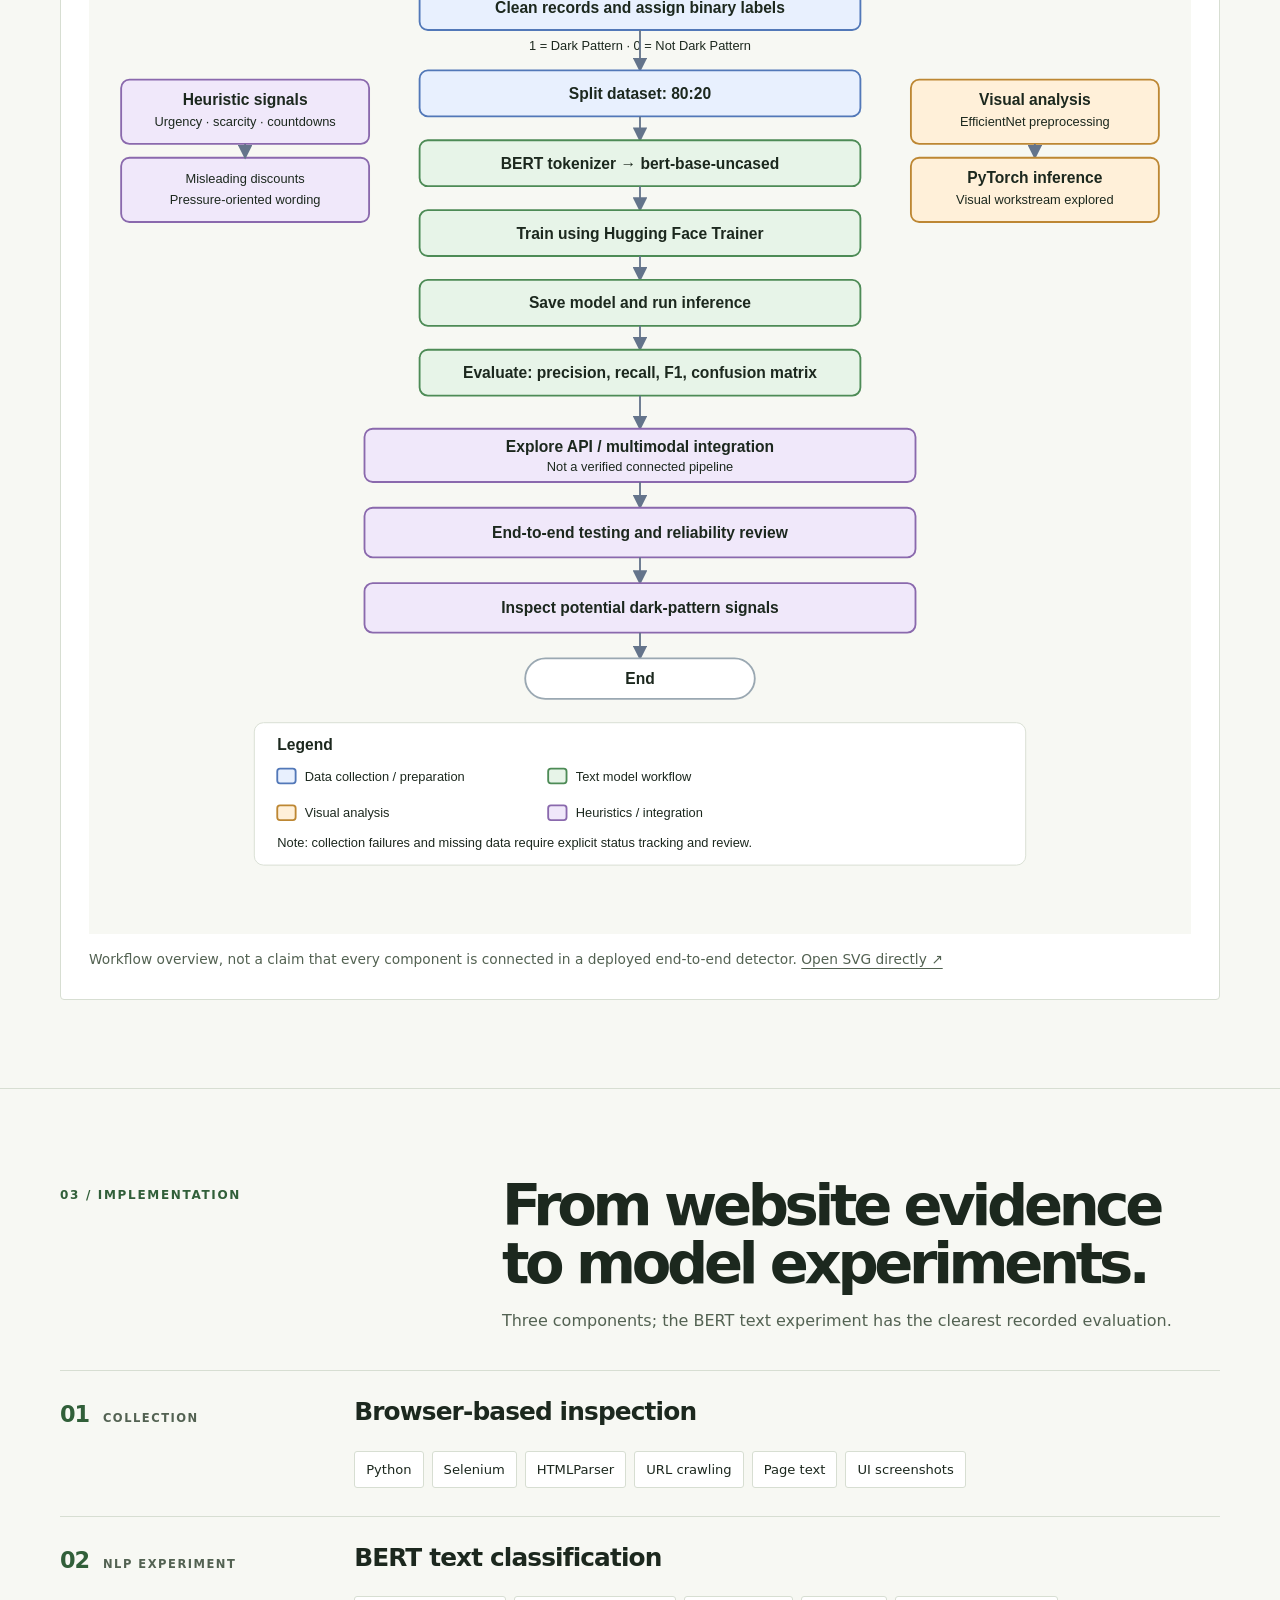
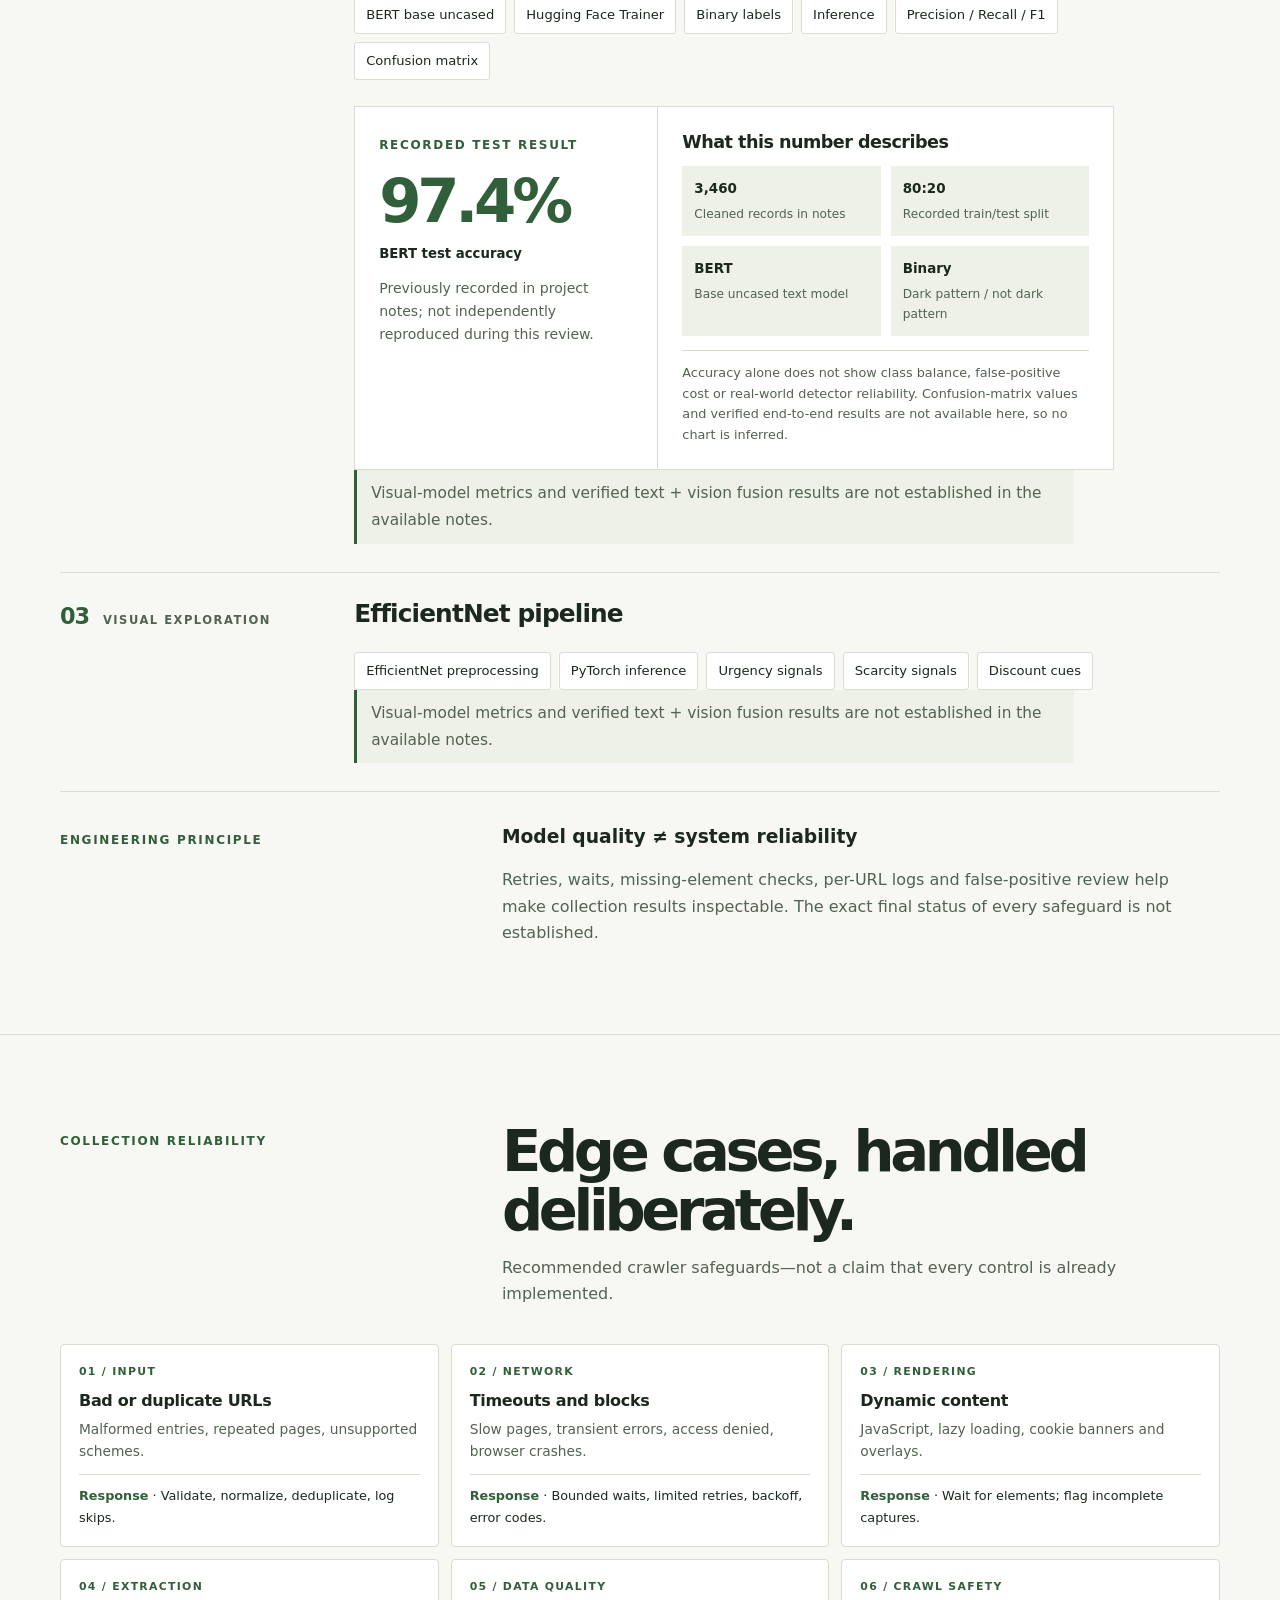
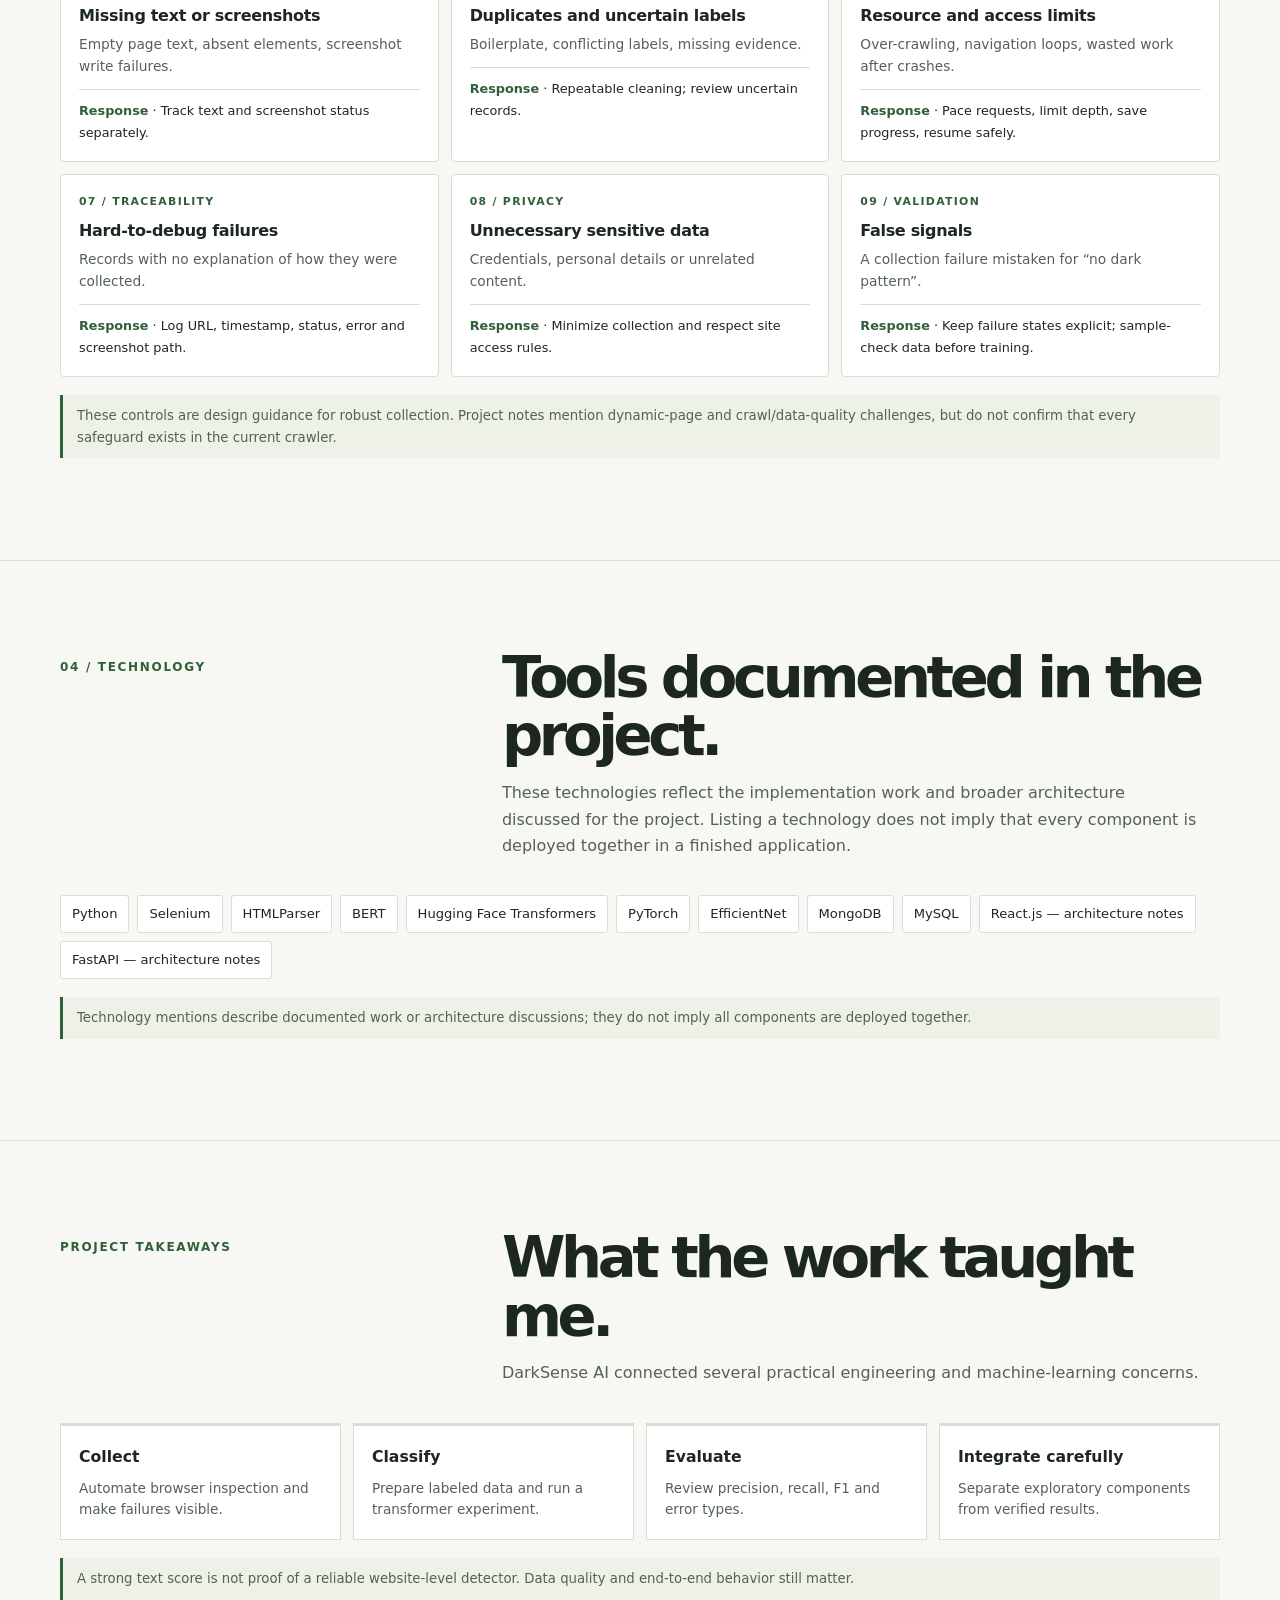
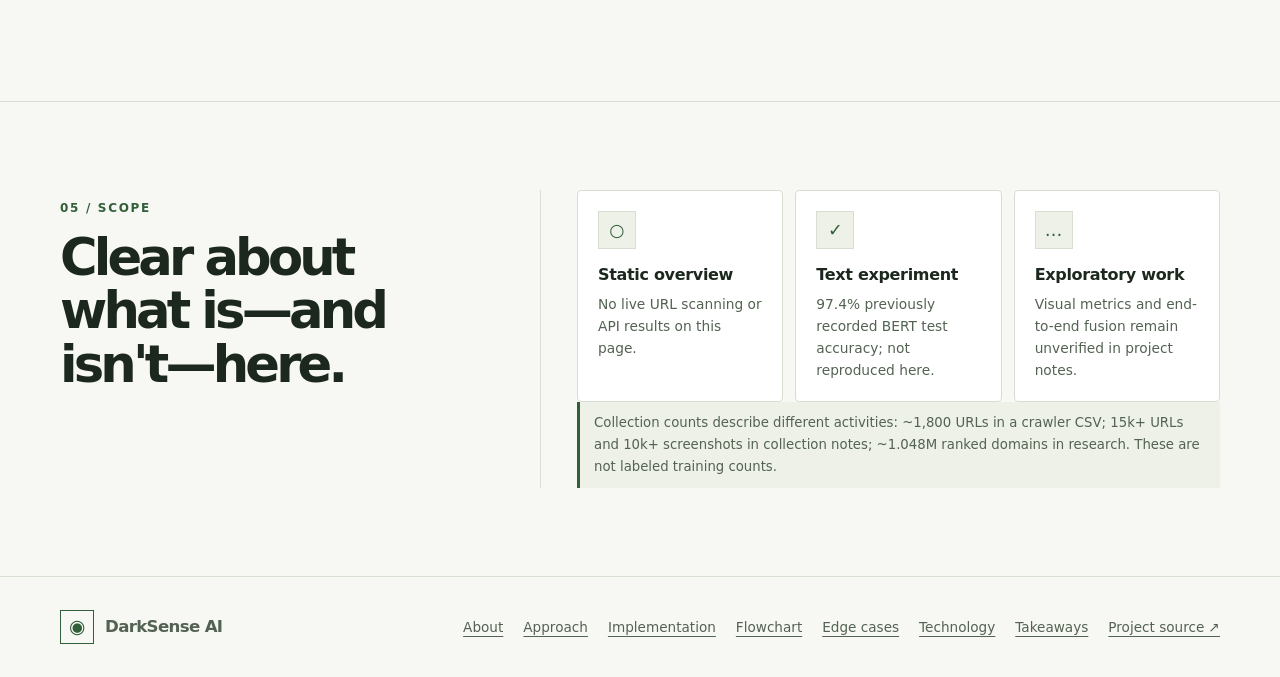
==== commit b3ebdc45: "Improve DarkSense case study visuals and model evidence" ====
--- a/darksense/index.html
+++ b/darksense/index.html
@@ -101,6 +101,11 @@
 @media(hover:hover){.button-link,.secondary-link{transition:background-color .18s ease,border-color .18s ease,color .18s ease}}
 @media(prefers-contrast:more){:root{--line:#aeb9a8;--muted:#394a39}.section,.stack-list,.approach,.implementation-grid{border-color:var(--line)}}
 
+/* Evidence-led hero visual and model experiment panel */
+.hero-evidence{padding:20px;background:#f0f3eb;box-shadow:none}.evidence-topline{display:flex;align-items:center;justify-content:space-between;gap:12px;margin-bottom:15px}.evidence-status{font-size:.65rem;letter-spacing:.13em;font-weight:800;color:var(--muted);display:flex;align-items:center;gap:7px}.evidence-status span{width:7px;height:7px;border-radius:50%;background:#b88735;display:inline-block}.mock-store{background:#fff;border:1px solid #d7ded2;color:#1c281e}.mock-store-head{display:flex;align-items:center;justify-content:space-between;padding:13px 15px;border-bottom:1px solid #e2e7dd;font-size:.72rem;letter-spacing:.09em;font-weight:800}.mock-product{display:grid;grid-template-columns:.8fr 1.2fr;gap:15px;padding:15px}.mock-product-art{min-height:245px;position:relative;display:grid;place-items:center;overflow:hidden;background:#e5e9df}.product-shape{width:66%;height:62%;background:linear-gradient(135deg,#a5b59b,#71856b);border-radius:18px 18px 10px 10px;transform:rotate(-7deg);box-shadow:inset -12px -4px 0 rgba(28,40,30,.1);position:relative}.product-shape:before{content:"";position:absolute;left:25%;top:-12%;width:50%;height:22%;border:5px solid #71856b;border-bottom:0;border-radius:18px 18px 0 0}.product-shadow{position:absolute;width:62%;height:12px;border-radius:50%;background:rgba(28,40,30,.13);bottom:18%;filter:blur(7px)}.mock-product-copy{min-width:0}.mock-kicker{font-size:.58rem;letter-spacing:.09em;color:#536252;font-weight:800}.mock-product-copy h2{font-size:1.1rem;letter-spacing:-.04em;line-height:1.2;margin:9px 0}.mock-price{font-size:.9rem;font-weight:800;margin:0 0 14px}.mock-price del{font-size:.75rem;font-weight:500;color:#697367;margin-left:5px}.signal-highlight{display:flex;gap:8px;padding:9px 7px;border:1px solid #9db79a;background:#f3f7f0;margin:8px 0;min-width:0}.signal-highlight.amber{border-color:#d7b56e;background:#fbf5e8}.signal-pin{display:grid;place-items:center;flex:0 0 22px;width:22px;height:22px;background:#315f39;color:#fff;font-size:.68rem;font-weight:800}.signal-highlight.amber .signal-pin{background:#98651d}.signal-highlight strong,.signal-highlight small{display:block}.signal-highlight strong{font-size:.7rem;line-height:1.35}.signal-highlight small{font-size:.62rem;line-height:1.45;color:#536252;margin-top:3px}.mock-cta{margin-top:12px;display:flex;justify-content:space-between;align-items:center;background:#315f39;color:white;padding:10px 11px;font-size:.68rem;font-weight:800;letter-spacing:.04em}.mock-foot{display:flex;align-items:center;justify-content:space-between;gap:6px;padding:11px 14px;border-top:1px solid #e2e7dd;color:#536252;font-size:.59rem;font-weight:800;letter-spacing:.08em}.visual-disclaimer{font-size:.73rem!important;line-height:1.45!important;margin:12px 0 0!important;color:#536252!important}.experiment-panel{margin-top:26px;border:1px solid var(--line);background:var(--surface);display:grid;grid-template-columns:minmax(0,.8fr) minmax(0,1.2fr)}.experiment-result{padding:24px;border-right:1px solid var(--line)}.experiment-result .metric-value{font-size:clamp(2.4rem,5vw,3.8rem)}.experiment-result p,.experiment-details p{font-size:.88rem;line-height:1.65;color:var(--muted);margin:12px 0 0}.experiment-details{padding:24px}.experiment-details h3{font-size:1.1rem;letter-spacing:-.03em;margin:0 0 12px}.experiment-facts{display:grid;grid-template-columns:repeat(2,minmax(0,1fr));gap:10px}.experiment-fact{padding:12px;background:var(--surface-2);min-width:0}.experiment-fact strong,.experiment-fact span{display:block}.experiment-fact strong{font-size:.84rem}.experiment-fact span{font-size:.76rem;color:var(--muted);margin-top:4px}.experiment-caveat{border-top:1px solid var(--line);margin-top:14px;padding-top:12px;font-size:.8rem;line-height:1.6;color:var(--muted)}
+@media(max-width:640px){.hero-evidence{padding:14px}.mock-product{grid-template-columns:1fr}.mock-product-art{min-height:145px}.product-shape{width:30%;height:70%}.product-shadow{width:28%;bottom:13%}.experiment-panel{grid-template-columns:1fr}.experiment-result{border-right:0;border-bottom:1px solid var(--line);padding:19px}.experiment-details{padding:19px}.mock-foot{font-size:.52rem;letter-spacing:.04em}}
+@media(prefers-reduced-motion:reduce){.product-shape{transform:none}}
+
 /* Visual-first case-study components */
 .metric-grid{display:grid;grid-template-columns:repeat(4,minmax(0,1fr));gap:12px;margin-top:30px}
 .metric-card{background:var(--surface);border:1px solid var(--line);padding:20px 18px;min-width:0;border-radius:4px}
@@ -139,7 +144,7 @@
 <a class="skip-link" href="#main-content">Skip to content</a>
 <header class="topbar"><div class="wrap nav"><a class="brand" href="#home" aria-label="DarkSense AI home"><span class="brand-mark" aria-hidden="true">◉</span><span>DarkSense AI</span></a><button class="nav-toggle" id="navToggle" aria-expanded="false" aria-controls="navLinks" aria-label="Toggle navigation">Menu</button><nav class="navlinks" id="navLinks" aria-label="Main navigation"><a href="#about">About</a><a href="#approach">Approach</a><a href="#implementation">Implementation</a><a href="#implementation-flowchart">Flowchart</a><a href="#collection-edge-cases">Collection edge cases</a><a href="#technology">Technology</a><a href="#learning">Takeaways</a><a href="#scope">Scope</a></nav></div></header>
 <main id="main-content">
-<section class="hero" id="home"><div class="wrap hero-grid"><div><p class="eyebrow">Website interface research</p><h1>Look closer at the <span>web.</span></h1><p class="lede">Exploring how automation and AI can help identify dark patterns in website interfaces.</p><p class="hero-copy">A project exploring how website text, browser automation and visual-analysis experiments can surface potentially deceptive e-commerce interface patterns.</p><div class="metric-grid" aria-label="Project research figures"><div class="metric-card"><span class="metric-value">15k+</span><span class="metric-label">URLs explored</span><span class="metric-note">Collection work in project notes</span></div><div class="metric-card"><span class="metric-value">10k+</span><span class="metric-label">UI screenshots</span><span class="metric-note">Recorded collection activity</span></div><div class="metric-card"><span class="metric-value">3,460</span><span class="metric-label">Cleaned records</span><span class="metric-note">BERT dataset notes</span></div><div class="metric-card"><span class="metric-value">97.4%</span><span class="metric-label">BERT test accuracy</span><span class="metric-note">Previously recorded; not independently reproduced</span></div></div><div class="actions"><a class="button-link" href="#approach">Explore the approach <span aria-hidden="true">↓</span></a><a class="text-link" href="https://github.com/laxmi-narayan-87/CL-PORT/tree/main/darksense" target="_blank" rel="noopener noreferrer">Project source ↗</a></div></div><aside class="hero-aside"><span class="aside-label">Project focus</span><h2>Interfaces can influence decisions.</h2><p>Detection signals help prioritize review; they do not prove intent.</p><div class="text-rule"></div><ul class="aside-list"><li>Collect — Python and Selenium</li><li>Classify text — BERT / Transformers</li><li>Explore visuals — EfficientNet / PyTorch</li></ul></aside></div></section>
+<section class="hero" id="home"><div class="wrap hero-grid"><div><p class="eyebrow">Website interface research</p><h1>Look closer at the <span>web.</span></h1><p class="lede">Exploring how automation and AI can help identify dark patterns in website interfaces.</p><p class="hero-copy">A project exploring how website text, browser automation and visual-analysis experiments can surface potentially deceptive e-commerce interface patterns.</p><div class="metric-grid" aria-label="Project research figures"><div class="metric-card"><span class="metric-value">15k+</span><span class="metric-label">URLs explored</span><span class="metric-note">Collection work in project notes</span></div><div class="metric-card"><span class="metric-value">10k+</span><span class="metric-label">UI screenshots</span><span class="metric-note">Recorded collection activity</span></div><div class="metric-card"><span class="metric-value">3,460</span><span class="metric-label">Cleaned records</span><span class="metric-note">BERT dataset notes</span></div><div class="metric-card"><span class="metric-value">97.4%</span><span class="metric-label">BERT test accuracy</span><span class="metric-note">Previously recorded; not independently reproduced</span></div></div><div class="actions"><a class="button-link" href="#approach">Explore the approach <span aria-hidden="true">↓</span></a><a class="text-link" href="https://github.com/laxmi-narayan-87/CL-PORT/tree/main/darksense" target="_blank" rel="noopener noreferrer">Project source ↗</a></div></div><aside class="hero-aside hero-evidence" aria-label="Illustrative interface showing possible dark-pattern signals"><div class="evidence-topline"><span class="aside-label">Interface signal study</span><span class="evidence-status"><span aria-hidden="true"></span> EXAMPLE</span></div><div class="mock-store"><div class="mock-store-head"><span>FIELD & FORM</span><span aria-hidden="true">⌕　♡　▢</span></div><div class="mock-product"><div class="mock-product-art" aria-hidden="true"><span class="product-shape"></span><span class="product-shadow"></span></div><div class="mock-product-copy"><span class="mock-kicker">ILLUSTRATIVE PRODUCT PAGE</span><h2>Everyday carry bag</h2><p class="mock-price">₹2,499 <del>₹4,999</del></p><div class="signal-highlight"><span class="signal-pin">01</span><span><strong>Discount framing</strong><small>Compare the displayed price with supporting context.</small></span></div><div class="signal-highlight amber"><span class="signal-pin">02</span><span><strong>Urgency language</strong><small>Check whether time pressure is substantiated.</small></span></div><div class="mock-cta" aria-hidden="true">ADD TO BAG <span>→</span></div></div></div><div class="mock-foot"><span>OBSERVE</span><span>→</span><span>REVIEW CONTEXT</span><span>→</span><span>VALIDATE</span></div></div><p class="visual-disclaimer">Illustrative mockup, not a screenshot or a detection result from a live store.</p></aside></div></section>
 <section class="section" id="about"><div class="wrap"><div class="section-heading compact"><div class="section-label">01 / About</div><div><h2>Make the interface easier to question.</h2><p>DarkSense AI explores signals in e-commerce interfaces that may pressure or mislead shoppers. It combines browser automation with NLP experiments and visual-analysis exploration.</p><div class="signal-grid" style="margin-top:22px"><article class="signal-card"><div class="signal-icon" aria-hidden="true">◷</div><h3>Urgency</h3><p>Countdowns and time pressure</p></article><article class="signal-card"><div class="signal-icon" aria-hidden="true">▤</div><h3>Scarcity</h3><p>Limited-stock or availability claims</p></article><article class="signal-card"><div class="signal-icon" aria-hidden="true">％</div><h3>Discount cues</h3><p>Potentially misleading price framing</p></article></div></div></div></div></section>
 <section class="section" id="approach"><div class="wrap"><div class="section-heading"><div class="section-label">02 / Approach</div><div><h2>Collect evidence first. Interpret it carefully.</h2><p>Three workstreams, with different levels of verification—not a claimed production detector.</p></div></div><div class="workflow-strip">
 <article class="workflow-step"><span class="step-num">01 / COLLECT</span><h3>Inspect pages</h3><p>Python · HTMLParser · Selenium</p></article>
@@ -149,7 +154,7 @@
 </div><p class="note-line">Collection figures in project notes refer to different activities; they are not training-example counts.</p></div></div></section>
 
 <section class="section" id="implementation-flowchart"><div class="wrap"><div class="section-heading"><div class="section-label">Workflow map</div><div><h2>Implementation at a glance.</h2><p>Follow the main stages visually. Dashed certainty is avoided: visual analysis and integration remain exploratory.</p></div></div><figure style="margin:0;border:1px solid var(--line);background:var(--surface);padding:clamp(12px,2.5vw,28px);border-radius:4px"><img src="implementation-flowchart.svg" alt="DarkSense AI flowchart showing website URL selection, Python and Selenium collection, text cleaning and labeling, BERT training and evaluation, separate visual and heuristic workstreams, and exploratory integration review" width="1400" height="1900" loading="lazy" style="display:block;width:100%;height:auto"><figcaption style="color:var(--muted);font-size:.86rem;margin-top:14px">Workflow overview, not a claim that every component is connected in a deployed end-to-end detector. <a href="implementation-flowchart.svg" target="_blank" rel="noopener noreferrer">Open SVG directly ↗</a></figcaption></figure></div></section>
-<section class="section" id="implementation"><div class="wrap"><div class="section-heading"><div class="section-label">03 / Implementation</div><div><h2>From website evidence to model experiments.</h2><p>Three components; the BERT text experiment has the clearest recorded evaluation.</p></div></div><div class="implementation-grid"><article><div class="implementation-index"><span class="number">01</span><span>COLLECTION</span></div><div class="implementation-copy"><h3>Browser-based inspection</h3><div class="tech-pills"><span>Python</span><span>Selenium</span><span>HTMLParser</span><span>URL crawling</span><span>Page text</span><span>UI screenshots</span></div></div></article><article><div class="implementation-index"><span class="number">02</span><span>NLP EXPERIMENT</span></div><div class="implementation-copy"><h3>BERT text classification</h3><div class="tech-pills"><span>BERT base uncased</span><span>Hugging Face Trainer</span><span>Binary labels</span><span>Inference</span><span>Precision / Recall / F1</span><span>Confusion matrix</span></div><p class="note-line">Recorded result: 97.4% test accuracy on the BERT experiment. Not independently reproduced here; not end-to-end detector accuracy.</p></div></article><article><div class="implementation-index"><span class="number">03</span><span>VISUAL EXPLORATION</span></div><div class="implementation-copy"><h3>EfficientNet pipeline</h3><div class="tech-pills"><span>EfficientNet preprocessing</span><span>PyTorch inference</span><span>Urgency signals</span><span>Scarcity signals</span><span>Discount cues</span></div><p class="note-line">Visual-model metrics and verified text + vision fusion results are not established in the available notes.</p></div></article></div><div class="section-heading compact" style="margin-top:30px"><div class="section-label">Engineering principle</div><div><h3 style="margin:0 0 8px">Model quality ≠ system reliability</h3><p>Retries, waits, missing-element checks, per-URL logs and false-positive review help make collection results inspectable. The exact final status of every safeguard is not established.</p></div></div></div></section>
+<section class="section" id="implementation"><div class="wrap"><div class="section-heading"><div class="section-label">03 / Implementation</div><div><h2>From website evidence to model experiments.</h2><p>Three components; the BERT text experiment has the clearest recorded evaluation.</p></div></div><div class="implementation-grid"><article><div class="implementation-index"><span class="number">01</span><span>COLLECTION</span></div><div class="implementation-copy"><h3>Browser-based inspection</h3><div class="tech-pills"><span>Python</span><span>Selenium</span><span>HTMLParser</span><span>URL crawling</span><span>Page text</span><span>UI screenshots</span></div></div></article><article><div class="implementation-index"><span class="number">02</span><span>NLP EXPERIMENT</span></div><div class="implementation-copy"><h3>BERT text classification</h3><div class="tech-pills"><span>BERT base uncased</span><span>Hugging Face Trainer</span><span>Binary labels</span><span>Inference</span><span>Precision / Recall / F1</span><span>Confusion matrix</span></div><div class="experiment-panel" aria-label="Recorded BERT text experiment summary"><div class="experiment-result"><span class="aside-label">Recorded test result</span><span class="metric-value" style="margin-top:14px">97.4%</span><span class="metric-label">BERT test accuracy</span><p>Previously recorded in project notes; not independently reproduced during this review.</p></div><div class="experiment-details"><h3>What this number describes</h3><div class="experiment-facts"><div class="experiment-fact"><strong>3,460</strong><span>Cleaned records in notes</span></div><div class="experiment-fact"><strong>80:20</strong><span>Recorded train/test split</span></div><div class="experiment-fact"><strong>BERT</strong><span>Base uncased text model</span></div><div class="experiment-fact"><strong>Binary</strong><span>Dark pattern / not dark pattern</span></div></div><div class="experiment-caveat">Accuracy alone does not show class balance, false-positive cost or real-world detector reliability. Confusion-matrix values and verified end-to-end results are not available here, so no chart is inferred.</div></div></div><p class="note-line">Visual-model metrics and verified text + vision fusion results are not established in the available notes.</p></div></article><article><div class="implementation-index"><span class="number">03</span><span>VISUAL EXPLORATION</span></div><div class="implementation-copy"><h3>EfficientNet pipeline</h3><div class="tech-pills"><span>EfficientNet preprocessing</span><span>PyTorch inference</span><span>Urgency signals</span><span>Scarcity signals</span><span>Discount cues</span></div><p class="note-line">Visual-model metrics and verified text + vision fusion results are not established in the available notes.</p></div></article></div><div class="section-heading compact" style="margin-top:30px"><div class="section-label">Engineering principle</div><div><h3 style="margin:0 0 8px">Model quality ≠ system reliability</h3><p>Retries, waits, missing-element checks, per-URL logs and false-positive review help make collection results inspectable. The exact final status of every safeguard is not established.</p></div></div></div></section>
 <section class="section" id="collection-edge-cases"><div class="wrap"><div class="section-heading"><div class="section-label">Collection reliability</div><div><h2>Edge cases, handled deliberately.</h2><p>Recommended crawler safeguards—not a claim that every control is already implemented.</p></div></div>
 <div class="edge-grid">
 <article class="edge-card"><span class="edge-tag">01 / INPUT</span><h3>Bad or duplicate URLs</h3><p>Malformed entries, repeated pages, unsupported schemes.</p><div class="response"><strong>Response</strong> · Validate, normalize, deduplicate, log skips.</div></article>
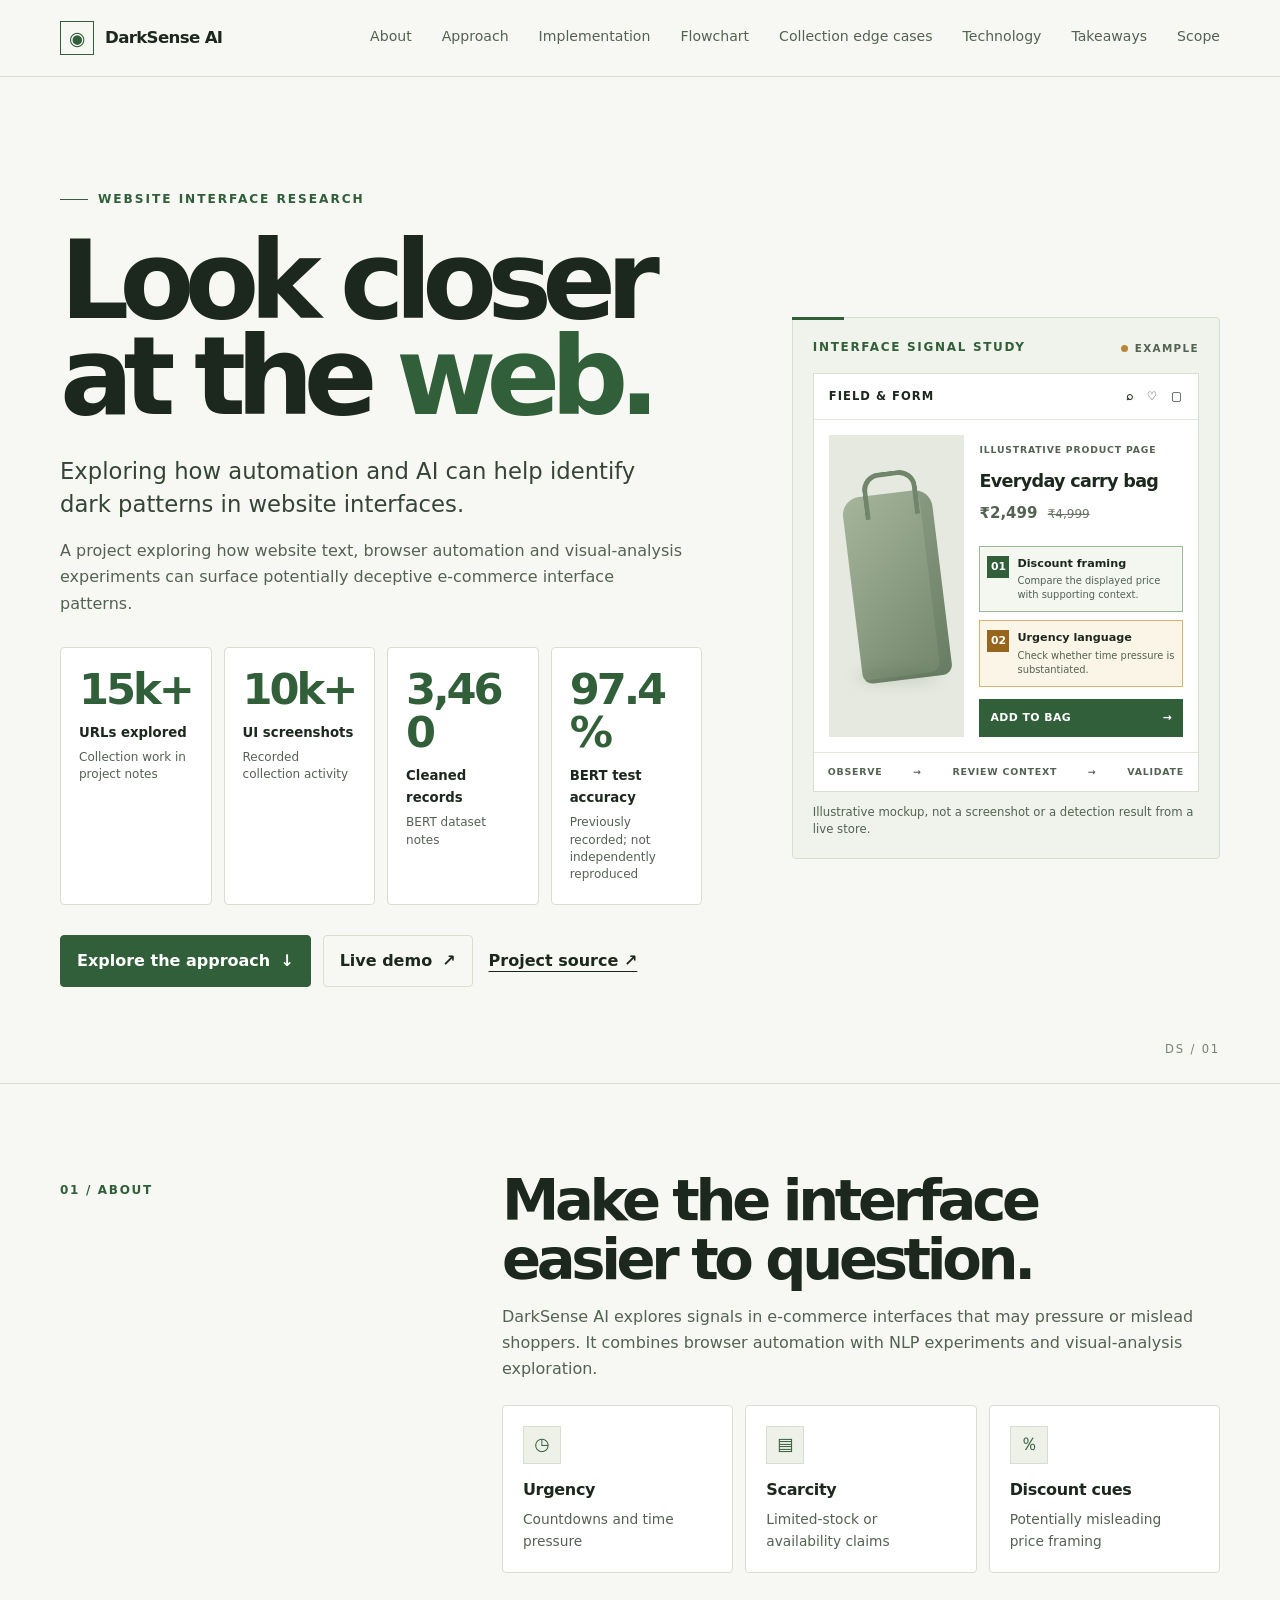
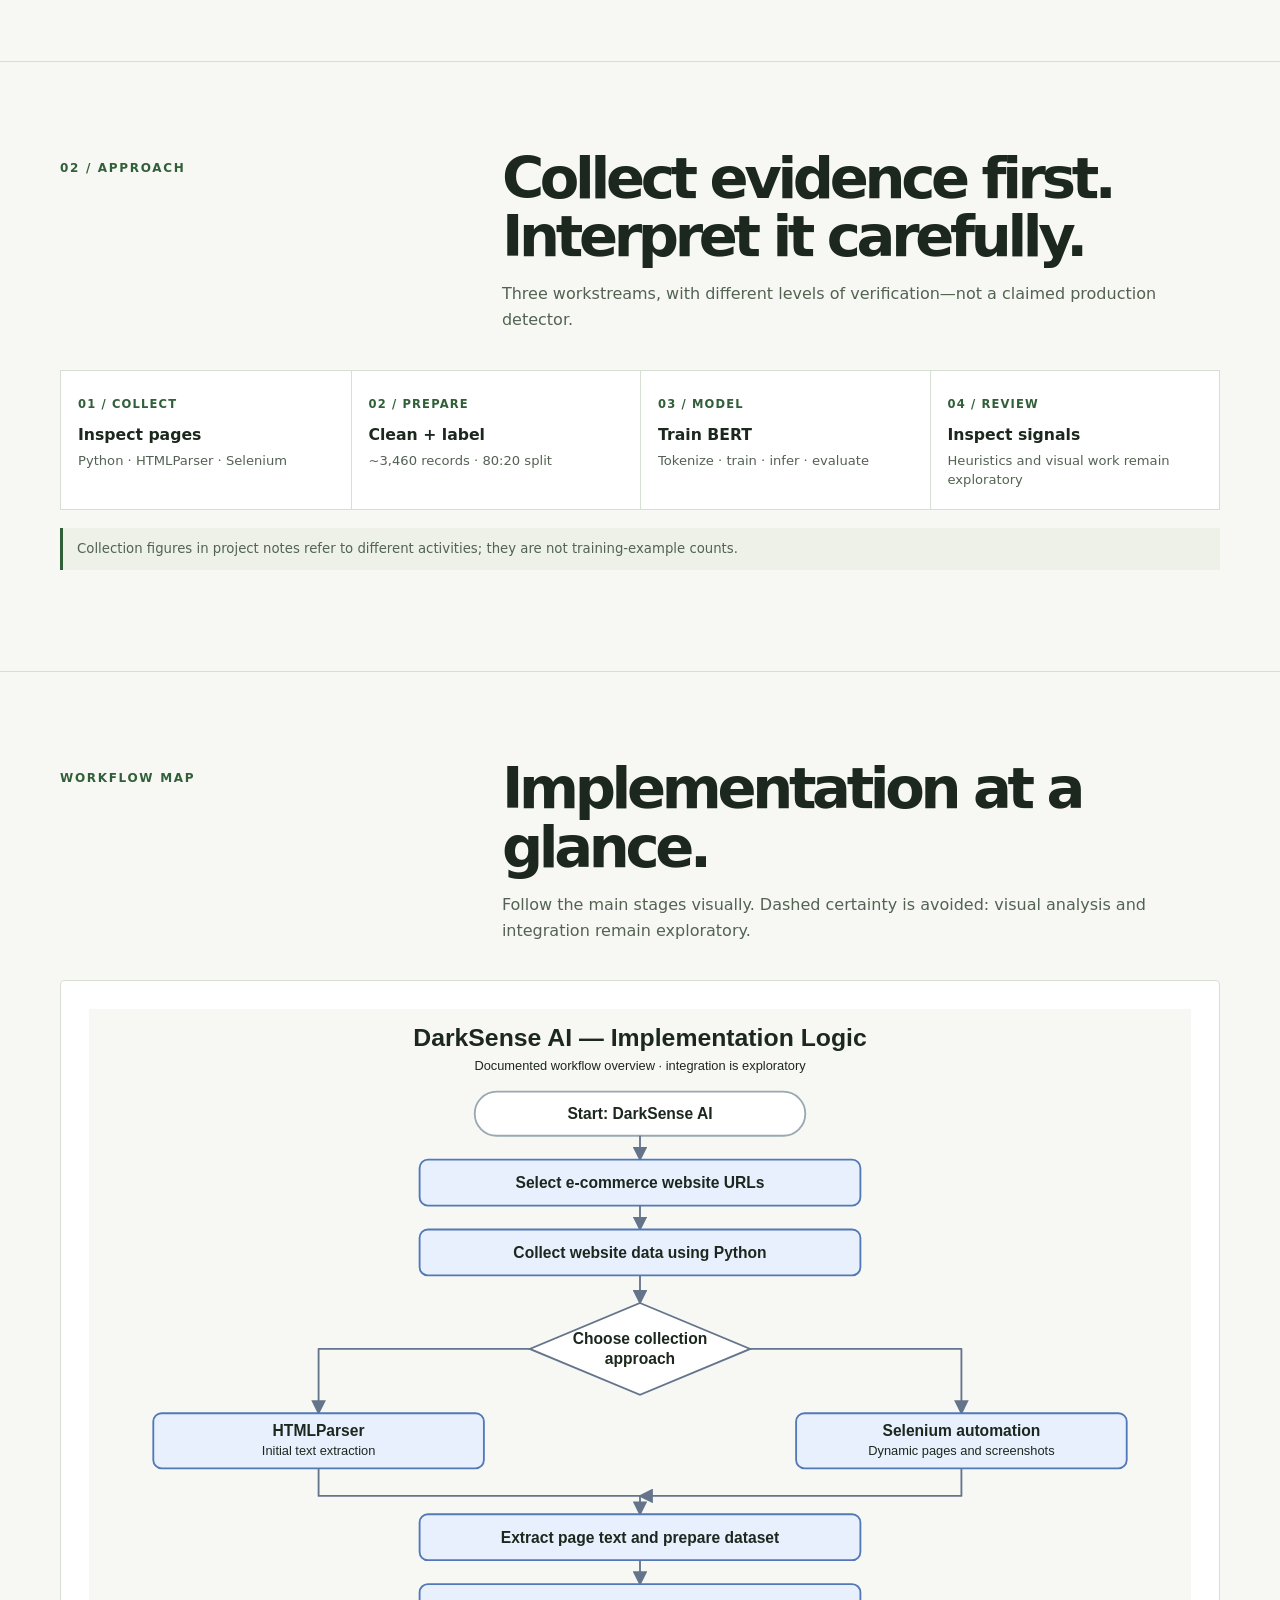
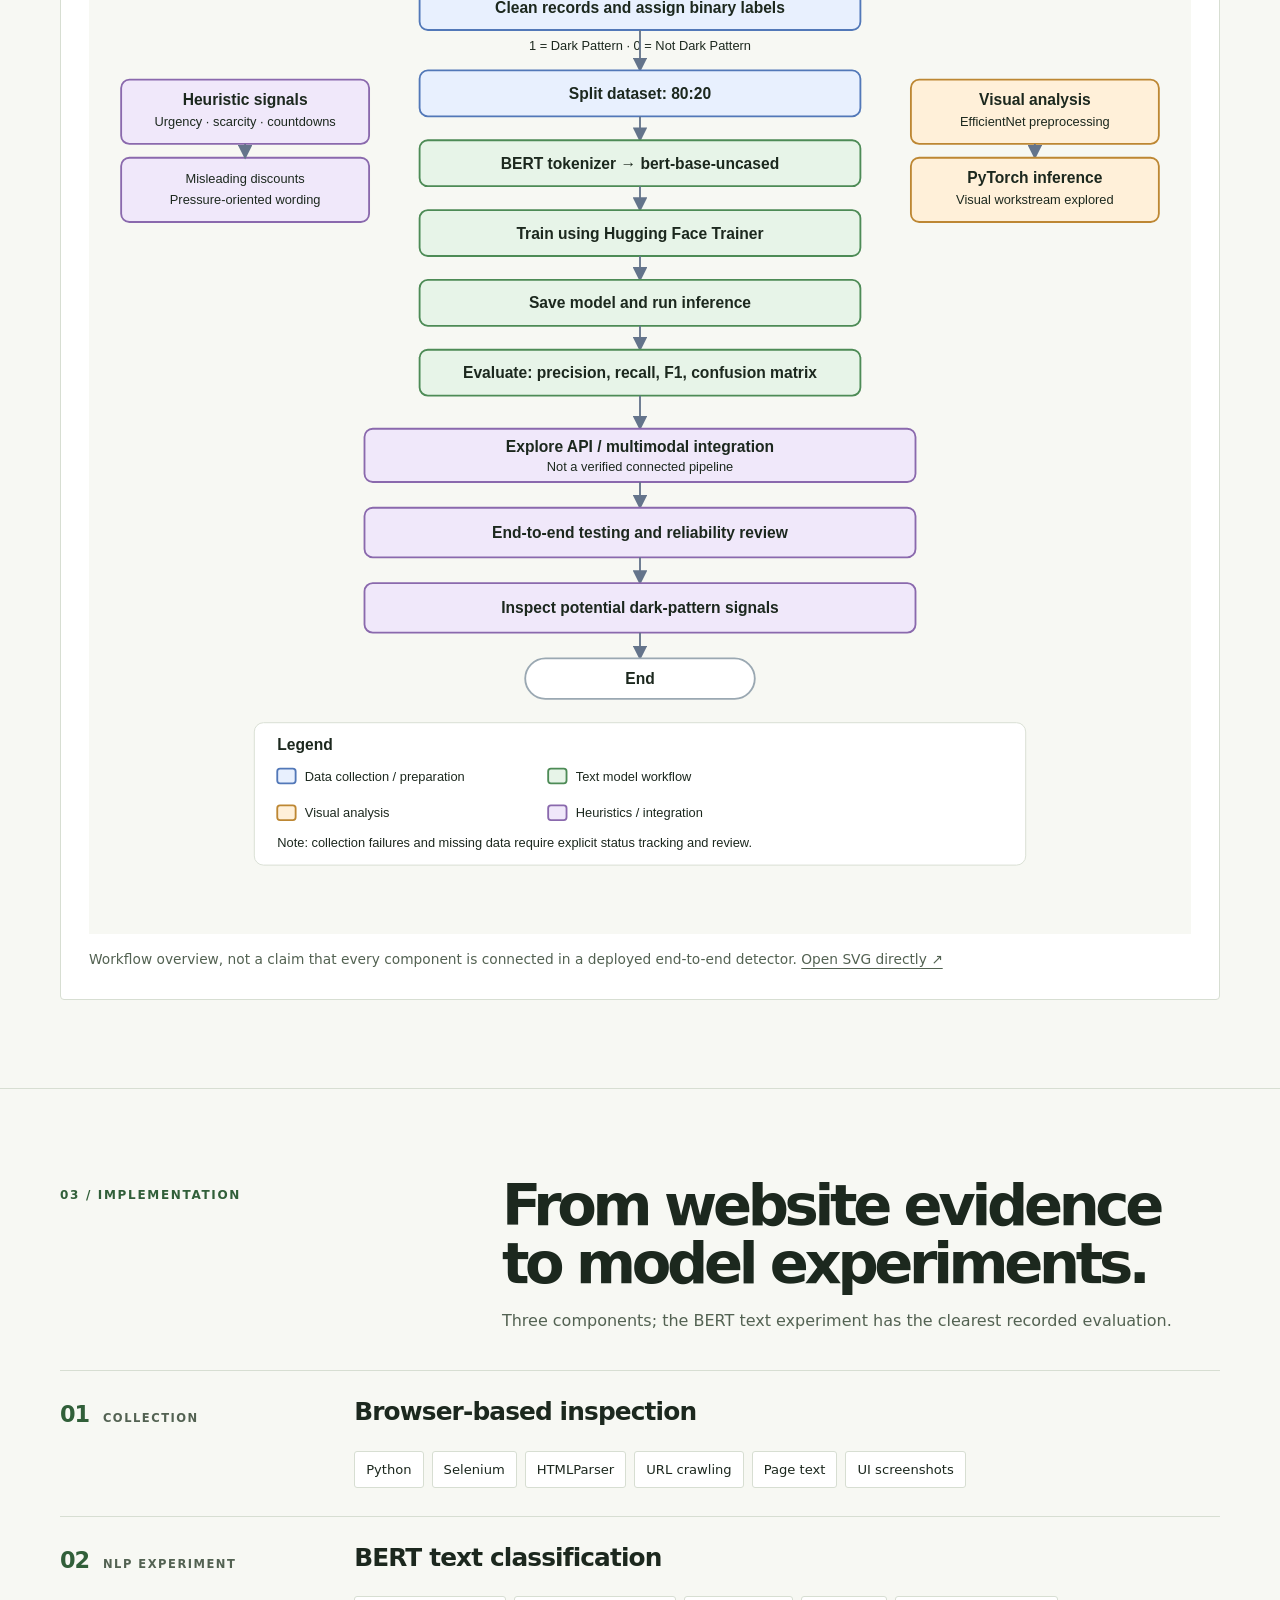
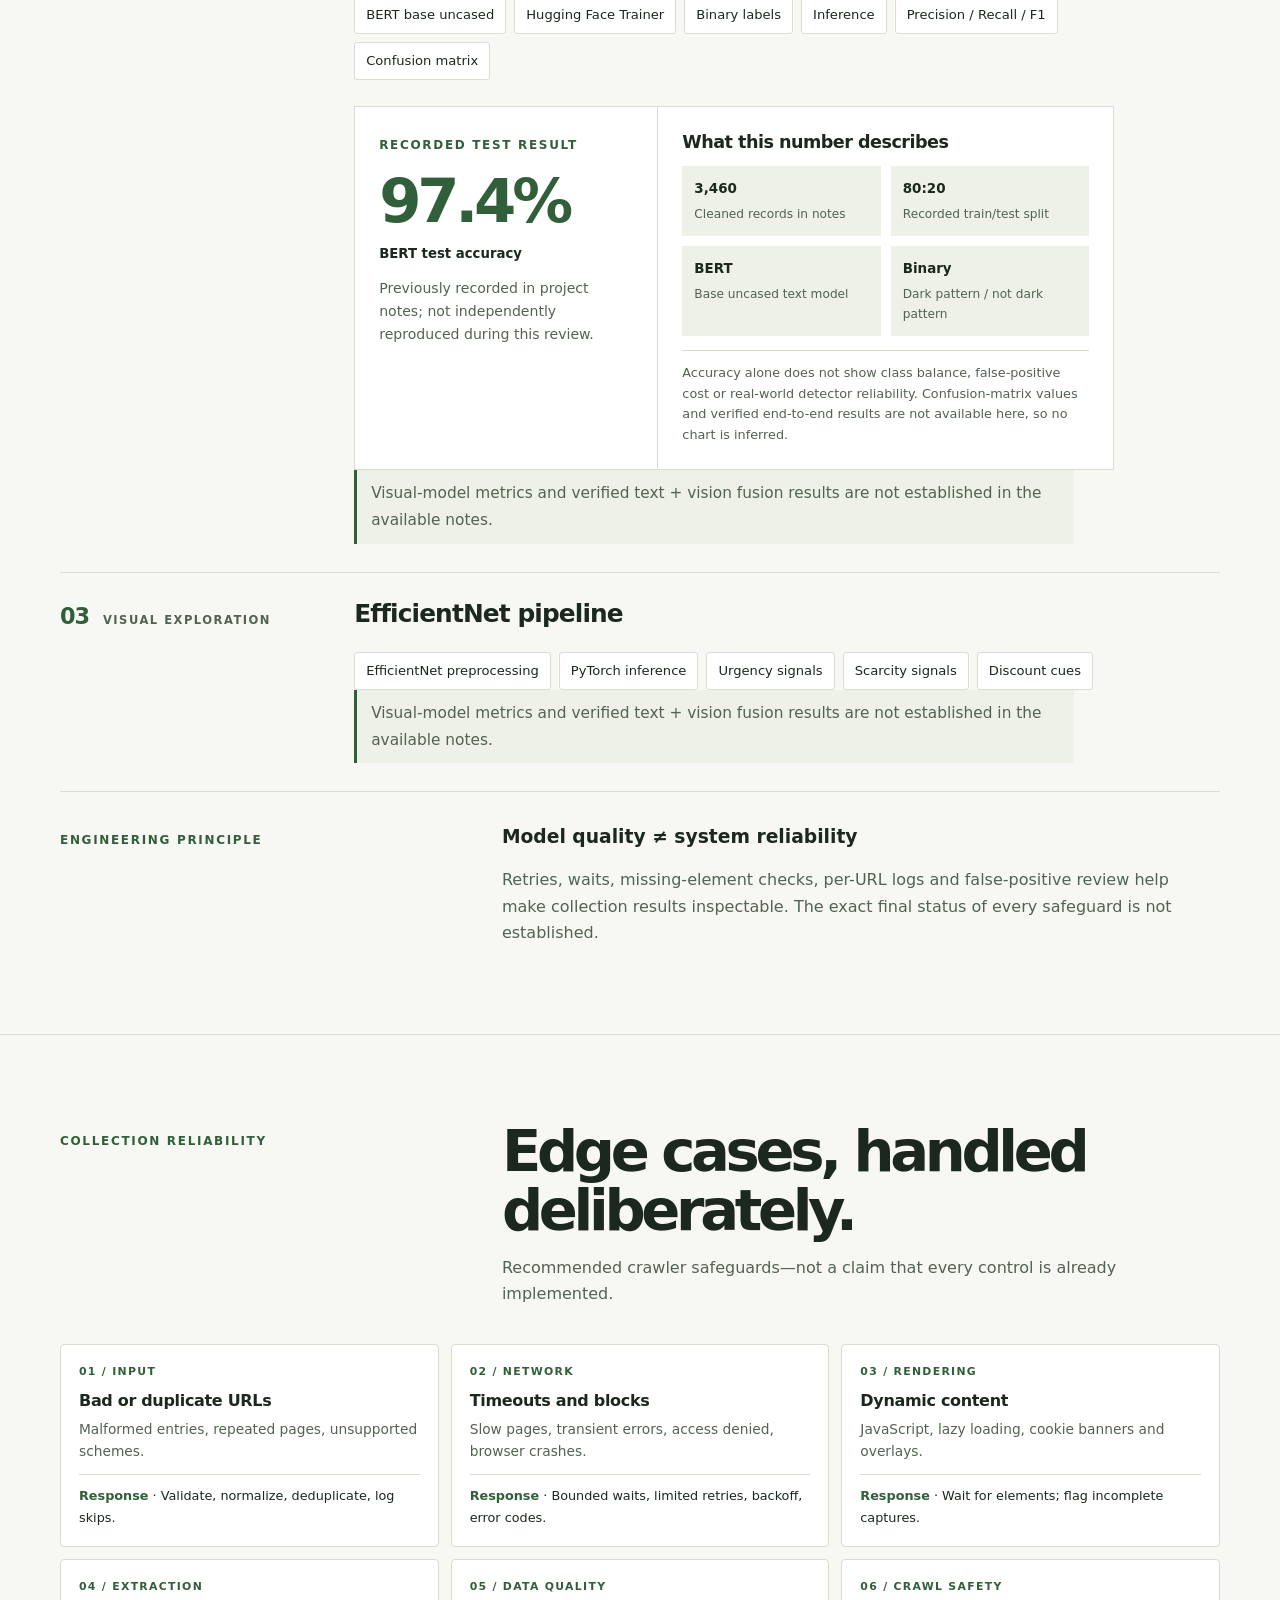
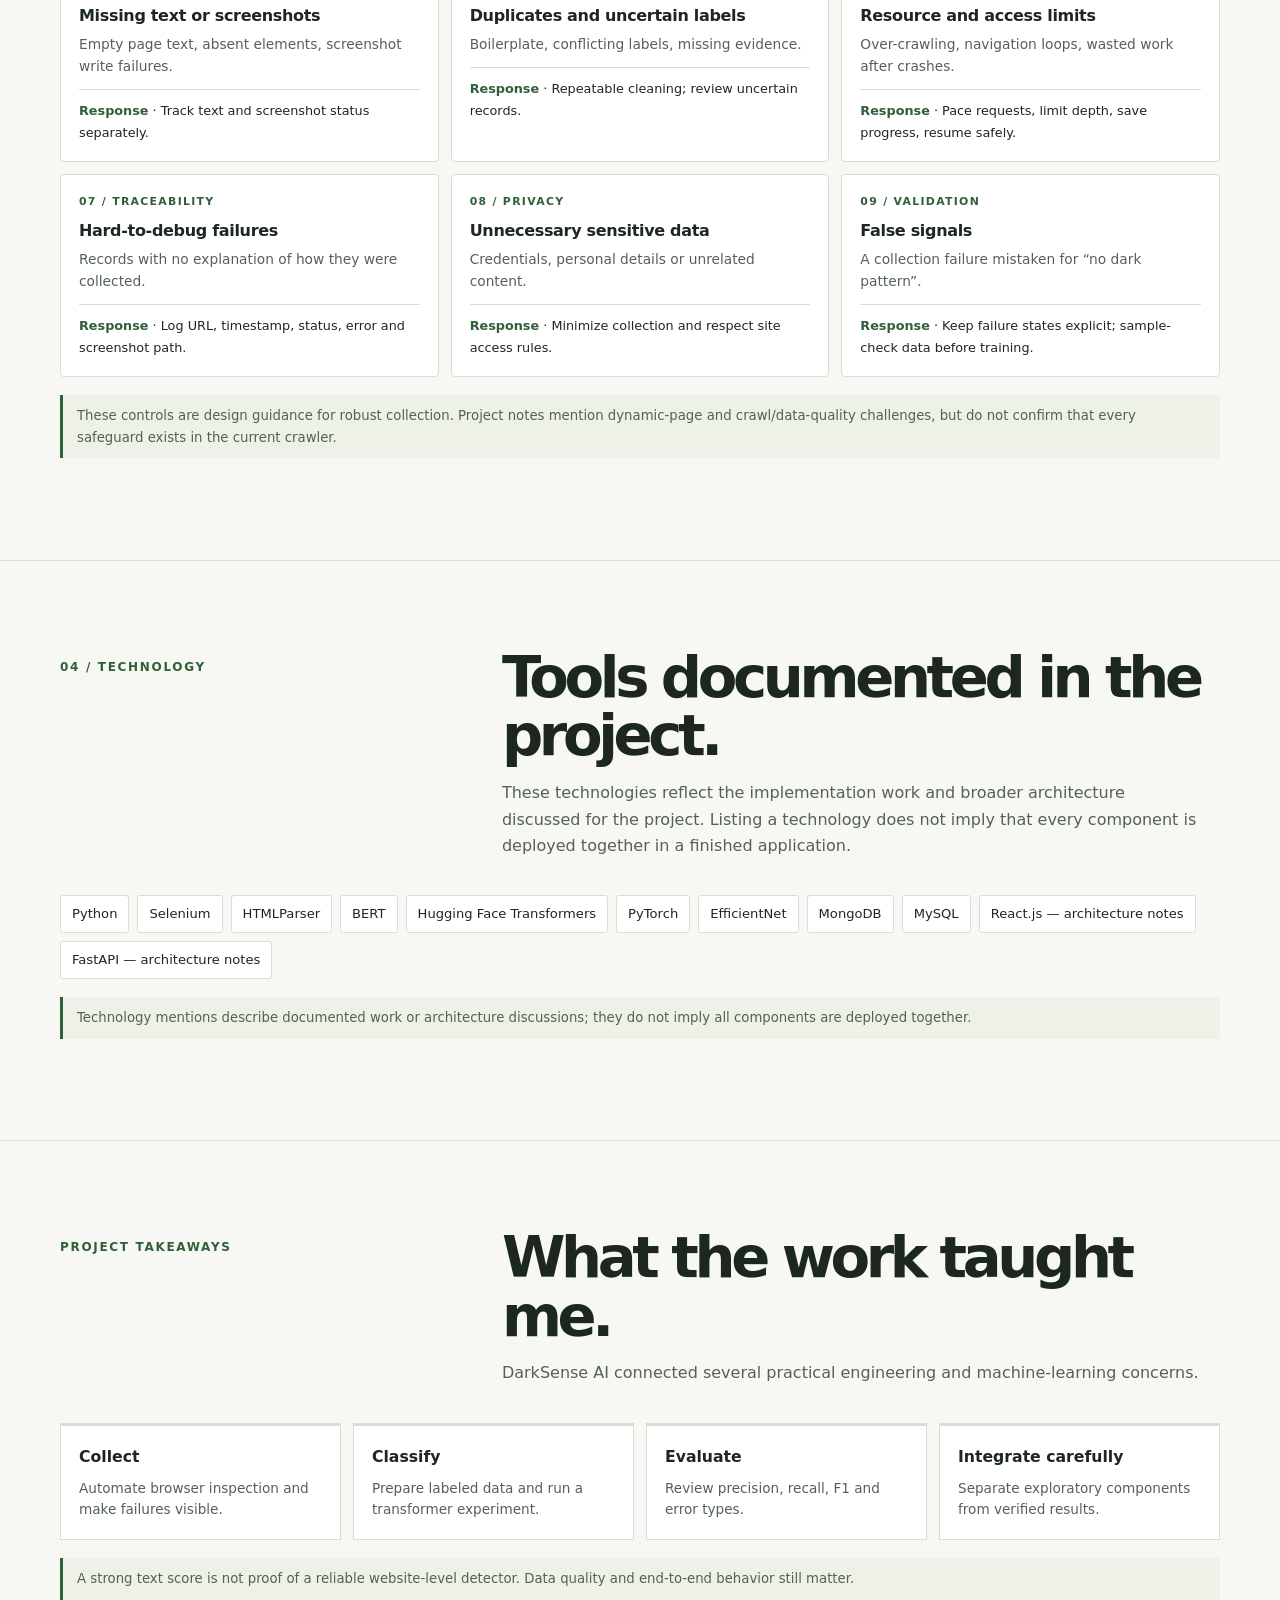
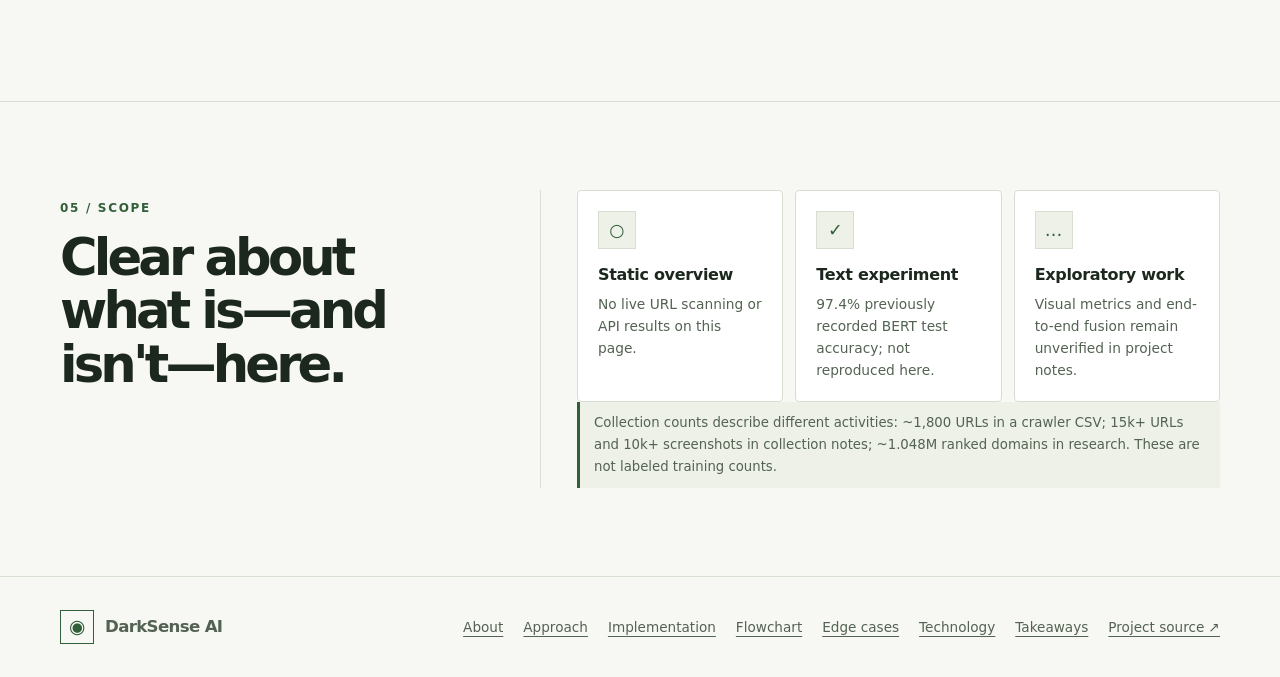
==== commit 0545b141: "Link DarkSense case study to demo release page" ====
--- a/darksense/index.html
+++ b/darksense/index.html
@@ -144,8 +144,8 @@
 <a class="skip-link" href="#main-content">Skip to content</a>
 <header class="topbar"><div class="wrap nav"><a class="brand" href="#home" aria-label="DarkSense AI home"><span class="brand-mark" aria-hidden="true">◉</span><span>DarkSense AI</span></a><button class="nav-toggle" id="navToggle" aria-expanded="false" aria-controls="navLinks" aria-label="Toggle navigation">Menu</button><nav class="navlinks" id="navLinks" aria-label="Main navigation"><a href="#about">About</a><a href="#approach">Approach</a><a href="#implementation">Implementation</a><a href="#implementation-flowchart">Flowchart</a><a href="#collection-edge-cases">Collection edge cases</a><a href="#technology">Technology</a><a href="#learning">Takeaways</a><a href="#scope">Scope</a></nav></div></header>
 <main id="main-content">
-<section class="hero" id="home"><div class="wrap hero-grid"><div><p class="eyebrow">Website interface research</p><h1>Look closer at the <span>web.</span></h1><p class="lede">Exploring how automation and AI can help identify dark patterns in website interfaces.</p><p class="hero-copy">A project exploring how website text, browser automation and visual-analysis experiments can surface potentially deceptive e-commerce interface patterns.</p><div class="metric-grid" aria-label="Project research figures"><div class="metric-card"><span class="metric-value">15k+</span><span class="metric-label">URLs explored</span><span class="metric-note">Collection work in project notes</span></div><div class="metric-card"><span class="metric-value">10k+</span><span class="metric-label">UI screenshots</span><span class="metric-note">Recorded collection activity</span></div><div class="metric-card"><span class="metric-value">3,460</span><span class="metric-label">Cleaned records</span><span class="metric-note">BERT dataset notes</span></div><div class="metric-card"><span class="metric-value">97.4%</span><span class="metric-label">BERT test accuracy</span><span class="metric-note">Previously recorded; not independently reproduced</span></div></div><div class="actions"><a class="button-link" href="#approach">Explore the approach <span aria-hidden="true">↓</span></a><a class="text-link" href="https://github.com/laxmi-narayan-87/CL-PORT/tree/main/darksense" target="_blank" rel="noopener noreferrer">Project source ↗</a></div></div><aside class="hero-aside hero-evidence" aria-label="Illustrative interface showing possible dark-pattern signals"><div class="evidence-topline"><span class="aside-label">Interface signal study</span><span class="evidence-status"><span aria-hidden="true"></span> EXAMPLE</span></div><div class="mock-store"><div class="mock-store-head"><span>FIELD & FORM</span><span aria-hidden="true">⌕　♡　▢</span></div><div class="mock-product"><div class="mock-product-art" aria-hidden="true"><span class="product-shape"></span><span class="product-shadow"></span></div><div class="mock-product-copy"><span class="mock-kicker">ILLUSTRATIVE PRODUCT PAGE</span><h2>Everyday carry bag</h2><p class="mock-price">₹2,499 <del>₹4,999</del></p><div class="signal-highlight"><span class="signal-pin">01</span><span><strong>Discount framing</strong><small>Compare the displayed price with supporting context.</small></span></div><div class="signal-highlight amber"><span class="signal-pin">02</span><span><strong>Urgency language</strong><small>Check whether time pressure is substantiated.</small></span></div><div class="mock-cta" aria-hidden="true">ADD TO BAG <span>→</span></div></div></div><div class="mock-foot"><span>OBSERVE</span><span>→</span><span>REVIEW CONTEXT</span><span>→</span><span>VALIDATE</span></div></div><p class="visual-disclaimer">Illustrative mockup, not a screenshot or a detection result from a live store.</p></aside></div></section>
-<section class="section" id="about"><div class="wrap"><div class="section-heading compact"><div class="section-label">01 / About</div><div><h2>Make the interface easier to question.</h2><p>DarkSense AI explores signals in e-commerce interfaces that may pressure or mislead shoppers. It combines browser automation with NLP experiments and visual-analysis exploration.</p><div class="signal-grid" style="margin-top:22px"><article class="signal-card"><div class="signal-icon" aria-hidden="true">◷</div><h3>Urgency</h3><p>Countdowns and time pressure</p></article><article class="signal-card"><div class="signal-icon" aria-hidden="true">▤</div><h3>Scarcity</h3><p>Limited-stock or availability claims</p></article><article class="signal-card"><div class="signal-icon" aria-hidden="true">％</div><h3>Discount cues</h3><p>Potentially misleading price framing</p></article></div></div></div></div></section>
+<section class="hero" id="home"><div class="wrap hero-grid"><div><p class="eyebrow">Website interface research</p><h1>Look closer at the <span>web.</span></h1><p class="lede">Exploring how automation and AI can help identify dark patterns in website interfaces.</p><p class="hero-copy">A project exploring how website text, browser automation and visual-analysis experiments can surface potentially deceptive e-commerce interface patterns.</p><div class="metric-grid" aria-label="Project research figures"><div class="metric-card"><span class="metric-value">15k+</span><span class="metric-label">URLs explored</span><span class="metric-note">Collection work in project notes</span></div><div class="metric-card"><span class="metric-value">10k+</span><span class="metric-label">UI screenshots</span><span class="metric-note">Recorded collection activity</span></div><div class="metric-card"><span class="metric-value">3,460</span><span class="metric-label">Cleaned records</span><span class="metric-note">BERT dataset notes</span></div><div class="metric-card"><span class="metric-value">97.4%</span><span class="metric-label">BERT test accuracy</span><span class="metric-note">Previously recorded; not independently reproduced</span></div></div><div class="actions"><a class="button-link" href="#approach">Explore the approach <span aria-hidden="true">↓</span></a><a class="secondary-link" href="demo.html">Live demo <span aria-hidden="true">↗</span></a><a class="text-link" href="https://github.com/laxmi-narayan-87/CL-PORT/tree/main/darksense" target="_blank" rel="noopener noreferrer">Project source ↗</a></div></div><aside class="hero-aside hero-evidence" aria-label="Illustrative interface showing possible dark-pattern signals"><div class="evidence-topline"><span class="aside-label">Interface signal study</span><span class="evidence-status"><span aria-hidden="true"></span> EXAMPLE</span></div><div class="mock-store"><div class="mock-store-head"><span>FIELD & FORM</span><span aria-hidden="true">⌕　♡　▢</span></div><div class="mock-product"><div class="mock-product-art" aria-hidden="true"><span class="product-shape"></span><span class="product-shadow"></span></div><div class="mock-product-copy"><span class="mock-kicker">ILLUSTRATIVE PRODUCT PAGE</span><h2>Everyday carry bag</h2><p class="mock-price">₹2,499 <del>₹4,999</del></p><div class="signal-highlight"><span class="signal-pin">01</span><span><strong>Discount framing</strong><small>Compare the displayed price with supporting context.</small></span></div><div class="signal-highlight amber"><span class="signal-pin">02</span><span><strong>Urgency language</strong><small>Check whether time pressure is substantiated.</small></span></div><div class="mock-cta" aria-hidden="true">ADD TO BAG <span>→</span></div></div></div><div class="mock-foot"><span>OBSERVE</span><span>→</span><span>REVIEW CONTEXT</span><span>→</span><span>VALIDATE</span></div></div><p class="visual-disclaimer">Illustrative mockup, not a screenshot or a detection result from a live store.</p></aside></div></section>
+<section class="section" id="about"><div class="wrap"><div class="section-heading compact"><div class="section-label">01 / About</div><div><h2>Make the interface easier to question.</h2><p>DarkSense AI explores signals in e-commerce interfaces that may pressure or mislead shoppers. It combines browser automation with NLP experiments and visual-analysis exploration.</p><div class="signal-grid" style="margin-top:22px"><article class="signal-card"><div class="signal-icon" aria-hidden="true">◷</div><h3>Urgency</h3><p>Countdowns and time pressure</p></article><article class="signal-card"><div class="signal-icon" aria-hidden="true">▤</div><h3>Scarcity</h3><p>Limited-stock or availability claims</p></article><article class="signal-card"><div class="signal-icon" aria-hidden="true">％</div><h3>Discount cues</h3><p>Potentially misleading price framing</p></article></div></div></div></section>
 <section class="section" id="approach"><div class="wrap"><div class="section-heading"><div class="section-label">02 / Approach</div><div><h2>Collect evidence first. Interpret it carefully.</h2><p>Three workstreams, with different levels of verification—not a claimed production detector.</p></div></div><div class="workflow-strip">
 <article class="workflow-step"><span class="step-num">01 / COLLECT</span><h3>Inspect pages</h3><p>Python · HTMLParser · Selenium</p></article>
 <article class="workflow-step"><span class="step-num">02 / PREPARE</span><h3>Clean + label</h3><p>~3,460 records · 80:20 split</p></article>
